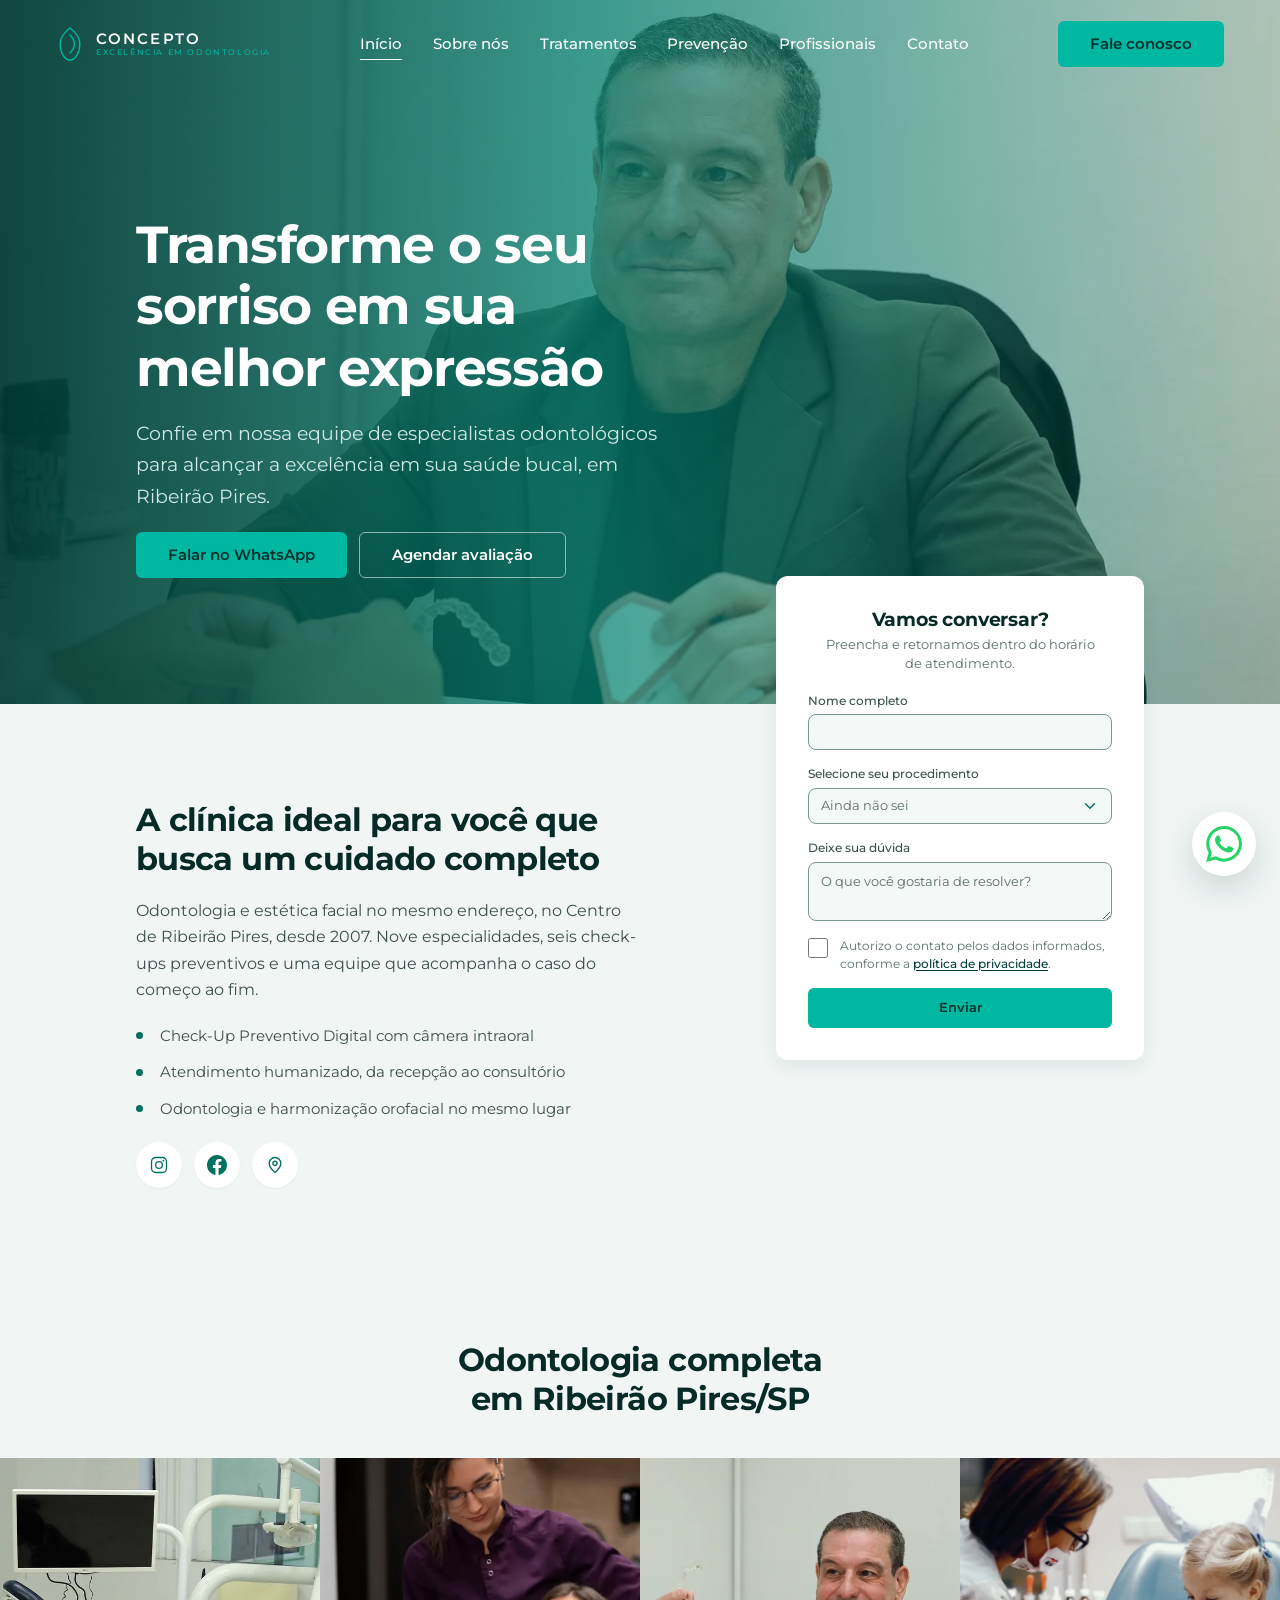
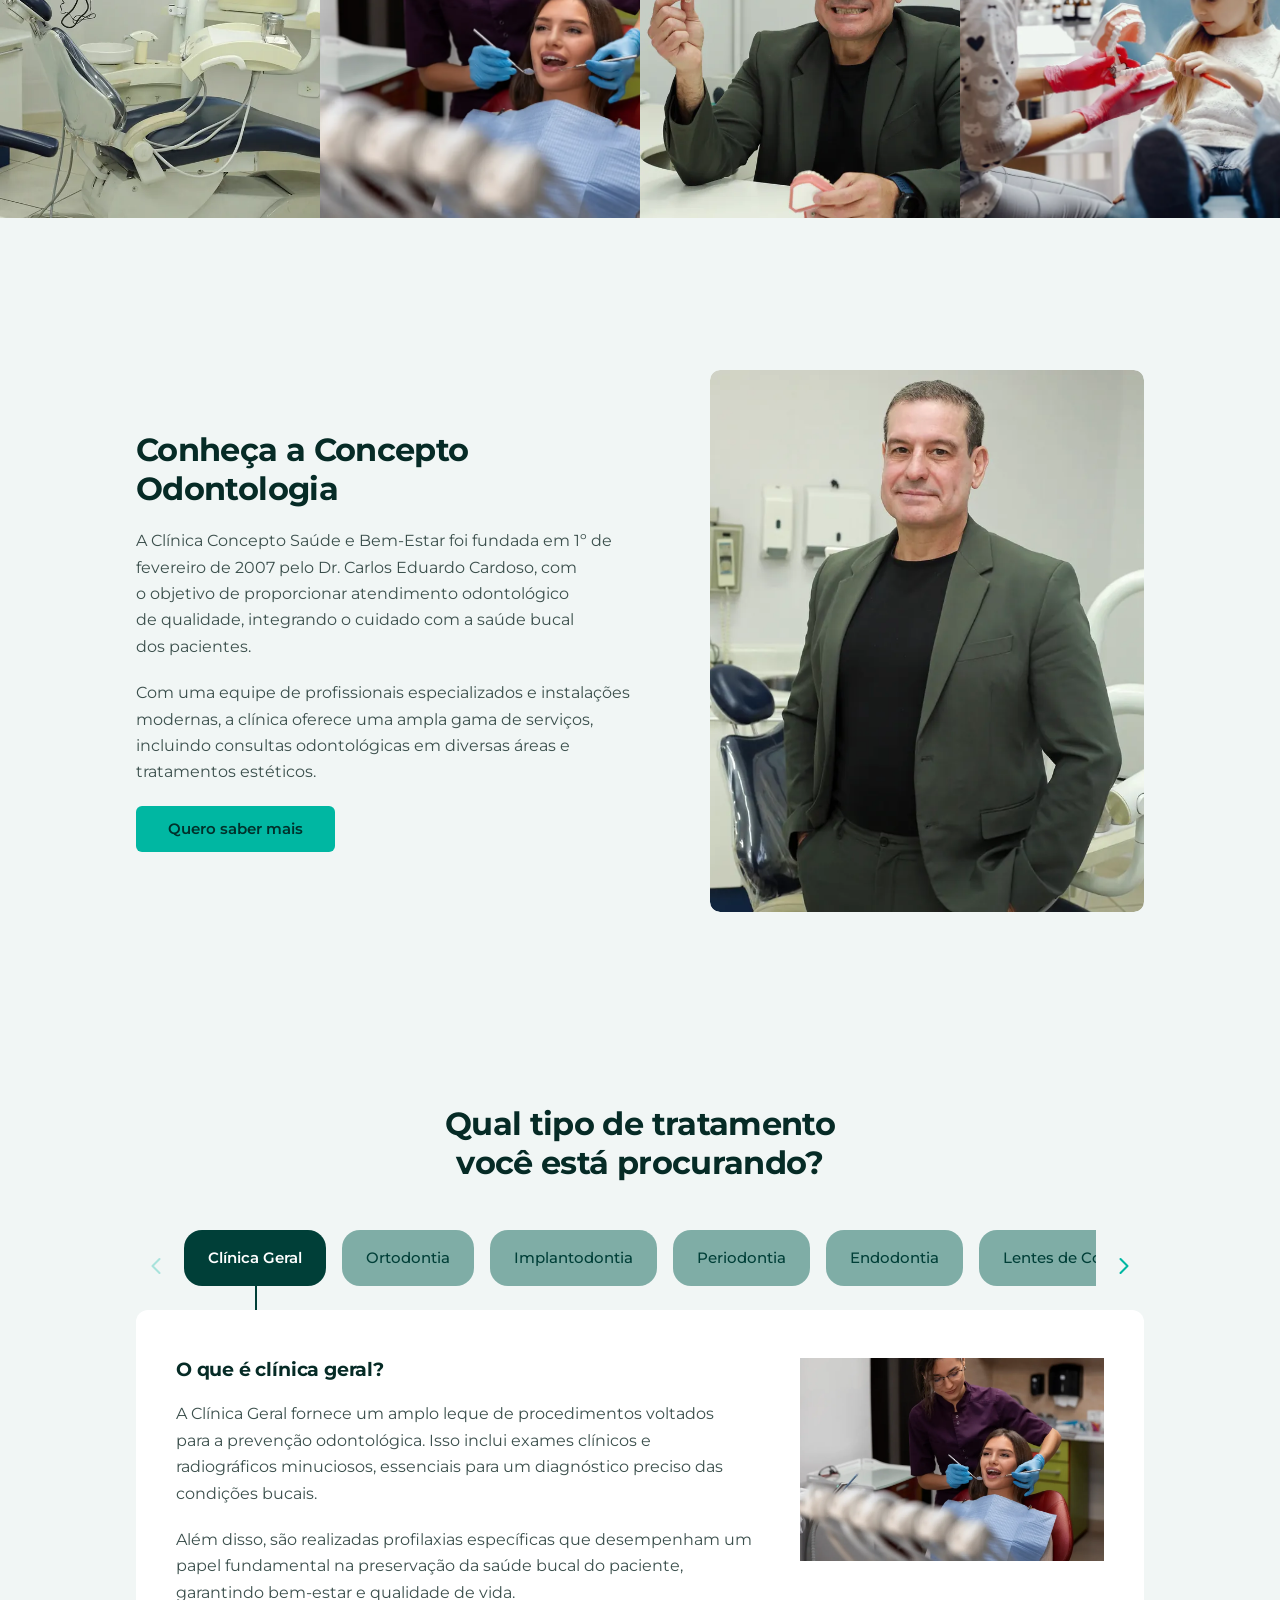
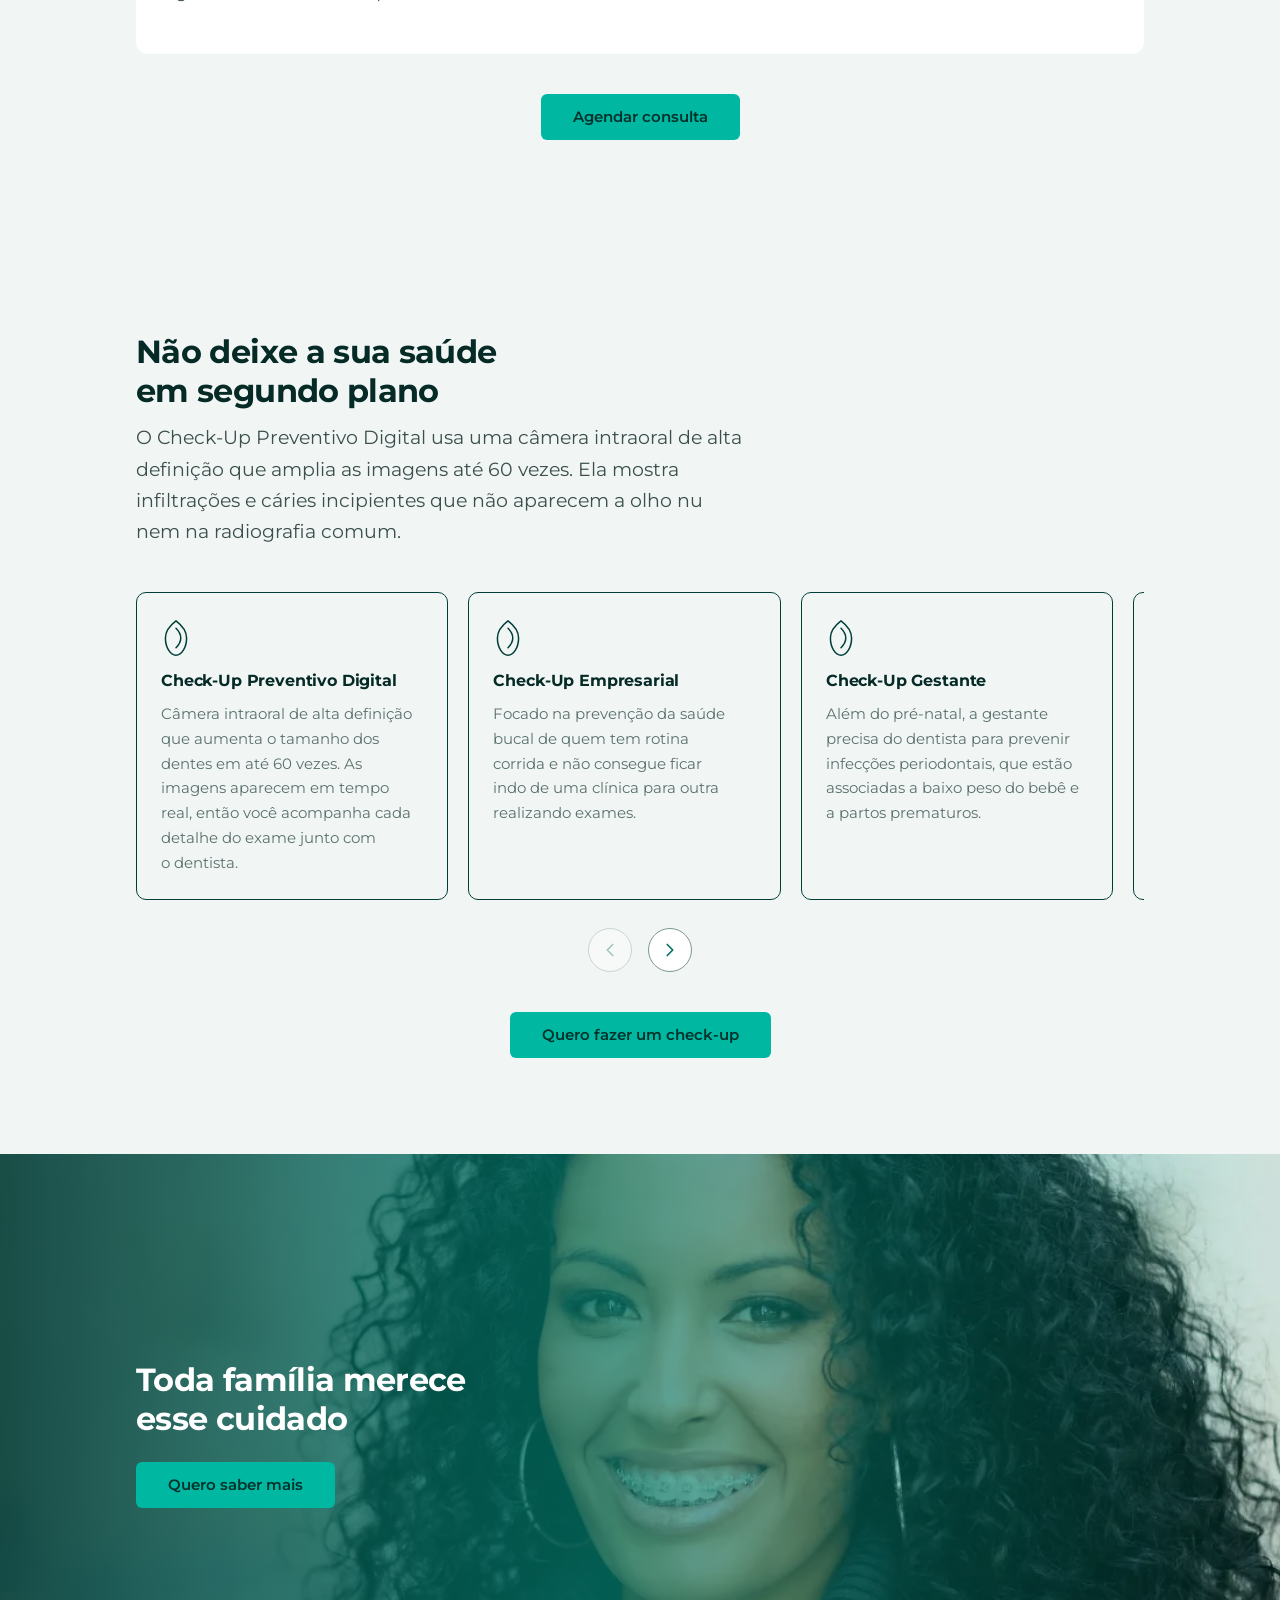
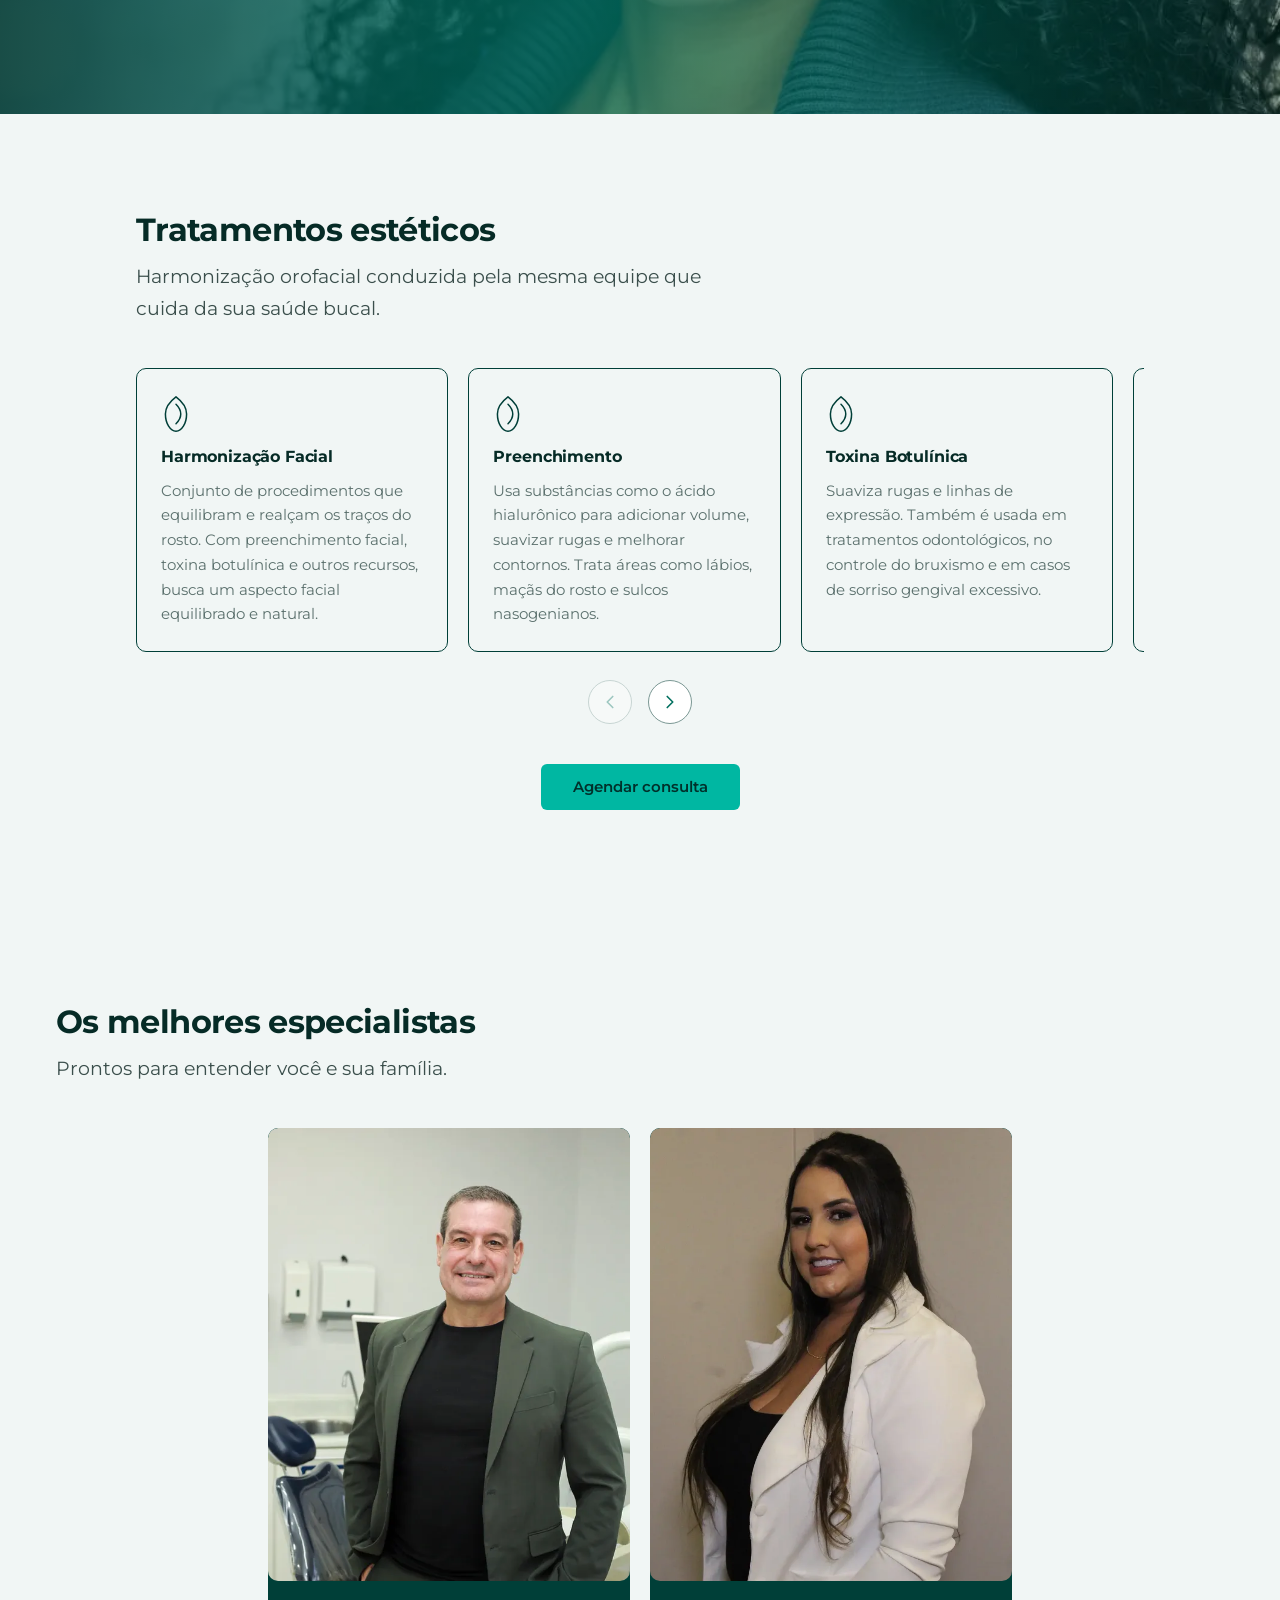
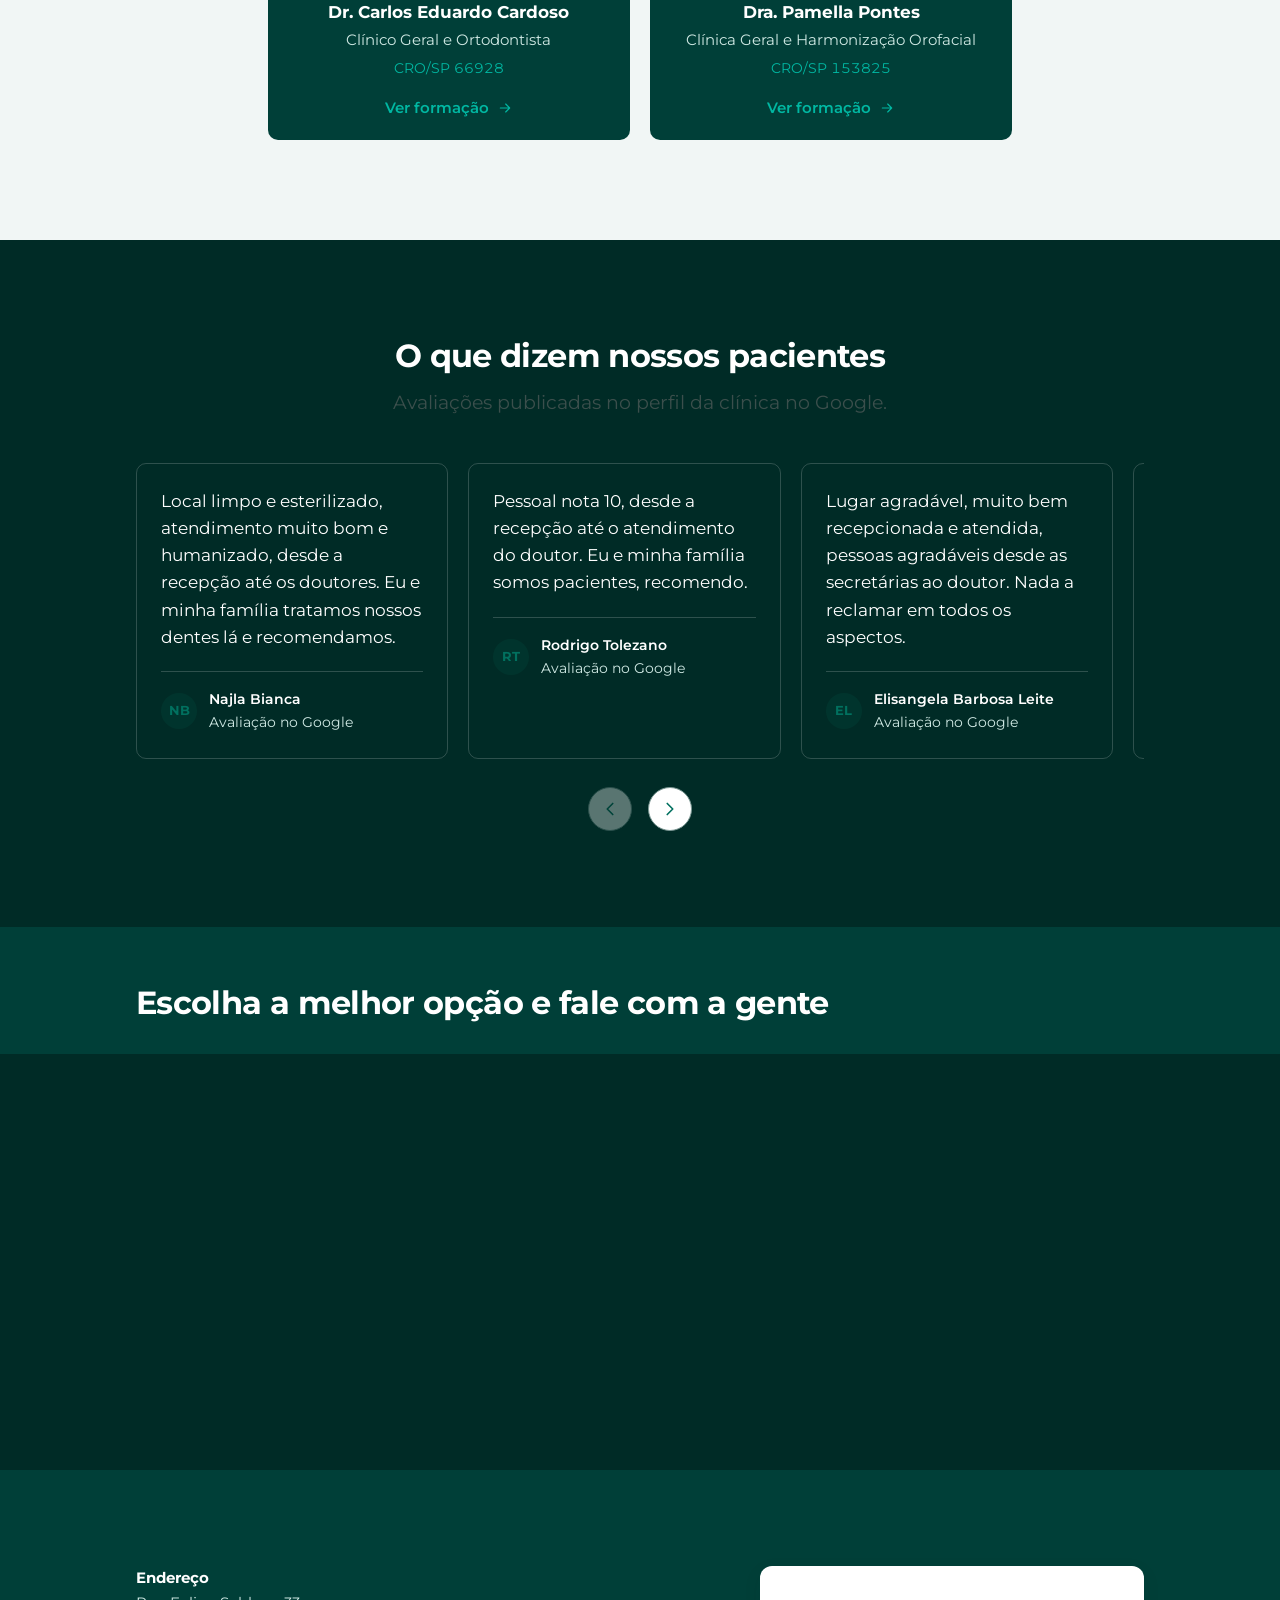
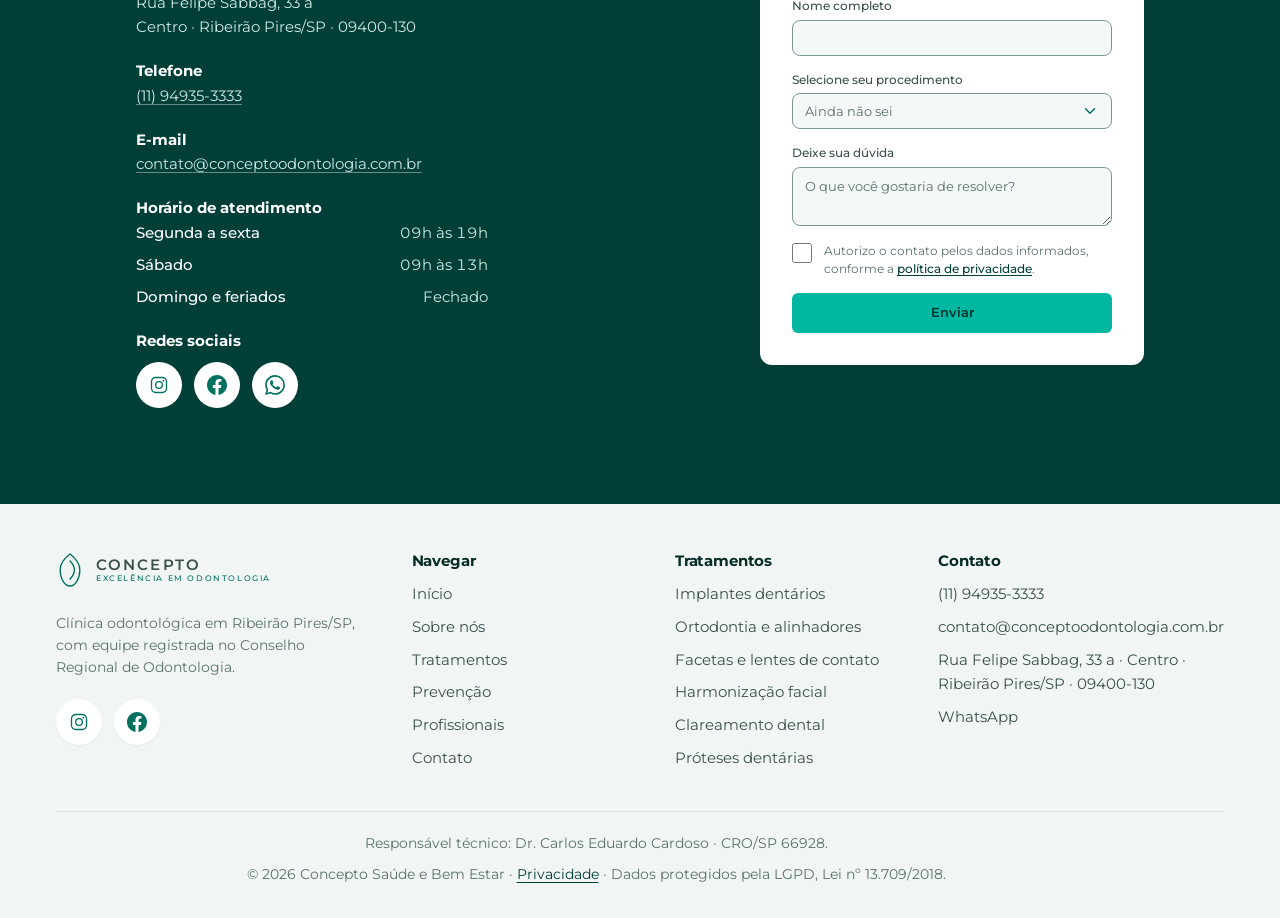
==== index.html @ 59ca0b1a "feat: first commit" ====
<!doctype html>
<html lang="pt-BR">
  <head>
    <meta charset="utf-8" />
    <meta name="viewport" content="width=device-width, initial-scale=1, viewport-fit=cover" />

    <title>Dentista em Ribeirão Pires | Concepto Saúde e Bem Estar</title>
    <meta name="description" content="Clínica odontológica no Centro de Ribeirão Pires desde 2007. Clínica geral, ortodontia, implantes, próteses, odontopediatria e harmonização facial. Agende pelo WhatsApp." />
    <link rel="canonical" href="https://www.conceptoodontologia.com.br/" />
    <meta name="robots" content="index, follow, max-image-preview:large, max-snippet:-1, max-video-preview:-1" />
    <meta name="theme-color" content="#132049" />

    <meta name="geo.region" content="BR-SP" />
    <meta name="geo.placename" content="São Paulo" />
    <meta name="geo.position" content="-23.55052;-46.633308" />
    <meta name="ICBM" content="-23.55052, -46.633308" />

    <meta property="og:type" content="website" />
    <meta property="og:locale" content="pt_BR" />
    <meta property="og:site_name" content="Concepto Saúde e Bem Estar" />
    <meta property="og:title" content="Dentista em Ribeirão Pires | Concepto Saúde e Bem Estar" />
    <meta property="og:description" content="Clínica odontológica no Centro de Ribeirão Pires desde 2007. Clínica geral, ortodontia, implantes, próteses, odontopediatria e harmonização facial. Agende pelo WhatsApp." />
    <meta property="og:url" content="https://www.conceptoodontologia.com.br/" />
    <meta property="og:image" content="https://www.conceptoodontologia.com.br/assets/img/og-default.jpg" />
    <meta property="og:image:width" content="1200" />
    <meta property="og:image:height" content="630" />
    <meta name="twitter:card" content="summary_large_image" />

    <link rel="icon" href="favicon.svg" type="image/svg+xml" />
    <link rel="manifest" href="site.webmanifest" />

    <link rel="preload" href="assets/fonts/montserrat-var.woff2" as="font" type="font/woff2" crossorigin />
    <link rel="preconnect" href="https://images.unsplash.com" crossorigin />

    <link rel="stylesheet" href="assets/css/tokens.css" />
    <link rel="stylesheet" href="assets/css/site.css" />

    <script src="assets/js/config.js" defer></script>
    <script src="assets/js/site.js" defer></script>
  </head>

  <body data-page="home">
    <a class="skip-link" href="#conteudo">Pular para o conteúdo</a>

    <header class="site-header site-header--overlay">
      <div class="container container--wide header-inner">
        <a class="brand-mark" href="./index.html">
          <svg class="brand-mark__glyph" viewBox="0 0 34 44" fill="none" aria-hidden="true"><path d="M17 2.5c8 6 12 12.8 12 19.5 0 10.8-5.6 19.5-12 19.5S5 32.8 5 22C5 15.3 9 8.5 17 2.5Z" stroke="currentColor" stroke-width="1.7" stroke-linejoin="round"/><path d="M17 11c3.6 3.6 5.4 7.3 5.4 11s-1.8 7.4-5.4 11" stroke="currentColor" stroke-width="1.7" stroke-linecap="round"/></svg>
          <span class="brand-mark__text">
            <span class="brand-mark__name" data-bind="nomeCurto">Concepto</span>
            <span class="brand-mark__sub" data-bind="descritor">Excelência em Odontologia</span>
          </span>
        </a>

        <nav class="nav-desktop" aria-label="Principal">
          <a href="./index.html" data-secao="topo">Início</a>
          <a href="index.html#sobre" data-secao="sobre">Sobre nós</a>
          <a href="index.html#tratamentos" data-secao="tratamentos">Tratamentos</a>
          <a href="index.html#prevencao" data-secao="prevencao">Prevenção</a>
          <a href="index.html#equipe" data-secao="equipe">Profissionais</a>
          <a href="index.html#contato" data-secao="contato">Contato</a>
        </nav>

        <a href="https://wa.me/5511965882079?text=Ol%C3%A1!%20Vim%20pelo%20site%20e%20gostaria%20de%20agendar%20uma%20avalia%C3%A7%C3%A3o." target="_blank" rel="noopener" class="btn btn--primary header-cta" data-wa="Olá! Vim pelo site e gostaria de agendar uma avaliação.">Fale conosco</a>

        <button class="nav-toggle" type="button" aria-expanded="false" aria-controls="menu">
          <svg viewBox="0 0 24 24" fill="none" stroke="currentColor" stroke-width="1.75" stroke-linecap="round" aria-hidden="true"><path d="M3 6h18M3 12h18M3 18h18" /></svg>
          <span class="visually-hidden">Abrir menu</span>
        </button>
      </div>
    </header>

    <dialog class="nav-drawer" id="menu" aria-label="Menu de navegação">
      <div class="nav-drawer__inner">
        <div class="nav-drawer__top">
          <button class="nav-drawer__close" type="button" data-close aria-label="Fechar menu">
            <svg viewBox="0 0 24 24" fill="none" stroke="currentColor" stroke-width="1.75" stroke-linecap="round" aria-hidden="true"><path d="M6 6l12 12M18 6L6 18" /></svg>
          </button>
        </div>
        <nav aria-label="Navegação do site">
          <ul>
            <li><a href="./index.html" data-secao="topo">Início</a></li>
            <li><a href="index.html#sobre" data-secao="sobre">Sobre nós</a></li>
            <li><a href="index.html#tratamentos" data-secao="tratamentos">Tratamentos</a></li>
            <li><a href="index.html#prevencao" data-secao="prevencao">Prevenção</a></li>
            <li><a href="index.html#equipe" data-secao="equipe">Profissionais</a></li>
            <li><a href="index.html#contato" data-secao="contato">Contato</a></li>
          </ul>
        </nav>
        <div class="nav-drawer__foot">
          <a href="https://wa.me/5511965882079?text=Ol%C3%A1!%20Vim%20pelo%20site%20e%20gostaria%20de%20agendar%20uma%20avalia%C3%A7%C3%A3o." target="_blank" rel="noopener" class="btn btn--primary btn--block" data-wa="Olá! Vim pelo site e gostaria de agendar uma avaliação.">Fale conosco</a>
          <a class="btn btn--ghost btn--block" data-tel href="tel:+5511949353333">
            <span data-bind="telefone">(11) 94935-3333</span>
          </a>
        </div>
      </div>
    </dialog>

    <main id="conteudo">
      <!-- ================= HERO ================= -->
      <section class="hero" id="topo">
        <div class="hero__media">
          <img
            src="./assets/img/hero.webp"
            srcset="./assets/img/hero-mob.webp 900w, ./assets/img/hero.webp 1600w"
            sizes="100vw"
            width="1600"
            height="900"
            fetchpriority="high"
            decoding="async"
            alt="Dr. Carlos Eduardo Cardoso, fundador da Concepto, sorrindo à mesa do consultório"
          />
        </div>
        <div class="hero__overlay">
          <div class="container">
            <div class="hero__text reveal">
              <h1>Transforme o seu sorriso em sua melhor expressão</h1>
              <p>
                Confie em nossa equipe de especialistas odontológicos para alcançar a
                excelência em sua saúde bucal, em
                <span data-bind="cidade">Ribeirão Pires</span>.
              </p>
              <div class="btn-row">
                <a href="https://wa.me/5511965882079?text=Ol%C3%A1!%20Vim%20pelo%20site%20e%20gostaria%20de%20agendar%20uma%20avalia%C3%A7%C3%A3o." target="_blank" rel="noopener" class="btn btn--primary" data-wa="Olá! Vim pelo site e gostaria de agendar uma avaliação.">Falar no WhatsApp</a>
                <a class="btn btn--ghost" href="#agendar">Agendar avaliação</a>
              </div>
            </div>
          </div>
        </div>
      </section>

      <!-- ================= APRESENTAÇÃO + FORMULÁRIO ================= -->
      <section class="section intro" id="agendar" aria-labelledby="apresentacao">
        <div class="container">
          <div class="intro__grid">
            <div class="intro__text">
              <h2 id="apresentacao">A clínica ideal para você que busca um cuidado completo</h2>
              <p>
                Odontologia e estética facial no mesmo endereço, no Centro de
                <span data-bind="cidade">Ribeirão Pires</span>, desde
                <span data-bind="fundacao">2007</span>. Nove especialidades, seis
                check-ups preventivos e uma equipe que acompanha o caso do começo ao fim.
              </p>
              <ul class="intro__points">
                <li>Check-Up Preventivo Digital com câmera intraoral</li>
                <li>Atendimento humanizado, da recepção ao consultório</li>
                <li>Odontologia e harmonização orofacial no mesmo lugar</li>
              </ul>
              <div class="icon-circles">
                <a data-rede="instagram" href="#" aria-label="Instagram da clínica" rel="noopener" target="_blank"><svg viewBox="0 0 24 24" fill="none" stroke="currentColor" stroke-width="1.6" aria-hidden="true"><rect x="3" y="3" width="18" height="18" rx="5"/><circle cx="12" cy="12" r="4"/><circle cx="17.2" cy="6.8" r="1.1" fill="currentColor" stroke="none"/></svg></a>
                <a data-rede="facebook" href="#" aria-label="Facebook da clínica" rel="noopener" target="_blank"><svg viewBox="0 0 24 24" fill="currentColor" aria-hidden="true"><path d="M24 12.073C24 5.405 18.627 0 12 0S0 5.405 0 12.073c0 6.019 4.388 11.01 10.125 11.927v-8.437H7.078v-3.49h3.047V9.43c0-3.007 1.792-4.669 4.533-4.669 1.313 0 2.686.235 2.686.235v2.953H15.83c-1.491 0-1.956.925-1.956 1.874v2.25h3.328l-.532 3.49h-2.796v8.437C19.612 23.083 24 18.092 24 12.073z"/></svg></a>
                <a href="https://www.google.com/maps?q=-23.7109745,-46.4134311" aria-label="Ver a localização no Google Maps" rel="noopener" target="_blank"><svg viewBox="0 0 24 24" fill="none" stroke="currentColor" stroke-width="1.6" stroke-linecap="round" stroke-linejoin="round" aria-hidden="true"><path d="M12 21s7-5.686 7-11a7 7 0 1 0-14 0c0 5.314 7 11 7 11z"/><circle cx="12" cy="10" r="2.5"/></svg></a>
              </div>
            </div>

            <div class="intro__card">
              <div class="form-card">
                <div class="form-card__title">
                  <h3>Vamos conversar?</h3>
                  <p>Preencha e retornamos dentro do horário de atendimento.</p>
                </div>
                <form class="form" data-form novalidate aria-label="Formulário de contato">
                  <div class="field">
                    <label for="h-nome">Nome completo</label>
                    <input id="h-nome" name="nome" type="text" autocomplete="name" required />
                    <p class="field__error"><svg viewBox="0 0 24 24" fill="none" stroke="currentColor" stroke-width="1.75" stroke-linecap="round" aria-hidden="true"><circle cx="12" cy="12" r="9" /><path d="M12 8v5M12 16h.01" /></svg><span></span></p>
                  </div>

                  <div class="field">
                    <label for="h-trat">Selecione seu procedimento</label>
                    <select id="h-trat" name="tratamento">
                      <option value="">Ainda não sei</option>
                      <option>Clínica Geral</option>
                      <option>Ortodontia</option>
                      <option>Implantodontia</option>
                      <option>Periodontia</option>
                      <option>Endodontia</option>
                      <option>Lentes de Contato Dentais</option>
                      <option>Odontopediatria</option>
                      <option>Próteses Dentárias</option>
                      <option>Clareamento Dental</option>
                      <option>Check-up preventivo</option>
                      <option>Harmonização facial e estética</option>
                      <option>Urgência / dor</option>
                    </select>
                  </div>

                  <div class="field">
                    <label for="h-msg">Deixe sua dúvida</label>
                    <textarea id="h-msg" name="mensagem" rows="2" placeholder="O que você gostaria de resolver?"></textarea>
                    <p class="field__error"><svg viewBox="0 0 24 24" fill="none" stroke="currentColor" stroke-width="1.75" stroke-linecap="round" aria-hidden="true"><circle cx="12" cy="12" r="9" /><path d="M12 8v5M12 16h.01" /></svg><span></span></p>
                  </div>

                  <div class="field field--trap" aria-hidden="true">
                    <label for="h-empresa">Empresa</label>
                    <input id="h-empresa" name="empresa" type="text" tabindex="-1" autocomplete="off" />
                  </div>

                  <div class="form__consent">
                    <input id="h-ok" name="consentimento" type="checkbox" required />
                    <label for="h-ok">
                      Autorizo o contato pelos dados informados, conforme a
                      <a href="politica-de-privacidade.html">política de privacidade</a>.
                    </label>
                  </div>
                  <p class="field__error" style="margin-top: calc(var(--sp-2) * -1)"><svg viewBox="0 0 24 24" fill="none" stroke="currentColor" stroke-width="1.75" stroke-linecap="round" aria-hidden="true"><circle cx="12" cy="12" r="9" /><path d="M12 8v5M12 16h.01" /></svg><span></span></p>

                  <button class="btn btn--primary btn--block" type="submit">Enviar</button>

                  <p class="form__status" role="status" aria-live="polite"></p>
                </form>
              </div>
            </div>
          </div>
        </div>
      </section>

      <!-- ================= CREDIBILIDADE ================= -->
      <section class="section--sm" aria-labelledby="referencia">
        <div class="container">
          <div class="section-head section-head--center">
            <h2 id="referencia">
              Odontologia completa em <span data-bind="cidadeUf">Ribeirão Pires/SP</span>
            </h2>
          </div>
        </div>
        <div class="carrossel" data-carrossel>
          <ul class="strip carrossel__trilho">
          <li class="strip__item">
            <img src="./assets/img/estrutura-consultorio.webp" width="600" height="750" loading="lazy" decoding="async" alt="Cadeira odontológica azul-marinho com refletor e monitor de apoio em um dos consultórios" />
            <div class="strip__body">
              <h3>Estrutura própria</h3>
              <p>Consultórios equipados no Centro de Ribeirão Pires, com o atendimento inteiro no mesmo endereço desde 2007.</p>
            </div>
          </li>
          <li class="strip__item">
            <img src="./assets/img/trat/clinica-geral.webp" width="600" height="750" loading="lazy" decoding="async" alt="Dentista de luvas azuis atendendo uma paciente na cadeira odontológica" />
            <div class="strip__body">
              <h3>Check-up preventivo digital</h3>
              <p>Câmera intraoral de alta definição que amplia a imagem até 60 vezes e mostra em tempo real o que o dentista está vendo.</p>
            </div>
          </li>
          <li class="strip__item">
            <img src="./assets/img/carlos-atendimento.webp" width="600" height="750" loading="lazy" decoding="async" alt="Dr. Carlos Eduardo Cardoso explicando um tratamento com um modelo de arcada dentária na mão" />
            <div class="strip__body">
              <h3>Odontologia e estética</h3>
              <p>Tratamento odontológico e harmonização orofacial conduzidos pela mesma equipe, no mesmo lugar.</p>
            </div>
          </li>
          <li class="strip__item">
            <img src="./assets/img/trat/odontopediatria.webp" width="600" height="750" loading="lazy" decoding="async" alt="Criança sentada na cadeira odontológica durante atendimento" />
            <div class="strip__body">
              <h3>Para a família toda</h3>
              <p>Do check-up infantil ao da melhor idade, com atendimento humanizado em todas as etapas do tratamento.</p>
            </div>
          </li>
          </ul>
          <div class="carrossel__setas">
            <button class="carrossel__seta" type="button" data-carrossel-prev aria-label="Ver itens anteriores">
              <svg viewBox="0 0 24 24" fill="none" stroke="currentColor" stroke-width="1.8" stroke-linecap="round" stroke-linejoin="round" aria-hidden="true"><path d="M15 6l-6 6 6 6" /></svg>
            </button>
            <button class="carrossel__seta" type="button" data-carrossel-next aria-label="Ver mais itens">
              <svg viewBox="0 0 24 24" fill="none" stroke="currentColor" stroke-width="1.8" stroke-linecap="round" stroke-linejoin="round" aria-hidden="true"><path d="M9 6l6 6-6 6" /></svg>
            </button>
          </div>
        </div>
      </section>

      <!-- ================= SOBRE ================= -->
      <section class="section" id="sobre" aria-labelledby="sobre-resumo">
        <div class="container">
          <div class="split">
            <div class="split__text">
              <h2 id="sobre-resumo">Conheça a Concepto Odontologia</h2>
              <p>
                A Clínica Concepto Saúde e Bem-Estar foi fundada em 1º de fevereiro de
                <span data-bind="fundacao">2007</span> pelo Dr. Carlos Eduardo Cardoso,
                com o objetivo de proporcionar atendimento odontológico de qualidade,
                integrando o cuidado com a saúde bucal dos pacientes.
              </p>
              <p>
                Com uma equipe de profissionais especializados e instalações modernas, a
                clínica oferece uma ampla gama de serviços, incluindo consultas
                odontológicas em diversas áreas e tratamentos estéticos.
              </p>
              <a class="btn btn--primary" href="sobre.html">Quero saber mais</a>
            </div>
            <div class="split__media">
              <img
                src="./assets/img/clinica-carlos.webp"
                width="700"
                height="875"
                loading="lazy"
                decoding="async"
                alt="Dr. Carlos Eduardo Cardoso, fundador da clínica, de pé em um dos consultórios"
              />
            </div>
          </div>
        </div>
      </section>

      <!-- ================= TRATAMENTOS ================= -->
      <section class="section" aria-labelledby="tratamentos">
        <div class="container">
          <div class="section-head section-head--center">
            <h2 id="tratamentos">Qual tipo de tratamento você está procurando?</h2>
          </div>

          <div data-tabs>
            <div class="tabs__bar">
              <button class="tabs__seta" type="button" data-tabs-prev aria-label="Ver tratamentos anteriores">
                <svg viewBox="0 0 24 24" fill="none" stroke="currentColor" stroke-width="1.8" stroke-linecap="round" stroke-linejoin="round" aria-hidden="true"><path d="M15 6l-6 6 6 6" /></svg>
              </button>

              <ul class="tabs__list" role="tablist" aria-label="Tratamentos">
                <li role="presentation">
                  <button class="tabs__btn" type="button" role="tab" id="aba-clinica-geral" aria-controls="painel-clinica-geral" aria-selected="true">Clínica Geral</button>
                </li>
                <li role="presentation">
                  <button class="tabs__btn" type="button" role="tab" id="aba-ortodontia" aria-controls="painel-ortodontia" aria-selected="false">Ortodontia</button>
                </li>
                <li role="presentation">
                  <button class="tabs__btn" type="button" role="tab" id="aba-implantodontia" aria-controls="painel-implantodontia" aria-selected="false">Implantodontia</button>
                </li>
                <li role="presentation">
                  <button class="tabs__btn" type="button" role="tab" id="aba-periodontia" aria-controls="painel-periodontia" aria-selected="false">Periodontia</button>
                </li>
                <li role="presentation">
                  <button class="tabs__btn" type="button" role="tab" id="aba-endodontia" aria-controls="painel-endodontia" aria-selected="false">Endodontia</button>
                </li>
                <li role="presentation">
                  <button class="tabs__btn" type="button" role="tab" id="aba-lentes-de-contato" aria-controls="painel-lentes-de-contato" aria-selected="false">Lentes de Contato Dentais</button>
                </li>
                <li role="presentation">
                  <button class="tabs__btn" type="button" role="tab" id="aba-odontopediatria" aria-controls="painel-odontopediatria" aria-selected="false">Odontopediatria</button>
                </li>
                <li role="presentation">
                  <button class="tabs__btn" type="button" role="tab" id="aba-proteses" aria-controls="painel-proteses" aria-selected="false">Próteses Dentárias</button>
                </li>
                <li role="presentation">
                  <button class="tabs__btn" type="button" role="tab" id="aba-clareamento" aria-controls="painel-clareamento" aria-selected="false">Clareamento Dental</button>
                </li>
              </ul>

              <button class="tabs__seta" type="button" data-tabs-next aria-label="Ver mais tratamentos">
                <svg viewBox="0 0 24 24" fill="none" stroke="currentColor" stroke-width="1.8" stroke-linecap="round" stroke-linejoin="round" aria-hidden="true"><path d="M9 6l6 6-6 6" /></svg>
              </button>
            </div>

            <div class="tabs__panel" role="tabpanel" id="painel-clinica-geral" aria-labelledby="aba-clinica-geral" data-servico="Clínica Geral">
              <div class="tabs__inner">
                <div class="prose">
                  <h3>O que é clínica geral?</h3>
                  <p>A Clínica Geral fornece um amplo leque de procedimentos voltados para a prevenção odontológica. Isso inclui exames clínicos e radiográficos minuciosos, essenciais para um diagnóstico preciso das condições bucais.</p>
                  <p>Além disso, são realizadas profilaxias específicas que desempenham um papel fundamental na preservação da saúde bucal do paciente, garantindo bem-estar e qualidade de vida.</p>
                </div>
                <div class="tabs__foto">
                  <img src="./assets/img/trat/clinica-geral.webp" width="560" height="420" loading="lazy" decoding="async" alt="Dentista de luvas azuis atendendo uma paciente na cadeira odontológica" />
                </div>
              </div>
            </div>
            <div class="tabs__panel" role="tabpanel" id="painel-ortodontia" aria-labelledby="aba-ortodontia" data-servico="Ortodontia" hidden>
              <div class="tabs__inner">
                <div class="prose">
                  <h3>O que é ortodontia?</h3>
                  <p>A ortodontia é a especialidade que se dedica ao estudo e ao tratamento das irregularidades dentárias e das disfunções relacionadas à mordida.</p>
                  <p>Por meio de aparelhos fixos ou removíveis, busca alinhar os dentes e corrigir problemas de má oclusão, proporcionando um sorriso mais estético e funcional.</p>
                </div>
                <div class="tabs__foto">
                  <img src="./assets/img/trat/ortodontia.webp" width="560" height="420" loading="lazy" decoding="async" alt="Close de um sorriso com aparelho ortodôntico fixo instalado" />
                </div>
              </div>
            </div>
            <div class="tabs__panel" role="tabpanel" id="painel-implantodontia" aria-labelledby="aba-implantodontia" data-servico="Implantodontia" hidden>
              <div class="tabs__inner">
                <div class="prose">
                  <h3>O que é implantodontia?</h3>
                  <p>A implantodontia visa substituir dentes ausentes por implantes dentários de titânio. Esses implantes funcionam como raízes artificiais, permitindo a colocação de próteses fixas.</p>
                  <p>Com tecnologia avançada, proporciona resultados estéticos e funcionais, melhorando a qualidade de vida dos pacientes.</p>
                </div>
                <div class="tabs__foto">
                  <img src="./assets/img/trat/implantodontia.webp" width="560" height="420" loading="lazy" decoding="async" alt="Modelo de arcada dentária mostrando um implante de titânio instalado" />
                </div>
              </div>
            </div>
            <div class="tabs__panel" role="tabpanel" id="painel-periodontia" aria-labelledby="aba-periodontia" data-servico="Periodontia" hidden>
              <div class="tabs__inner">
                <div class="prose">
                  <h3>O que é periodontia?</h3>
                  <p>A periodontia se dedica ao diagnóstico e ao tratamento das doenças que afetam os tecidos de suporte dos dentes, como a gengiva e o osso alveolar.</p>
                  <p>Com técnicas avançadas, busca prevenir e tratar a gengivite e a periodontite, visando a saúde bucal e a preservação dos dentes.</p>
                </div>
                <div class="tabs__foto">
                  <img src="./assets/img/trat/periodontia.webp" width="560" height="420" loading="lazy" decoding="async" alt="Profissional examinando a gengiva de um paciente com sonda periodontal" />
                </div>
              </div>
            </div>
            <div class="tabs__panel" role="tabpanel" id="painel-endodontia" aria-labelledby="aba-endodontia" data-servico="Endodontia" hidden>
              <div class="tabs__inner">
                <div class="prose">
                  <h3>O que é endodontia?</h3>
                  <p>A endodontia é voltada para o tratamento do canal radicular, localizado no interior do dente. O endodontista realiza a remoção da polpa dental infectada ou inflamada, promovendo a desinfecção e o preenchimento adequado do canal.</p>
                  <p>O procedimento visa salvar o dente e aliviar a dor, restaurando a saúde bucal do paciente.</p>
                </div>
                <div class="tabs__foto">
                  <img src="./assets/img/trat/endodontia.webp" width="560" height="420" loading="lazy" decoding="async" alt="Instrumentos endodônticos organizados sobre a bandeja clínica" />
                </div>
              </div>
            </div>
            <div class="tabs__panel" role="tabpanel" id="painel-lentes-de-contato" aria-labelledby="aba-lentes-de-contato" data-servico="Lentes de Contato Dentais" hidden>
              <div class="tabs__inner">
                <div class="prose">
                  <h3>O que é lentes de contato dentais?</h3>
                  <p>As lentes de contato dentais são finas camadas de porcelana ou resina colocadas sobre os dentes para melhorar a aparência estética.</p>
                  <p>Elas corrigem imperfeições como manchas, desalinhamentos e espaçamentos, proporcionando um sorriso harmonioso e natural. São duráveis, personalizadas e exigem pouco desgaste dental.</p>
                </div>
                <div class="tabs__foto">
                  <img src="./assets/img/trat/lentes.webp" width="560" height="420" loading="lazy" decoding="async" alt="Lâminas de porcelana finíssimas sobre a bancada antes da cimentação" />
                </div>
              </div>
            </div>
            <div class="tabs__panel" role="tabpanel" id="painel-odontopediatria" aria-labelledby="aba-odontopediatria" data-servico="Odontopediatria" hidden>
              <div class="tabs__inner">
                <div class="prose">
                  <h3>O que é odontopediatria?</h3>
                  <p>A odontopediatria se dedica ao cuidado da saúde bucal das crianças. Com profissionais especializados e técnicas adequadas, proporciona um ambiente acolhedor para os pequenos pacientes.</p>
                  <p>Além de prevenir e tratar problemas dentários, ensina a importância dos cuidados orais desde cedo, garantindo sorrisos saudáveis.</p>
                </div>
                <div class="tabs__foto">
                  <img src="./assets/img/trat/odontopediatria.webp" width="560" height="420" loading="lazy" decoding="async" alt="Criança sentada na cadeira odontológica durante atendimento" />
                </div>
              </div>
            </div>
            <div class="tabs__panel" role="tabpanel" id="painel-proteses" aria-labelledby="aba-proteses" data-servico="Próteses Dentárias" hidden>
              <div class="tabs__inner">
                <div class="prose">
                  <h3>O que é próteses dentárias?</h3>
                  <p>As próteses dentárias são dispositivos customizados que substituem dentes ausentes, restaurando a função e a estética bucal. Podem ser parciais, completas ou fixas, confeccionadas com materiais duráveis e seguros.</p>
                  <p>Além de melhorar a mastigação e a fala, promovem a autoconfiança e a qualidade de vida dos pacientes.</p>
                </div>
                <div class="tabs__foto">
                  <img src="./assets/img/trat/proteses.webp" width="560" height="420" loading="lazy" decoding="async" alt="Prótese dentária apoiada sobre modelo de gesso na bancada do laboratório" />
                </div>
              </div>
            </div>
            <div class="tabs__panel" role="tabpanel" id="painel-clareamento" aria-labelledby="aba-clareamento" data-servico="Clareamento Dental" hidden>
              <div class="tabs__inner">
                <div class="prose">
                  <h3>O que é clareamento dental?</h3>
                  <p>O clareamento dental é um procedimento estético que clareia a tonalidade dos dentes, removendo manchas e proporcionando um sorriso mais branco.</p>
                  <p>Realizado com géis clareadores, pode ser feito em consultório ou em casa, sempre sob orientação profissional.</p>
                </div>
                <div class="tabs__foto">
                  <img src="./assets/img/trat/clareamento.webp" width="560" height="420" loading="lazy" decoding="async" alt="Aplicação de gel clareador nos dentes com afastador labial" />
                </div>
              </div>
            </div>
          </div>


          <div class="btn-row btn-row--center" style="margin-top: var(--sp-10)">
            <a href="https://wa.me/5511965882079?text=Ol%C3%A1!%20Vim%20pelo%20site%20e%20gostaria%20de%20agendar%20uma%20avalia%C3%A7%C3%A3o." target="_blank" rel="noopener" class="btn btn--primary" data-wa="Olá! Vim pelo site e gostaria de agendar uma avaliação.">Agendar consulta</a>
          </div>
        </div>
      </section>

      <!-- ================= PREVENÇÃO ================= -->
      <section class="section" id="prevencao" aria-labelledby="prevencao-titulo">
        <div class="container">
          <div class="section-head">
            <h2 id="prevencao-titulo">Não deixe a sua saúde em segundo plano</h2>
            <p class="lead">
              O Check-Up Preventivo Digital usa uma câmera intraoral de alta definição
              que amplia as imagens até 60 vezes. Ela mostra infiltrações e cáries
              incipientes que não aparecem a olho nu nem na radiografia comum.
            </p>
          </div>
          <div class="carrossel" data-carrossel>
            <ul class="cards carrossel__trilho">
            <li>
              <a href="https://wa.me/5511965882079?text=Ol%C3%A1!%20Gostaria%20de%20saber%20mais%20sobre%20o%20Check-Up%20Preventivo%20Digital." target="_blank" rel="noopener" class="card" data-wa="Olá! Gostaria de saber mais sobre o Check-Up Preventivo Digital.">
                <svg class="card__glyph" viewBox="0 0 34 44" fill="none" aria-hidden="true"><path d="M17 2.5c8 6 12 12.8 12 19.5 0 10.8-5.6 19.5-12 19.5S5 32.8 5 22C5 15.3 9 8.5 17 2.5Z" stroke="currentColor" stroke-width="1.7" stroke-linejoin="round"/><path d="M17 11c3.6 3.6 5.4 7.3 5.4 11s-1.8 7.4-5.4 11" stroke="currentColor" stroke-width="1.7" stroke-linecap="round"/></svg>
                <h3>Check-Up Preventivo Digital</h3>
                <p>Câmera intraoral de alta definição que aumenta o tamanho dos dentes em até 60 vezes. As imagens aparecem em tempo real, então você acompanha cada detalhe do exame junto com o dentista.</p>
              </a>
            </li>
            <li>
              <a href="https://wa.me/5511965882079?text=Ol%C3%A1!%20Gostaria%20de%20saber%20mais%20sobre%20o%20Check-Up%20Empresarial." target="_blank" rel="noopener" class="card" data-wa="Olá! Gostaria de saber mais sobre o Check-Up Empresarial.">
                <svg class="card__glyph" viewBox="0 0 34 44" fill="none" aria-hidden="true"><path d="M17 2.5c8 6 12 12.8 12 19.5 0 10.8-5.6 19.5-12 19.5S5 32.8 5 22C5 15.3 9 8.5 17 2.5Z" stroke="currentColor" stroke-width="1.7" stroke-linejoin="round"/><path d="M17 11c3.6 3.6 5.4 7.3 5.4 11s-1.8 7.4-5.4 11" stroke="currentColor" stroke-width="1.7" stroke-linecap="round"/></svg>
                <h3>Check-Up Empresarial</h3>
                <p>Focado na prevenção da saúde bucal de quem tem rotina corrida e não consegue ficar indo de uma clínica para outra realizando exames.</p>
              </a>
            </li>
            <li>
              <a href="https://wa.me/5511965882079?text=Ol%C3%A1!%20Gostaria%20de%20saber%20mais%20sobre%20o%20Check-Up%20Gestante." target="_blank" rel="noopener" class="card" data-wa="Olá! Gostaria de saber mais sobre o Check-Up Gestante.">
                <svg class="card__glyph" viewBox="0 0 34 44" fill="none" aria-hidden="true"><path d="M17 2.5c8 6 12 12.8 12 19.5 0 10.8-5.6 19.5-12 19.5S5 32.8 5 22C5 15.3 9 8.5 17 2.5Z" stroke="currentColor" stroke-width="1.7" stroke-linejoin="round"/><path d="M17 11c3.6 3.6 5.4 7.3 5.4 11s-1.8 7.4-5.4 11" stroke="currentColor" stroke-width="1.7" stroke-linecap="round"/></svg>
                <h3>Check-Up Gestante</h3>
                <p>Além do pré-natal, a gestante precisa do dentista para prevenir infecções periodontais, que estão associadas a baixo peso do bebê e a partos prematuros.</p>
              </a>
            </li>
            <li>
              <a href="https://wa.me/5511965882079?text=Ol%C3%A1!%20Gostaria%20de%20saber%20mais%20sobre%20o%20Check-Up%20Kids." target="_blank" rel="noopener" class="card" data-wa="Olá! Gostaria de saber mais sobre o Check-Up Kids.">
                <svg class="card__glyph" viewBox="0 0 34 44" fill="none" aria-hidden="true"><path d="M17 2.5c8 6 12 12.8 12 19.5 0 10.8-5.6 19.5-12 19.5S5 32.8 5 22C5 15.3 9 8.5 17 2.5Z" stroke="currentColor" stroke-width="1.7" stroke-linejoin="round"/><path d="M17 11c3.6 3.6 5.4 7.3 5.4 11s-1.8 7.4-5.4 11" stroke="currentColor" stroke-width="1.7" stroke-linecap="round"/></svg>
                <h3>Check-Up Kids</h3>
                <p>Avaliação rápida para identificar problemas na saúde bucal das crianças e acompanhá-las, prevenindo o desenvolvimento de doenças.</p>
              </a>
            </li>
            <li>
              <a href="https://wa.me/5511965882079?text=Ol%C3%A1!%20Gostaria%20de%20saber%20mais%20sobre%20o%20Check-Up%20Melhor%20Idade." target="_blank" rel="noopener" class="card" data-wa="Olá! Gostaria de saber mais sobre o Check-Up Melhor Idade.">
                <svg class="card__glyph" viewBox="0 0 34 44" fill="none" aria-hidden="true"><path d="M17 2.5c8 6 12 12.8 12 19.5 0 10.8-5.6 19.5-12 19.5S5 32.8 5 22C5 15.3 9 8.5 17 2.5Z" stroke="currentColor" stroke-width="1.7" stroke-linejoin="round"/><path d="M17 11c3.6 3.6 5.4 7.3 5.4 11s-1.8 7.4-5.4 11" stroke="currentColor" stroke-width="1.7" stroke-linecap="round"/></svg>
                <h3>Check-Up Melhor Idade</h3>
                <p>Acima dos 60 anos o acompanhamento evita problemas bucais que podem se ligar a complicações como diabetes e doenças cardíacas.</p>
              </a>
            </li>
            <li>
              <a href="https://wa.me/5511965882079?text=Ol%C3%A1!%20Gostaria%20de%20saber%20mais%20sobre%20o%20Check-Up%20Atleta." target="_blank" rel="noopener" class="card" data-wa="Olá! Gostaria de saber mais sobre o Check-Up Atleta.">
                <svg class="card__glyph" viewBox="0 0 34 44" fill="none" aria-hidden="true"><path d="M17 2.5c8 6 12 12.8 12 19.5 0 10.8-5.6 19.5-12 19.5S5 32.8 5 22C5 15.3 9 8.5 17 2.5Z" stroke="currentColor" stroke-width="1.7" stroke-linejoin="round"/><path d="M17 11c3.6 3.6 5.4 7.3 5.4 11s-1.8 7.4-5.4 11" stroke="currentColor" stroke-width="1.7" stroke-linecap="round"/></svg>
                <h3>Check-Up Atleta</h3>
                <p>Além da condição física, a saúde bucal precisa ser verificada: respiração bucal e gengivite afetam o rendimento esportivo.</p>
              </a>
            </li>
            </ul>
            <div class="carrossel__setas">
              <button class="carrossel__seta" type="button" data-carrossel-prev aria-label="Ver check-ups anteriores">
                <svg viewBox="0 0 24 24" fill="none" stroke="currentColor" stroke-width="1.8" stroke-linecap="round" stroke-linejoin="round" aria-hidden="true"><path d="M15 6l-6 6 6 6" /></svg>
              </button>
              <button class="carrossel__seta" type="button" data-carrossel-next aria-label="Ver mais check-ups">
                <svg viewBox="0 0 24 24" fill="none" stroke="currentColor" stroke-width="1.8" stroke-linecap="round" stroke-linejoin="round" aria-hidden="true"><path d="M9 6l6 6-6 6" /></svg>
              </button>
            </div>
          </div>
          <div class="btn-row btn-row--center" style="margin-top: var(--sp-10)">
            <a href="https://wa.me/5511965882079?text=Ol%C3%A1!%20Gostaria%20de%20agendar%20um%20check-up%20preventivo." target="_blank" rel="noopener" class="btn btn--primary" data-wa="Olá! Gostaria de agendar um check-up preventivo.">Quero fazer um check-up</a>
          </div>
        </div>
      </section>

      <!-- ================= BANNER ================= -->
      <section class="banner" aria-labelledby="banner-titulo">
        <img
          src="./assets/img/trat/ortodontia.webp"
          width="1100"
          height="731"
          loading="lazy"
          decoding="async"
          alt="Close de um sorriso com aparelho ortodôntico fixo instalado"
        />
        <div class="banner__overlay">
          <div class="container">
            <div class="banner__text">
              <h2 id="banner-titulo">Toda família merece esse cuidado</h2>
              <a class="btn btn--primary" href="sobre.html">Quero saber mais</a>
            </div>
          </div>
        </div>
      </section>

      <!-- ================= ESTÉTICA ================= -->
      <section class="section" id="estetica" aria-labelledby="estetica-titulo">
        <div class="container">
          <div class="section-head">
            <h2 id="estetica-titulo">Tratamentos estéticos</h2>
            <p class="lead">Harmonização orofacial conduzida pela mesma equipe que cuida da sua saúde bucal.</p>
          </div>
          <div class="carrossel" data-carrossel>
            <ul class="cards carrossel__trilho">
            <li>
              <a href="https://wa.me/5511965882079?text=Ol%C3%A1!%20Gostaria%20de%20saber%20mais%20sobre%20Harmoniza%C3%A7%C3%A3o%20Facial." target="_blank" rel="noopener" class="card" data-wa="Olá! Gostaria de saber mais sobre Harmonização Facial.">
                <svg class="card__glyph" viewBox="0 0 34 44" fill="none" aria-hidden="true"><path d="M17 2.5c8 6 12 12.8 12 19.5 0 10.8-5.6 19.5-12 19.5S5 32.8 5 22C5 15.3 9 8.5 17 2.5Z" stroke="currentColor" stroke-width="1.7" stroke-linejoin="round"/><path d="M17 11c3.6 3.6 5.4 7.3 5.4 11s-1.8 7.4-5.4 11" stroke="currentColor" stroke-width="1.7" stroke-linecap="round"/></svg>
                <h3>Harmonização Facial</h3>
                <p>Conjunto de procedimentos que equilibram e realçam os traços do rosto. Com preenchimento facial, toxina botulínica e outros recursos, busca um aspecto facial equilibrado e natural.</p>
              </a>
            </li>
            <li>
              <a href="https://wa.me/5511965882079?text=Ol%C3%A1!%20Gostaria%20de%20saber%20mais%20sobre%20Preenchimento." target="_blank" rel="noopener" class="card" data-wa="Olá! Gostaria de saber mais sobre Preenchimento.">
                <svg class="card__glyph" viewBox="0 0 34 44" fill="none" aria-hidden="true"><path d="M17 2.5c8 6 12 12.8 12 19.5 0 10.8-5.6 19.5-12 19.5S5 32.8 5 22C5 15.3 9 8.5 17 2.5Z" stroke="currentColor" stroke-width="1.7" stroke-linejoin="round"/><path d="M17 11c3.6 3.6 5.4 7.3 5.4 11s-1.8 7.4-5.4 11" stroke="currentColor" stroke-width="1.7" stroke-linecap="round"/></svg>
                <h3>Preenchimento</h3>
                <p>Usa substâncias como o ácido hialurônico para adicionar volume, suavizar rugas e melhorar contornos. Trata áreas como lábios, maçãs do rosto e sulcos nasogenianos.</p>
              </a>
            </li>
            <li>
              <a href="https://wa.me/5511965882079?text=Ol%C3%A1!%20Gostaria%20de%20saber%20mais%20sobre%20Toxina%20Botul%C3%ADnica." target="_blank" rel="noopener" class="card" data-wa="Olá! Gostaria de saber mais sobre Toxina Botulínica.">
                <svg class="card__glyph" viewBox="0 0 34 44" fill="none" aria-hidden="true"><path d="M17 2.5c8 6 12 12.8 12 19.5 0 10.8-5.6 19.5-12 19.5S5 32.8 5 22C5 15.3 9 8.5 17 2.5Z" stroke="currentColor" stroke-width="1.7" stroke-linejoin="round"/><path d="M17 11c3.6 3.6 5.4 7.3 5.4 11s-1.8 7.4-5.4 11" stroke="currentColor" stroke-width="1.7" stroke-linecap="round"/></svg>
                <h3>Toxina Botulínica</h3>
                <p>Suaviza rugas e linhas de expressão. Também é usada em tratamentos odontológicos, no controle do bruxismo e em casos de sorriso gengival excessivo.</p>
              </a>
            </li>
            <li>
              <a href="https://wa.me/5511965882079?text=Ol%C3%A1!%20Gostaria%20de%20saber%20mais%20sobre%20Microagulhamento." target="_blank" rel="noopener" class="card" data-wa="Olá! Gostaria de saber mais sobre Microagulhamento.">
                <svg class="card__glyph" viewBox="0 0 34 44" fill="none" aria-hidden="true"><path d="M17 2.5c8 6 12 12.8 12 19.5 0 10.8-5.6 19.5-12 19.5S5 32.8 5 22C5 15.3 9 8.5 17 2.5Z" stroke="currentColor" stroke-width="1.7" stroke-linejoin="round"/><path d="M17 11c3.6 3.6 5.4 7.3 5.4 11s-1.8 7.4-5.4 11" stroke="currentColor" stroke-width="1.7" stroke-linecap="round"/></svg>
                <h3>Microagulhamento</h3>
                <p>Estimula a produção de colágeno e a regeneração celular. Eficaz no tratamento de cicatrizes, rugas, poros dilatados e manchas, deixando a pele mais firme.</p>
              </a>
            </li>
            <li>
              <a href="https://wa.me/5511965882079?text=Ol%C3%A1!%20Gostaria%20de%20saber%20mais%20sobre%20Fios%20de%20PDO." target="_blank" rel="noopener" class="card" data-wa="Olá! Gostaria de saber mais sobre Fios de PDO.">
                <svg class="card__glyph" viewBox="0 0 34 44" fill="none" aria-hidden="true"><path d="M17 2.5c8 6 12 12.8 12 19.5 0 10.8-5.6 19.5-12 19.5S5 32.8 5 22C5 15.3 9 8.5 17 2.5Z" stroke="currentColor" stroke-width="1.7" stroke-linejoin="round"/><path d="M17 11c3.6 3.6 5.4 7.3 5.4 11s-1.8 7.4-5.4 11" stroke="currentColor" stroke-width="1.7" stroke-linecap="round"/></svg>
                <h3>Fios de PDO</h3>
                <p>Inseridos na pele para promover efeito lifting, estimulando colágeno e melhorando a firmeza. Técnica minimamente invasiva para flacidez facial.</p>
              </a>
            </li>
            <li>
              <a href="https://wa.me/5511965882079?text=Ol%C3%A1!%20Gostaria%20de%20saber%20mais%20sobre%20os%20procedimentos%20est%C3%A9ticos." target="_blank" rel="noopener" class="card" data-wa="Olá! Gostaria de saber mais sobre os procedimentos estéticos.">
                <svg class="card__glyph" viewBox="0 0 34 44" fill="none" aria-hidden="true"><path d="M17 2.5c8 6 12 12.8 12 19.5 0 10.8-5.6 19.5-12 19.5S5 32.8 5 22C5 15.3 9 8.5 17 2.5Z" stroke="currentColor" stroke-width="1.7" stroke-linejoin="round"/><path d="M17 11c3.6 3.6 5.4 7.3 5.4 11s-1.8 7.4-5.4 11" stroke="currentColor" stroke-width="1.7" stroke-linecap="round"/></svg>
                <h3>Outros procedimentos</h3>
                <p>Skinbooster, Bichectomia, Rinomodelação e o que mais fizer sentido para o seu caso, com dentista habilitado.</p>
              </a>
            </li>
            </ul>
            <div class="carrossel__setas">
              <button class="carrossel__seta" type="button" data-carrossel-prev aria-label="Ver procedimentos anteriores">
                <svg viewBox="0 0 24 24" fill="none" stroke="currentColor" stroke-width="1.8" stroke-linecap="round" stroke-linejoin="round" aria-hidden="true"><path d="M15 6l-6 6 6 6" /></svg>
              </button>
              <button class="carrossel__seta" type="button" data-carrossel-next aria-label="Ver mais procedimentos">
                <svg viewBox="0 0 24 24" fill="none" stroke="currentColor" stroke-width="1.8" stroke-linecap="round" stroke-linejoin="round" aria-hidden="true"><path d="M9 6l6 6-6 6" /></svg>
              </button>
            </div>
          </div>
          <div class="btn-row btn-row--center" style="margin-top: var(--sp-10)">
            <a href="https://wa.me/5511965882079?text=Ol%C3%A1!%20Gostaria%20de%20agendar%20uma%20avalia%C3%A7%C3%A3o%20est%C3%A9tica." target="_blank" rel="noopener" class="btn btn--primary" data-wa="Olá! Gostaria de agendar uma avaliação estética.">Agendar consulta</a>
          </div>
        </div>
      </section>

      <!-- ================= EQUIPE ================= -->
      <section class="section" aria-labelledby="equipe">
        <div class="container container--wide">
          <div class="section-head">
            <h2 id="equipe">Os melhores especialistas</h2>
            <p class="lead">Prontos para entender você e sua família.</p>
          </div>
          <div class="carrossel" data-carrossel>
            <div class="people carrossel__trilho">
            <article class="person" data-person="Dr. Carlos Eduardo Cardoso">
              <img class="person__photo" src="./assets/img/dr-carlos.webp" width="500" height="625" loading="lazy" decoding="async" alt="Retrato do Dr. Carlos Eduardo Cardoso, de blazer verde-oliva, em um dos consultórios da clínica" />
              <div class="person__body">
                <h3>
                  <button class="person__abre" type="button" data-pessoa="carlos-cardoso" aria-haspopup="dialog">
                    Dr. Carlos Eduardo Cardoso
                  </button>
                </h3>
                <p class="person__role">Clínico Geral e Ortodontista</p>
                <p class="person__cro num">CRO/SP 66928</p>
                <span class="person__ver">
                  Ver formação
                  <svg viewBox="0 0 24 24" fill="none" stroke="currentColor" stroke-width="1.75" stroke-linecap="round" stroke-linejoin="round" aria-hidden="true"><path d="M5 12h14M13 6l6 6-6 6" /></svg>
                </span>
              </div>
            </article>

            <article class="person" data-person="Dra. Pamella Pontes">
              <img class="person__photo" src="./assets/img/dra-pamella.webp" width="500" height="625" loading="lazy" decoding="async" alt="Retrato da Dra. Pamella Pontes, de jaleco branco sobre blusa preta" />
              <div class="person__body">
                <h3>
                  <button class="person__abre" type="button" data-pessoa="pamella-pontes" aria-haspopup="dialog">
                    Dra. Pamella Pontes
                  </button>
                </h3>
                <p class="person__role">Clínica Geral e Harmonização Orofacial</p>
                <p class="person__cro num">CRO/SP 153825</p>
                <span class="person__ver">
                  Ver formação
                  <svg viewBox="0 0 24 24" fill="none" stroke="currentColor" stroke-width="1.75" stroke-linecap="round" stroke-linejoin="round" aria-hidden="true"><path d="M5 12h14M13 6l6 6-6 6" /></svg>
                </span>
              </div>
            </article>
            </div>
            <div class="carrossel__setas">
              <button class="carrossel__seta" type="button" data-carrossel-prev aria-label="Ver profissionais anteriores">
                <svg viewBox="0 0 24 24" fill="none" stroke="currentColor" stroke-width="1.8" stroke-linecap="round" stroke-linejoin="round" aria-hidden="true"><path d="M15 6l-6 6 6 6" /></svg>
              </button>
              <button class="carrossel__seta" type="button" data-carrossel-next aria-label="Ver mais profissionais">
                <svg viewBox="0 0 24 24" fill="none" stroke="currentColor" stroke-width="1.8" stroke-linecap="round" stroke-linejoin="round" aria-hidden="true"><path d="M9 6l6 6-6 6" /></svg>
              </button>
            </div>
          </div>
        </div>
      </section>

      <dialog class="pessoa" id="pessoa-carlos-cardoso" open aria-labelledby="pessoa-carlos-cardoso-titulo">
        <div class="pessoa__inner">
          <button class="pessoa__fechar" type="button" data-fechar aria-label="Fechar">
            <svg viewBox="0 0 24 24" fill="none" stroke="currentColor" stroke-width="1.9" stroke-linecap="round" aria-hidden="true"><path d="M6 6l12 12M18 6L6 18" /></svg>
          </button>
          <img class="pessoa__foto" src="./assets/img/dr-carlos.webp" width="500" height="625" loading="lazy" decoding="async" alt="Retrato do Dr. Carlos Eduardo Cardoso, de blazer verde-oliva, em um dos consultórios da clínica" />
          <div class="pessoa__texto">
            <h2 id="pessoa-carlos-cardoso-titulo">Dr. Carlos Eduardo Cardoso</h2>
            <p class="person__role">Clínico Geral e Ortodontista</p>
            <p class="person__cro num">CRO/SP 66928</p>
            <p>Fundou a Concepto em fevereiro de 2007 e é o responsável técnico da clínica. Atende clínica geral e ortodontia, e coordena a ordem das etapas de cada plano de tratamento.</p>
            <h3>Formação</h3>
            <ul class="pessoa__formacao">
              <li>Graduação em Odontologia</li>
              <li>Especialização em Ortodontia</li>
            </ul>
            <a href="https://wa.me/5511965882079?text=Ol%C3%A1!%20Gostaria%20de%20agendar%20uma%20avalia%C3%A7%C3%A3o%20com%20Dr.%20Carlos%20Eduardo%20Cardoso." target="_blank" rel="noopener" class="btn btn--primary" data-wa="Olá! Gostaria de agendar uma avaliação com Dr. Carlos Eduardo Cardoso.">
              Agendar com Dr. Carlos
            </a>
          </div>
        </div>
      </dialog>

      <dialog class="pessoa" id="pessoa-pamella-pontes" open aria-labelledby="pessoa-pamella-pontes-titulo">
        <div class="pessoa__inner">
          <button class="pessoa__fechar" type="button" data-fechar aria-label="Fechar">
            <svg viewBox="0 0 24 24" fill="none" stroke="currentColor" stroke-width="1.9" stroke-linecap="round" aria-hidden="true"><path d="M6 6l12 12M18 6L6 18" /></svg>
          </button>
          <img class="pessoa__foto" src="./assets/img/dra-pamella.webp" width="500" height="625" loading="lazy" decoding="async" alt="Retrato da Dra. Pamella Pontes, de jaleco branco sobre blusa preta" />
          <div class="pessoa__texto">
            <h2 id="pessoa-pamella-pontes-titulo">Dra. Pamella Pontes</h2>
            <p class="person__role">Clínica Geral e Harmonização Orofacial</p>
            <p class="person__cro num">CRO/SP 153825</p>
            <p>Conduz os atendimentos de clínica geral e os procedimentos de harmonização orofacial da clínica, da avaliação inicial ao acompanhamento do resultado.</p>
            <h3>Formação</h3>
            <ul class="pessoa__formacao">
              <li>Graduação em Odontologia</li>
              <li>Especialização em Harmonização Orofacial</li>
            </ul>
            <a href="https://wa.me/5511965882079?text=Ol%C3%A1!%20Gostaria%20de%20agendar%20uma%20avalia%C3%A7%C3%A3o%20com%20Dra.%20Pamella%20Pontes." target="_blank" rel="noopener" class="btn btn--primary" data-wa="Olá! Gostaria de agendar uma avaliação com Dra. Pamella Pontes.">
              Agendar com Dra. Pamella
            </a>
          </div>
        </div>
      </dialog>

      <!-- ================= DEPOIMENTOS ================= -->
      <section class="proof" aria-labelledby="depoimentos">
        <div class="container">
          <div class="section-head section-head--center">
            <h2 id="depoimentos">O que dizem nossos pacientes</h2>
            <p class="lead">Avaliações publicadas no perfil da clínica no Google.</p>
          </div>
          <div class="carrossel" data-carrossel>
            <div class="quotes carrossel__trilho">
            <figure class="quote">
              <blockquote>Local limpo e esterilizado, atendimento muito bom e humanizado, desde a recepção até os doutores. Eu e minha família tratamos nossos dentes lá e recomendamos.</blockquote>
              <figcaption>
                <span class="quote__initials" aria-hidden="true">NB</span>
                <span><span class="quote__who">Najla Bianca</span><br />Avaliação no Google</span>
              </figcaption>
            </figure>
            <figure class="quote">
              <blockquote>Pessoal nota 10, desde a recepção até o atendimento do doutor. Eu e minha família somos pacientes, recomendo.</blockquote>
              <figcaption>
                <span class="quote__initials" aria-hidden="true">RT</span>
                <span><span class="quote__who">Rodrigo Tolezano</span><br />Avaliação no Google</span>
              </figcaption>
            </figure>
            <figure class="quote">
              <blockquote>Lugar agradável, muito bem recepcionada e atendida, pessoas agradáveis desde as secretárias ao doutor. Nada a reclamar em todos os aspectos.</blockquote>
              <figcaption>
                <span class="quote__initials" aria-hidden="true">EL</span>
                <span><span class="quote__who">Elisangela Barbosa Leite</span><br />Avaliação no Google</span>
              </figcaption>
            </figure>
            <figure class="quote">
              <blockquote>Local e profissionais de excelente qualidade, sempre muito bem atendido. A clínica que mudou meu sorriso.</blockquote>
              <figcaption>
                <span class="quote__initials" aria-hidden="true">JC</span>
                <span><span class="quote__who">Joel Custódio</span><br />Avaliação no Google</span>
              </figcaption>
            </figure>
            <figure class="quote">
              <blockquote>Fui muito bem recebida pela equipe, desde o primeiro contato com a recepcionista até os doutores. Ambiente agradável, que deixa a gente tranquila e confiante.</blockquote>
              <figcaption>
                <span class="quote__initials" aria-hidden="true">MA</span>
                <span><span class="quote__who">Maria de Lourdes R. Araujo</span><br />Avaliação no Google</span>
              </figcaption>
            </figure>
            <figure class="quote">
              <blockquote>Muito bem recebida, tratamento excelente e um carinho enorme de todos.</blockquote>
              <figcaption>
                <span class="quote__initials" aria-hidden="true">RO</span>
                <span><span class="quote__who">Rosana Oliveira</span><br />Avaliação no Google</span>
              </figcaption>
            </figure>
            </div>
          <div class="carrossel__setas">
              <button class="carrossel__seta" type="button" data-carrossel-prev aria-label="Ver depoimentos anteriores">
                <svg viewBox="0 0 24 24" fill="none" stroke="currentColor" stroke-width="1.8" stroke-linecap="round" stroke-linejoin="round" aria-hidden="true"><path d="M15 6l-6 6 6 6" /></svg>
              </button>
              <button class="carrossel__seta" type="button" data-carrossel-next aria-label="Ver mais depoimentos">
                <svg viewBox="0 0 24 24" fill="none" stroke="currentColor" stroke-width="1.8" stroke-linecap="round" stroke-linejoin="round" aria-hidden="true"><path d="M9 6l6 6-6 6" /></svg>
              </button>
            </div>
          </div>
        </div>
      </section>

      <!-- ================= CONTATO ================= -->
      <section class="contact" id="contato" aria-labelledby="contato-titulo">
        <div class="container">
          <div class="contact__title">
            <h2 id="contato-titulo">Escolha a melhor opção e fale com a gente</h2>
          </div>
        </div>

        <div class="contact__map" data-mapa>
          <noscript>
            <p style="padding: var(--sp-6); color: #fff">
              <a href="https://www.google.com/maps?q=-23.7109745,-46.4134311">Abrir a localização no Google Maps</a>
            </p>
          </noscript>
        </div>

        <div class="container">
          <div class="contact__body">
            <dl class="contact__info">
              <div>
                <dt>Endereço</dt>
                <dd>
                  <span data-bind="enderecoRua">Rua Felipe Sabbag, 33 a</span><br />
                  <span data-bind="enderecoCidade">Centro · Ribeirão Pires/SP · 09400-130</span>
                </dd>
              </div>
              <div>
                <dt>Telefone</dt>
                <dd><a data-tel href="tel:+5511949353333"><span data-bind="telefone">(11) 94935-3333</span></a></dd>
              </div>
              <div>
                <dt>E-mail</dt>
                <dd><a data-email href="mailto:contato@conceptoodontologia.com.br"><span data-bind="email">contato@conceptoodontologia.com.br</span></a></dd>
              </div>
              <div>
                <dt>Horário de atendimento</dt>
                <dd>
                  <dl class="hours" data-horarios>
                    <div><dt>Segunda a sexta</dt><dd>09h às 19h</dd></div>
                    <div><dt>Sábado</dt><dd>09h às 13h</dd></div>
                    <div><dt>Domingo e feriados</dt><dd>Fechado</dd></div>
                  </dl>
                </dd>
              </div>
              <div>
                <dt>Redes sociais</dt>
                <dd>
                  <div class="icon-circles" style="margin-top: var(--sp-2)">
                    <a data-rede="instagram" href="#" aria-label="Instagram da clínica" rel="noopener" target="_blank"><svg viewBox="0 0 24 24" fill="none" stroke="currentColor" stroke-width="1.6" aria-hidden="true"><rect x="3" y="3" width="18" height="18" rx="5"/><circle cx="12" cy="12" r="4"/><circle cx="17.2" cy="6.8" r="1.1" fill="currentColor" stroke="none"/></svg></a>
                    <a data-rede="facebook" href="#" aria-label="Facebook da clínica" rel="noopener" target="_blank"><svg viewBox="0 0 24 24" fill="currentColor" aria-hidden="true"><path d="M24 12.073C24 5.405 18.627 0 12 0S0 5.405 0 12.073c0 6.019 4.388 11.01 10.125 11.927v-8.437H7.078v-3.49h3.047V9.43c0-3.007 1.792-4.669 4.533-4.669 1.313 0 2.686.235 2.686.235v2.953H15.83c-1.491 0-1.956.925-1.956 1.874v2.25h3.328l-.532 3.49h-2.796v8.437C19.612 23.083 24 18.092 24 12.073z"/></svg></a>
                    <a href="https://wa.me/5511965882079?text=Ol%C3%A1!%20Vim%20pelo%20site%20e%20gostaria%20de%20agendar%20uma%20avalia%C3%A7%C3%A3o." target="_blank" rel="noopener" data-wa="Olá! Vim pelo site e gostaria de agendar uma avaliação." aria-label="WhatsApp da clínica"><svg viewBox="0 0 24 24" fill="currentColor" aria-hidden="true"><path d="M17.472 14.382c-.297-.149-1.758-.867-2.03-.967-.273-.099-.471-.148-.67.15-.197.297-.767.966-.94 1.164-.173.199-.347.223-.644.075-.297-.15-1.255-.463-2.39-1.475-.883-.788-1.48-1.761-1.653-2.059-.173-.297-.018-.458.13-.606.134-.133.298-.347.446-.52.149-.174.198-.298.298-.497.099-.198.05-.371-.025-.52-.075-.149-.669-1.612-.916-2.207-.242-.579-.487-.5-.669-.51a12.8 12.8 0 0 0-.57-.01c-.198 0-.52.074-.792.372-.272.297-1.04 1.016-1.04 2.479 0 1.462 1.065 2.875 1.213 3.074.149.198 2.096 3.2 5.077 4.487.709.306 1.262.489 1.694.625.712.227 1.36.195 1.872.118.571-.085 1.758-.719 2.006-1.413.248-.694.248-1.289.173-1.413-.074-.124-.272-.198-.57-.347m-5.421 7.403h-.004a9.87 9.87 0 0 1-5.031-1.378l-.361-.214-3.741.982.998-3.648-.235-.374a9.86 9.86 0 0 1-1.51-5.26c.001-5.45 4.436-9.884 9.888-9.884 2.64 0 5.122 1.03 6.988 2.898a9.825 9.825 0 0 1 2.893 6.994c-.003 5.45-4.437 9.884-9.885 9.884m8.413-18.297A11.815 11.815 0 0 0 12.05 0C5.495 0 .16 5.335.157 11.892c0 2.096.547 4.142 1.588 5.945L.057 24l6.305-1.654a11.882 11.882 0 0 0 5.683 1.448h.005c6.554 0 11.89-5.335 11.893-11.893A11.821 11.821 0 0 0 20.465 3.488" /></svg></a>
                  </div>
                </dd>
              </div>
            </dl>

            <div class="contact__card">
              <div class="form-card">

                <form class="form" data-form novalidate aria-label="Formulário de contato">
                  <div class="field">
                    <label for="c-nome">Nome completo</label>
                    <input id="c-nome" name="nome" type="text" autocomplete="name" required />
                    <p class="field__error"><svg viewBox="0 0 24 24" fill="none" stroke="currentColor" stroke-width="1.75" stroke-linecap="round" aria-hidden="true"><circle cx="12" cy="12" r="9" /><path d="M12 8v5M12 16h.01" /></svg><span></span></p>
                  </div>

                  <div class="field">
                    <label for="c-trat">Selecione seu procedimento</label>
                    <select id="c-trat" name="tratamento">
                      <option value="">Ainda não sei</option>
                      <option>Clínica Geral</option>
                      <option>Ortodontia</option>
                      <option>Implantodontia</option>
                      <option>Periodontia</option>
                      <option>Endodontia</option>
                      <option>Lentes de Contato Dentais</option>
                      <option>Odontopediatria</option>
                      <option>Próteses Dentárias</option>
                      <option>Clareamento Dental</option>
                      <option>Check-up preventivo</option>
                      <option>Harmonização facial e estética</option>
                      <option>Urgência / dor</option>
                    </select>
                  </div>

                  <div class="field">
                    <label for="c-msg">Deixe sua dúvida</label>
                    <textarea id="c-msg" name="mensagem" rows="2" placeholder="O que você gostaria de resolver?"></textarea>
                    <p class="field__error"><svg viewBox="0 0 24 24" fill="none" stroke="currentColor" stroke-width="1.75" stroke-linecap="round" aria-hidden="true"><circle cx="12" cy="12" r="9" /><path d="M12 8v5M12 16h.01" /></svg><span></span></p>
                  </div>

                  <div class="field field--trap" aria-hidden="true">
                    <label for="c-empresa">Empresa</label>
                    <input id="c-empresa" name="empresa" type="text" tabindex="-1" autocomplete="off" />
                  </div>

                  <div class="form__consent">
                    <input id="c-ok" name="consentimento" type="checkbox" required />
                    <label for="c-ok">
                      Autorizo o contato pelos dados informados, conforme a
                      <a href="politica-de-privacidade.html">política de privacidade</a>.
                    </label>
                  </div>
                  <p class="field__error" style="margin-top: calc(var(--sp-2) * -1)"><svg viewBox="0 0 24 24" fill="none" stroke="currentColor" stroke-width="1.75" stroke-linecap="round" aria-hidden="true"><circle cx="12" cy="12" r="9" /><path d="M12 8v5M12 16h.01" /></svg><span></span></p>

                  <button class="btn btn--primary btn--block" type="submit">Enviar</button>

                  <p class="form__status" role="status" aria-live="polite"></p>
                </form>
              </div>
            </div>
          </div>
        </div>
      </section>

    </main>

    <footer class="site-footer">
      <div class="container container--wide">
        <div class="footer-grid">
          <div class="footer-brand">
            <a class="brand-mark" href="./index.html">
              <svg class="brand-mark__glyph" viewBox="0 0 34 44" fill="none" aria-hidden="true"><path d="M17 2.5c8 6 12 12.8 12 19.5 0 10.8-5.6 19.5-12 19.5S5 32.8 5 22C5 15.3 9 8.5 17 2.5Z" stroke="currentColor" stroke-width="1.7" stroke-linejoin="round"/><path d="M17 11c3.6 3.6 5.4 7.3 5.4 11s-1.8 7.4-5.4 11" stroke="currentColor" stroke-width="1.7" stroke-linecap="round"/></svg>
              <span class="brand-mark__text">
                <span class="brand-mark__name" data-bind="nomeCurto">Concepto</span>
                <span class="brand-mark__sub" data-bind="descritor">Excelência em Odontologia</span>
              </span>
            </a>
            <p class="meta" style="margin-top: var(--sp-4); max-width: 34ch">
              Clínica odontológica em <span data-bind="cidadeUf">Ribeirão Pires/SP</span>,
              com equipe registrada no Conselho Regional de Odontologia.
            </p>
            <div class="icon-circles" style="margin-top: var(--sp-5)">
              <a data-rede="instagram" href="#" aria-label="Instagram da clínica" rel="noopener" target="_blank"><svg viewBox="0 0 24 24" fill="none" stroke="currentColor" stroke-width="1.6" aria-hidden="true"><rect x="3" y="3" width="18" height="18" rx="5"/><circle cx="12" cy="12" r="4"/><circle cx="17.2" cy="6.8" r="1.1" fill="currentColor" stroke="none"/></svg></a>
              <a data-rede="facebook" href="#" aria-label="Facebook da clínica" rel="noopener" target="_blank"><svg viewBox="0 0 24 24" fill="currentColor" aria-hidden="true"><path d="M24 12.073C24 5.405 18.627 0 12 0S0 5.405 0 12.073c0 6.019 4.388 11.01 10.125 11.927v-8.437H7.078v-3.49h3.047V9.43c0-3.007 1.792-4.669 4.533-4.669 1.313 0 2.686.235 2.686.235v2.953H15.83c-1.491 0-1.956.925-1.956 1.874v2.25h3.328l-.532 3.49h-2.796v8.437C19.612 23.083 24 18.092 24 12.073z"/></svg></a>
            </div>
          </div>

          <nav aria-label="Navegação do rodapé">
            <h3>Navegar</h3>
            <ul>
              <li><a href="./index.html">Início</a></li>
              <li><a href="index.html#sobre">Sobre nós</a></li>
              <li><a href="index.html#tratamentos">Tratamentos</a></li>
              <li><a href="index.html#prevencao">Prevenção</a></li>
              <li><a href="index.html#equipe">Profissionais</a></li>
              <li><a href="index.html#contato">Contato</a></li>
            </ul>
          </nav>

          <nav aria-label="Tratamentos no rodapé">
            <h3>Tratamentos</h3>
            <ul>
              <li><a href="index.html#tratamentos">Implantes dentários</a></li>
              <li><a href="index.html#tratamentos">Ortodontia e alinhadores</a></li>
              <li><a href="index.html#tratamentos">Facetas e lentes de contato</a></li>
              <li><a href="index.html#tratamentos">Harmonização facial</a></li>
              <li><a href="index.html#tratamentos">Clareamento dental</a></li>
              <li><a href="index.html#tratamentos">Próteses dentárias</a></li>
            </ul>
          </nav>

          <div>
            <h3>Contato</h3>
            <ul>
              <li><a data-tel href="tel:+5511949353333"><span data-bind="telefone">(11) 94935-3333</span></a></li>
              <li><a data-email href="mailto:contato@conceptoodontologia.com.br"><span data-bind="email">contato@conceptoodontologia.com.br</span></a></li>
              <li><span data-bind="endereco">Rua Felipe Sabbag, 33 a · Centro · Ribeirão Pires/SP · 09400-130</span></li>
              <li><a href="https://wa.me/5511965882079?text=Ol%C3%A1!%20Vim%20pelo%20site%20e%20gostaria%20de%20agendar%20uma%20avalia%C3%A7%C3%A3o." target="_blank" rel="noopener" data-wa="Olá! Vim pelo site e gostaria de agendar uma avaliação.">WhatsApp</a></li>
            </ul>
          </div>
        </div>

        <div class="footer-bottom">
          <p>
            <!-- Exigido pelo Código de Ética Odontológica: identificação do
                 responsável técnico em toda peça publicitária. -->
            Responsável técnico: <span data-bind="responsavel">Dr. Carlos Eduardo Cardoso · CRO/SP 66928</span>.
          </p>
          <p>
            © <span data-bind="ano">2026</span>
            <span data-bind="nome">Concepto Saúde e Bem Estar</span> ·
            <a href="politica-de-privacidade.html">Privacidade</a> ·
            Dados protegidos pela LGPD, Lei nº 13.709/2018.
          </p>
        </div>
      </div>
    </footer>

    <a href="https://wa.me/5511965882079?text=Ol%C3%A1!%20Vim%20pelo%20site%20e%20gostaria%20de%20agendar%20uma%20avalia%C3%A7%C3%A3o." target="_blank" rel="noopener" class="wa-float" data-wa="Olá! Vim pelo site e gostaria de agendar uma avaliação.">
      <svg viewBox="0 0 24 24" fill="#25D366" aria-hidden="true"><path d="M17.472 14.382c-.297-.149-1.758-.867-2.03-.967-.273-.099-.471-.148-.67.15-.197.297-.767.966-.94 1.164-.173.199-.347.223-.644.075-.297-.15-1.255-.463-2.39-1.475-.883-.788-1.48-1.761-1.653-2.059-.173-.297-.018-.458.13-.606.134-.133.298-.347.446-.52.149-.174.198-.298.298-.497.099-.198.05-.371-.025-.52-.075-.149-.669-1.612-.916-2.207-.242-.579-.487-.5-.669-.51a12.8 12.8 0 0 0-.57-.01c-.198 0-.52.074-.792.372-.272.297-1.04 1.016-1.04 2.479 0 1.462 1.065 2.875 1.213 3.074.149.198 2.096 3.2 5.077 4.487.709.306 1.262.489 1.694.625.712.227 1.36.195 1.872.118.571-.085 1.758-.719 2.006-1.413.248-.694.248-1.289.173-1.413-.074-.124-.272-.198-.57-.347m-5.421 7.403h-.004a9.87 9.87 0 0 1-5.031-1.378l-.361-.214-3.741.982.998-3.648-.235-.374a9.86 9.86 0 0 1-1.51-5.26c.001-5.45 4.436-9.884 9.888-9.884 2.64 0 5.122 1.03 6.988 2.898a9.825 9.825 0 0 1 2.893 6.994c-.003 5.45-4.437 9.884-9.885 9.884m8.413-18.297A11.815 11.815 0 0 0 12.05 0C5.495 0 .16 5.335.157 11.892c0 2.096.547 4.142 1.588 5.945L.057 24l6.305-1.654a11.882 11.882 0 0 0 5.683 1.448h.005c6.554 0 11.89-5.335 11.893-11.893A11.821 11.821 0 0 0 20.465 3.488" /></svg>
      <span>Falar no WhatsApp</span>
    </a>
  </body>
</html>
---- assets/css/tokens.css ----
/* ============================================================
   TOKENS, camada de tema
   Este é o ÚNICO arquivo de CSS que você edita para trocar de cliente.
   Nada aqui é seletor de componente: só valores.

   Concepto Saúde e Bem Estar. Paleta extraída do site anterior por
   estilo computado, não amostrada de screenshot:

     #028475  verde-petróleo institucional
     #00b7a2  turquesa de acento
     #005b51  verde escuro de texto
     #e9e9e9  cinza de superfície
     #393939  cinza de corpo
     Montserrat

   Como o template usa a cor institucional ao mesmo tempo como faixa
   escura e como cor de texto, o #028475 puro não serve nos dois papéis:
   como texto ele dá 4,22:1, abaixo do mínimo. Então a família ficou
   assim, e o #028475 continua sendo a cor de maior área do site, no
   véu do hero e nas superfícies de destaque.

   Duas correções em relação ao site anterior, ambas medidas: o turquesa
   como texto no branco dava 2,53:1 e sobre o verde dava 1,82:1. Aqui ele
   só carrega texto sobre faixa escura, onde alcança 4,69:1.
   ============================================================ */

/* ---------- Fonte (auto-hospedada, sem conexão de terceiros) ----------
   Montserrat variável, subset latino: um arquivo de 38 KB cobre os
   quatro pesos. Latin-1 já traz todo o acento do português.           */

@font-face {
  font-family: 'Montserrat';
  font-style: normal;
  font-weight: 400 700;
  font-display: swap;
  src: url('../fonts/montserrat-var.woff2') format('woff2-variations');
  unicode-range: U+0000-00FF, U+0131, U+0152-0153, U+02BB-02BC, U+02C6, U+02DA,
    U+02DC, U+0304, U+0308, U+0329, U+2000-206F, U+20AC, U+2122, U+2191, U+2193,
    U+2212, U+2215, U+FEFF, U+FFFD;
}

:root {
  /* ---------- Cor da marca ---------- */

  --navy-900: #002b26; /* faixas de máxima densidade */
  --navy: #003f38; /* institucional: faixas, texto sobre claro, 10,2:1 */
  --navy-700: #028475; /* o teal da marca: véu do hero e hover de superfície */
  --navy-050: #e0f1ee; /* fundos frios sutis */
  --navy-400: #7fada6; /* pílula inativa das abas: o rótulo --navy dá 4,77:1 */

  --gold: #00b7a2; /* turquesa da marca. SÓ ação: botão e acento */
  --gold-dark: #00a894; /* hover do botão, mantém o texto escuro em 4,77:1 */
  --gold-deep: #01705f; /* o mesmo acento quando vira TEXTO em fundo claro */
  --gold-soft: #dff4f0; /* fundo frio de destaque */

  /* ---------- Superfície e texto ----------
     Fundo puxado para o hue da marca em vez do cinza morto #e9e9e9 do
     site anterior. A diferença é sutil e tira o aspecto encardido. */
  --bg: #f1f6f5;
  --surface: #ffffff;
  --ink: #062b26; /* títulos, 13,9:1 sobre --bg */
  --body: #3b4f4c; /* texto corrido, 8,0:1 */
  --muted: #5b706d; /* secundário e filete de campo, 4,8:1 */
  --line: #dbe6e4;

  /* Campo de formulário. O filete precisa de 3:1 contra o cartão branco
     para valer como fronteira de componente: #7a9793 dá 3,15:1. O
     preenchimento é só para separar o campo do cartão, quem carrega o
     contraste é a borda. */
  --campo-bg: #f4f8f7;
  --campo-linha: #7a9793;

  --on-navy: #ffffff; /* 11,1:1 sobre --navy */
  --on-navy-muted: #cfe9e4; /* 8,7:1 sobre --navy */
  --on-navy-line: rgba(255, 255, 255, 0.18);

  /* Verde bem escuro sobre o turquesa: 5,63:1. Branco daria 2,53:1. */
  --on-gold: #00312b;

  /* ---------- Semânticos ---------- */
  --ok: #1a6f43;
  --warn: #7d5a0d;
  --error: #a81f18;
  --error-bg: #fdeceb;

  /* Verde oficial do WhatsApp. Reconhecimento de marca, não paleta. */
  --whatsapp: #25d366;
  --whatsapp-ink: #0b2e1a;

  /* ---------- Tipografia ----------
     Montserrat é a fonte do site anterior. Peso 700 no display, que é o
     que ela aguenta em tamanho grande sem virar decoração. */
  --font: 'Montserrat', ui-sans-serif, system-ui, -apple-system, 'Segoe UI',
    Roboto, 'Helvetica Neue', Arial, sans-serif;

  --fs-display: clamp(2rem, 1.45rem + 2.6vw, 3.25rem);
  --fs-h2: clamp(1.4375rem, 1.2rem + 1.1vw, 2rem);
  --fs-h3: 1.1875rem;
  --fs-lead: clamp(1.0625rem, 1rem + 0.3vw, 1.1875rem);
  --fs-body: 1rem;
  --fs-ui: 0.9375rem;
  --fs-meta: 0.875rem;

  --lh-tight: 1.18;
  --lh-body: 1.65;

  /* ---------- Espaço ---------- */
  --sp-1: 0.25rem;
  --sp-2: 0.5rem;
  --sp-3: 0.75rem;
  --sp-4: 1rem;
  --sp-5: 1.25rem;
  --sp-6: 1.5rem;
  --sp-8: 2rem;
  --sp-10: 2.5rem;
  --sp-12: 3rem;
  --sp-16: 4rem;
  --sp-24: 6rem;

  --section-y: clamp(3.25rem, 2rem + 6vw, 6rem);
  --section-y-lg: clamp(4.25rem, 2.5rem + 8vw, 8rem);
  --section-y-sm: clamp(2rem, 1.25rem + 3.5vw, 3.5rem);

  --container: 68rem;
  --container-wide: 78rem;
  --container-text: 42rem;
  --gutter: clamp(1.25rem, 5vw, 2.5rem);

  --header-h: 4.5rem;
  --header-h-lg: 5.5rem;

  /* ---------- Forma ----------
     O site anterior misturava 5, 9, 19, 20, 30 e 50px sem regra.
     Aqui é uma escala só, de 4 a 12. */
  --r-xs: 4px;
  --r-sm: 6px;
  --r-md: 8px;
  --r-lg: 10px;
  --r-xl: 12px;
  --r-pill: 999px;
  /* Exceção deliberada à escala: a pílula das abas. */
  --r-tab: 18px;

  --shadow-1: 0 1px 2px rgba(6, 43, 38, 0.06);
  --shadow-2: 0 6px 18px rgba(6, 43, 38, 0.08);
  --shadow-3: 0 12px 32px rgba(6, 43, 38, 0.16);

  /* ---------- Movimento ---------- */
  --ease: cubic-bezier(0.22, 1, 0.36, 1);
  --t-fast: 140ms;
  --t: 220ms;
  --t-slow: 400ms;

  /* ---------- Camadas ---------- */
  --z-base: 0;
  --z-sticky: 100;
  --z-header: 200;
  --z-float: 300;
  --z-backdrop: 400;
  --z-drawer: 500;
  --z-toast: 600;
}
---- assets/css/site.css ----
/* ============================================================
   SITE, estrutura e componentes.
   Mobile-first sem exceção: o estilo base é a versão de 360px
   e só cresce por @media (min-width: …).
   Não edite este arquivo para trocar de cliente, edite tokens.css.
   ============================================================ */

/* ---------------------------------------------------------
   1. Reset
   --------------------------------------------------------- */

*,
*::before,
*::after {
  box-sizing: border-box;
}

* {
  margin: 0;
}

html {
  -webkit-text-size-adjust: 100%;
  scroll-behavior: smooth;
  scroll-padding-top: 8rem;
}

body {
  min-height: 100svh;
  background: var(--bg);
  color: var(--body);
  font-family: var(--font);
  font-size: var(--fs-body);
  font-weight: 400;
  line-height: var(--lh-body);
  text-rendering: optimizeLegibility;
  -webkit-font-smoothing: antialiased;
  overflow-x: hidden;
}

img,
picture,
svg,
video {
  display: block;
  max-width: 100%;
}

img {
  height: auto;
  background: #e2e2e2;
}

input,
button,
textarea,
select {
  font: inherit;
  color: inherit;
}

button {
  background: none;
  border: 0;
  cursor: pointer;
}

ul,
ol {
  list-style: none;
  padding: 0;
}

/* ---------------------------------------------------------
   2. Tipografia
   --------------------------------------------------------- */

h1,
h2,
h3,
h4 {
  color: var(--ink);
  font-weight: 700;
  line-height: 1.22;
  letter-spacing: -0.015em;
  text-wrap: balance;
}

.display,
h1 {
  font-size: var(--fs-display);
  line-height: var(--lh-tight);
  letter-spacing: -0.025em;
}

h2 {
  font-size: var(--fs-h2);
  letter-spacing: -0.02em;
}

h3 {
  font-size: var(--fs-h3);
  letter-spacing: -0.01em;
}

p {
  text-wrap: pretty;
}

.lead {
  font-size: var(--fs-lead);
  color: var(--body);
  max-width: 46ch;
}

.meta {
  font-size: var(--fs-meta);
  color: var(--muted);
  line-height: 1.6;
}

.num {
  font-variant-numeric: tabular-nums;
}

a {
  color: var(--navy);
  text-decoration-thickness: 1px;
  text-underline-offset: 0.18em;
}

a:hover {
  color: var(--gold-deep);
}

strong {
  font-weight: 700;
  color: var(--ink);
}

.prose {
  max-width: 68ch;
}

.prose > * + * {
  margin-top: var(--sp-5);
}

.prose h2 {
  margin-top: var(--sp-12);
}

.prose h3 {
  margin-top: var(--sp-8);
}

.prose ul {
  display: grid;
  gap: var(--sp-3);
}

.prose ul li {
  position: relative;
  padding-left: var(--sp-6);
}

/* Mesma razão do bloco de tópicos: marca redonda, não traço. */
.prose ul li::before {
  content: '';
  position: absolute;
  left: 0;
  top: 0.6em;
  width: 0.4375rem;
  height: 0.4375rem;
  border-radius: 50%;
  background: var(--gold-deep);
}

/* ---------------------------------------------------------
   3. Layout
   --------------------------------------------------------- */

.container {
  width: 100%;
  max-width: var(--container);
  margin-inline: auto;
  padding-inline: var(--gutter);
}

.container--wide {
  max-width: var(--container-wide);
}

.container--text {
  max-width: var(--container-text);
}

.section {
  padding-block: var(--section-y);
}

.section--lg {
  padding-block: var(--section-y-lg);
}

.section--sm {
  padding-block: var(--section-y-sm);
}

/* Faixa navy: a cor institucional em bloco inteiro. */
.band {
  background: var(--navy);
  color: var(--on-navy-muted);
}

.band--deep {
  background: var(--navy-900);
}

.band h1,
.band h2,
.band h3,
.band strong {
  color: var(--on-navy);
}

.band .lead,
.band .meta {
  color: var(--on-navy-muted);
}

.band a {
  color: var(--on-navy);
}

.surface {
  background: var(--surface);
}

/* Título de seção alinhado à esquerda por padrão. Centralizar toda seção
   deixa a página com um ritmo só; --center é a exceção deliberada. */
.section-head {
  display: grid;
  gap: var(--sp-3);
  max-width: 38rem;
  margin-bottom: var(--sp-10);
}

.section-head .lead {
  max-width: 54ch;
}

.section-head--center {
  max-width: 44rem;
  margin-inline: auto;
  text-align: center;
  justify-items: center;
}

.skip-link {
  position: absolute;
  left: var(--sp-4);
  top: var(--sp-4);
  z-index: var(--z-toast);
  transform: translateY(-200%);
  background: var(--navy);
  color: var(--on-navy);
  padding: var(--sp-3) var(--sp-5);
  border-radius: var(--r-sm);
  font-weight: 600;
  text-decoration: none;
}

.skip-link:focus {
  transform: translateY(0);
}

.visually-hidden {
  position: absolute;
  width: 1px;
  height: 1px;
  padding: 0;
  overflow: hidden;
  clip-path: inset(50%);
  white-space: nowrap;
  border: 0;
}

/* ---------------------------------------------------------
   4. Foco, um só padrão, em todo lugar
   --------------------------------------------------------- */

:focus-visible {
  outline: 3px solid var(--navy);
  outline-offset: 3px;
  border-radius: var(--r-sm);
}

/* Sobre superfície navy o anel vira dourado (6,57:1). Sobre o cinza claro
   ele fica navy, porque o dourado ali só alcança 2,07:1. */
/* Sobre superfície escura o anel é branco: é o que garante 3:1 em
   qualquer paleta, inclusive quando a cor de ação é próxima da
   cor da marca em luminância. */
.band :focus-visible,
.page-head :focus-visible,
.contact :focus-visible,
.proof :focus-visible,
.nav-drawer :focus-visible,
.banner :focus-visible,
.strip :focus-visible,
.person :focus-visible,
.tabs__btn[aria-selected='true']:focus-visible {
  outline-color: var(--on-navy);
}

/* ---------------------------------------------------------
   5. Botões
   --------------------------------------------------------- */

.btn {
  display: inline-flex;
  align-items: center;
  justify-content: center;
  gap: var(--sp-2);
  min-height: 46px;
  padding: var(--sp-3) var(--sp-8);
  border-radius: var(--r-sm);
  font-size: var(--fs-ui);
  font-weight: 500;
  line-height: 1.2;
  text-align: center;
  text-decoration: none;
  transition: background-color var(--t) var(--ease), color var(--t) var(--ease),
    border-color var(--t) var(--ease), transform var(--t-fast) var(--ease);
}

.btn:active {
  transform: translateY(1px);
}

.btn svg {
  flex: none;
  width: 1.125rem;
  height: 1.125rem;
}

/* O botão da casa: pílula dourada. */
.btn--primary {
  background: var(--gold);
  color: var(--on-gold);
  font-weight: 600;
}

.btn--primary:hover {
  background: var(--gold-dark);
  color: var(--on-gold);
}

.btn--navy {
  background: var(--navy);
  color: var(--on-navy);
  font-weight: 600;
}

.btn--navy:hover {
  background: var(--navy-700);
  color: var(--on-navy);
}

.btn--wa {
  background: var(--whatsapp);
  color: var(--whatsapp-ink);
  font-weight: 600;
}

.btn--wa:hover {
  background: #1fb457;
  color: var(--whatsapp-ink);
}

.btn--ghost {
  border: 1px solid var(--navy);
  color: var(--navy);
  background: transparent;
  font-weight: 600;
}

.btn--ghost:hover {
  background: var(--navy);
  color: var(--on-navy);
}

.band .btn--ghost,
.hero .btn--ghost,
.page-head .btn--ghost {
  border-color: rgba(255, 255, 255, 0.55);
  color: var(--on-navy);
}

.band .btn--ghost:hover,
.hero .btn--ghost:hover,
.page-head .btn--ghost:hover {
  background: rgba(255, 255, 255, 0.12);
  color: var(--on-navy);
}

.btn--block {
  width: 100%;
}

.btn-row {
  display: flex;
  flex-wrap: wrap;
  gap: var(--sp-3);
}

.btn-row--center {
  justify-content: center;
}

@media (max-width: 24.9375rem) {
  .btn-row .btn {
    width: 100%;
  }
}

.arrow-link {
  display: inline-flex;
  align-items: center;
  gap: var(--sp-2);
  font-weight: 600;
  font-size: var(--fs-ui);
  text-decoration: none;
  color: var(--navy);
}

.arrow-link svg {
  width: 1rem;
  height: 1rem;
  /* O acento vira texto sobre fundo claro aqui: 5,5:1 em vez de 2,5:1. */
  color: var(--gold-deep);
  transition: transform var(--t) var(--ease);
}

.arrow-link:hover {
  color: var(--gold-deep);
}

.arrow-link:hover svg {
  transform: translateX(3px);
}

/* Ícones em círculo branco, redes sociais e atalhos. */
.icon-circles {
  display: flex;
  gap: var(--sp-3);
}

.icon-circles a {
  display: grid;
  place-items: center;
  width: 46px;
  height: 46px;
  border-radius: var(--r-pill);
  background: var(--surface);
  color: var(--gold-deep);
  box-shadow: var(--shadow-1);
  transition: transform var(--t) var(--ease), background-color var(--t) var(--ease);
}

.icon-circles a:hover {
  transform: translateY(-2px);
  color: var(--navy);
}

.icon-circles svg {
  width: 1.25rem;
  height: 1.25rem;
}

.band .icon-circles a {
  background: transparent;
  border: 1px solid rgba(255, 255, 255, 0.7);
  color: var(--on-navy);
  box-shadow: none;
}

.band .icon-circles a:hover {
  background: rgba(255, 255, 255, 0.12);
  color: var(--on-navy);
}

/* ---------------------------------------------------------
   6. Header, barra flutuante de cantos arredondados
   --------------------------------------------------------- */

.site-header {
  position: fixed;
  inset-inline: 0;
  top: 0;
  z-index: var(--z-header);
  background: var(--surface);
  border-bottom: 1px solid var(--line);
  transition: background-color var(--t) var(--ease), border-color var(--t) var(--ease),
    box-shadow var(--t) var(--ease);
}

/* Na home o cabeçalho flutua sobre a foto do hero até o primeiro scroll. */
.site-header--overlay {
  background: transparent;
  border-bottom-color: transparent;
}

.site-header--overlay .brand-mark,
.site-header--overlay .nav-toggle,
.site-header--overlay .nav-desktop a {
  color: var(--on-navy);
}

.site-header--overlay .brand-mark__glyph {
  color: var(--gold);
}

.site-header--overlay .brand-mark__sub {
  color: var(--gold);
}

.site-header--overlay .nav-desktop a::after {
  background: var(--on-navy);
}

.site-header.is-stuck {
  background: var(--surface);
  border-bottom-color: var(--line);
  box-shadow: var(--shadow-1);
}

.site-header.is-stuck .brand-mark,
.site-header.is-stuck .nav-toggle,
.site-header.is-stuck .nav-desktop a {
  color: var(--navy);
}

.site-header.is-stuck .brand-mark__sub {
  color: var(--gold-deep);
}

.site-header.is-stuck .nav-desktop a::after {
  background: var(--navy);
}

.header-inner {
  display: flex;
  align-items: center;
  justify-content: space-between;
  gap: var(--sp-4);
  min-height: var(--header-h);
}

@media (min-width: 64rem) {
  .header-inner {
    min-height: var(--header-h-lg);
  }
}

/* Marca: símbolo + nome + descritor. */
.brand-mark {
  display: inline-flex;
  align-items: center;
  gap: var(--sp-3);
  color: var(--navy);
  text-decoration: none;
}

.brand-mark__glyph {
  flex: none;
  width: 28px;
  height: 36px;
  color: var(--gold-deep);
}

.brand-mark__text {
  display: grid;
  gap: 1px;
}

.brand-mark__name {
  font-size: 0.9375rem;
  font-weight: 600;
  letter-spacing: 0.14em;
  text-transform: uppercase;
  line-height: 1.1;
}

.brand-mark__sub {
  font-size: 0.5rem;
  font-weight: 500;
  letter-spacing: 0.2em;
  text-transform: uppercase;
  color: var(--gold-deep);
  line-height: 1.1;
}

.nav-toggle {
  display: inline-flex;
  align-items: center;
  justify-content: center;
  width: 44px;
  height: 44px;
  color: var(--navy);
}

.nav-toggle svg {
  width: 1.5rem;
  height: 1.5rem;
}

.nav-desktop {
  display: none;
}

.header-cta {
  display: none;
}

@media (min-width: 64rem) {
  .nav-toggle {
    display: none;
  }
  .nav-desktop {
    display: flex;
    align-items: center;
    gap: clamp(1rem, 2.4vw, 2rem);
    margin-inline: auto;
  }
  .nav-desktop a {
    position: relative;
    color: var(--navy);
    font-size: var(--fs-ui);
    font-weight: 500;
    text-decoration: none;
    padding-block: var(--sp-2);
  }
  .nav-desktop a::after {
    content: '';
    position: absolute;
    left: 0;
    right: 0;
    bottom: 0.3rem;
    height: 1px;
    background: var(--navy);
    transform: scaleX(0);
    transform-origin: left;
    transition: transform var(--t) var(--ease);
  }
  /* aria-current="page" é a página; "location" é a seção em que o
     visitante está agora. As duas acendem o sublinhado. */
  .nav-desktop a:hover::after,
  .nav-desktop a[aria-current]::after {
    transform: scaleX(1);
  }
  .header-cta {
    display: inline-flex;
    flex: none;
  }
}

/* Drawer nativo, <dialog>, então foco, Esc e inércia vêm de graça */
.nav-drawer {
  width: min(21rem, 86vw);
  max-width: none;
  height: 100%;
  max-height: none;
  margin: 0 0 0 auto;
  padding: 0;
  border: 0;
  background: var(--navy);
  color: var(--on-navy);
}

.nav-drawer::backdrop {
  background: rgba(0, 43, 38, 0.62);
}

.nav-drawer__inner {
  display: flex;
  flex-direction: column;
  min-height: 100%;
  padding: var(--sp-5) var(--sp-6) calc(var(--sp-6) + env(safe-area-inset-bottom));
}

.nav-drawer__top {
  display: flex;
  align-items: center;
  justify-content: flex-end;
  margin-bottom: var(--sp-8);
}

.nav-drawer__close {
  display: inline-flex;
  align-items: center;
  justify-content: center;
  width: 44px;
  height: 44px;
  margin-inline-end: -0.5rem;
  border-radius: var(--r-sm);
  color: var(--on-navy);
}

.nav-drawer__close svg {
  width: 1.5rem;
  height: 1.5rem;
}

.nav-drawer nav ul {
  display: grid;
}

.nav-drawer nav a {
  display: block;
  padding-block: var(--sp-4);
  border-bottom: 1px solid var(--on-navy-line);
  color: var(--on-navy);
  font-size: 1.125rem;
  font-weight: 500;
  text-decoration: none;
}

.nav-drawer nav a[aria-current] {
  color: var(--gold);
}

.nav-drawer__foot {
  margin-top: auto;
  padding-top: var(--sp-8);
  display: grid;
  gap: var(--sp-3);
}

/* ---------------------------------------------------------
   7. Hero, fotografia sangrando, sem texto por cima
   --------------------------------------------------------- */

.hero {
  position: relative;
  isolation: isolate;
  background: var(--navy);
}

.hero__media img {
  width: 100%;
  height: clamp(30rem, 84svh, 44rem);
  object-fit: cover;
  object-position: center 30%;
}

/* Véu navy: garante contraste do texto sobre qualquer foto que o cliente
   coloque, sem depender da sorte do enquadramento. */
.hero__overlay {
  position: absolute;
  inset: 0;
  display: flex;
  align-items: flex-end;
  padding-bottom: var(--section-y-sm);
  background: linear-gradient(
    to right,
    rgba(0, 58, 51, 0.9) 0%,
    rgba(2, 132, 117, 0.78) 42%,
    rgba(2, 132, 117, 0.3) 100%
  );
}

.hero__text {
  display: grid;
  gap: var(--sp-5);
  justify-items: start;
  max-width: 34rem;
  padding-top: var(--header-h);
}

.hero h1 {
  color: var(--on-navy);
}

.hero__text p {
  color: var(--on-navy-muted);
  font-size: var(--fs-lead);
  max-width: 44ch;
}

@media (min-width: 64rem) {
  .hero__overlay {
    align-items: center;
    padding-bottom: 0;
    background: linear-gradient(
      to right,
      rgba(0, 58, 51, 0.92) 0%,
      rgba(2, 132, 117, 0.72) 46%,
      rgba(2, 132, 117, 0.14) 100%
    );
  }
  .hero__text {
    padding-top: var(--header-h-lg);
  }
}

/* ---------------------------------------------------------
   8. Intro + cartão de formulário sobreposto
   --------------------------------------------------------- */

.intro {
  padding-block: var(--section-y);
}

.intro__grid {
  display: grid;
  gap: var(--sp-8);
}

.intro__text {
  display: grid;
  gap: var(--sp-5);
  justify-items: start;
}

.intro__text h2 {
  max-width: 22ch;
}

.intro__text p {
  max-width: 46ch;
}

.intro__points {
  display: grid;
  gap: var(--sp-3);
  font-size: var(--fs-ui);
}

.intro__points li {
  position: relative;
  padding-left: var(--sp-6);
  color: var(--body);
}

/* Marca redonda, não traço: o filete de 12px por 2px lia como
   travessão na frente de cada item. */
.intro__points li::before {
  content: '';
  position: absolute;
  left: 0;
  top: 0.55em;
  width: 0.4375rem;
  height: 0.4375rem;
  border-radius: 50%;
  background: var(--gold-deep);
}

@media (min-width: 64rem) {
  .intro__grid {
    grid-template-columns: minmax(0, 1fr) 23rem;
    gap: var(--sp-16);
    align-items: start;
  }
  /* O cartão sobe e atravessa a foto do hero, como na referência.
     position + z-index são obrigatórios: .hero é position:relative e, sem
     eles, a foto é pintada por cima do cartão. */
  .intro__card {
    position: relative;
    z-index: 1;
    margin-top: -14rem;
  }
}

/* ---------------------------------------------------------
   Carrossel

   Um componente só serve a faixa de credibilidade e os
   depoimentos. Rolagem nativa com encaixe: sem biblioteca, e o
   dedo continua funcionando mesmo se o JavaScript não carregar.
   As setas são enfeite acessível por cima disso, e somem
   sozinhas quando não há para onde rolar.
   --------------------------------------------------------- */

.carrossel {
  position: relative;
}

.carrossel__trilho {
  display: grid;
  grid-auto-flow: column;
  grid-auto-columns: var(--carrossel-item, 84%);
  gap: var(--sp-4);
  padding-inline: var(--carrossel-pad, 0);
  padding-block: var(--sp-1);
  overflow-x: auto;
  overscroll-behavior-x: contain;
  /* proximity, e não mandatory: com mandatory o navegador reencaixa o
     trilho sozinho quando os cartões entram animados, e a seção abria
     já deslocada, mostrando o segundo item cortado. */
  scroll-snap-type: x proximity;
  scroll-padding-inline: var(--carrossel-pad, 0);
  scrollbar-width: none;
}

.carrossel__trilho::-webkit-scrollbar {
  display: none;
}

.carrossel__trilho > * {
  scroll-snap-align: start;
}

.carrossel__setas {
  display: flex;
  justify-content: center;
  gap: var(--sp-4);
  margin-top: var(--sp-6);
}

.carrossel--parado .carrossel__setas {
  display: none;
}

/* Quando nao ha o que rolar, os itens sobram de um lado so. Centralizar
   resolve o caso de dois profissionais em tres vagas. */
.carrossel--parado .carrossel__trilho {
  justify-content: center;
}

.carrossel__seta {
  display: grid;
  place-items: center;
  width: 44px;
  height: 44px;
  border: 1px solid var(--campo-linha);
  border-radius: var(--r-pill);
  background: var(--surface);
  color: var(--gold-deep);
  transition: color var(--t) var(--ease), border-color var(--t) var(--ease),
    opacity var(--t) var(--ease), transform var(--t) var(--ease);
}

.carrossel__seta:hover {
  border-color: var(--gold-deep);
  transform: scale(1.06);
}

.carrossel__seta svg {
  width: 1.375rem;
  height: 1.375rem;
}

.carrossel__seta:disabled {
  opacity: 0.35;
  cursor: default;
  transform: none;
}

.carrossel__seta:disabled:hover {
  border-color: var(--campo-linha);
  transform: none;
}


/* ---------------------------------------------------------
   9. Faixa de imagens de credibilidade

   No celular a faixa é carrossel e o texto fica visível de
   partida. Sem ponteiro não existe hover, e antes disso a seção
   mostrava quatro fotos e nenhuma informação, sem nada indicando
   que dava para tocar. A revelação por hover volta a partir de
   64rem, onde a faixa é grade de quatro colunas.
   --------------------------------------------------------- */

.strip {
  --carrossel-item: 78%;
  --carrossel-pad: var(--gutter);
}

.strip__item {
  position: relative;
  isolation: isolate;
  overflow: hidden;
  border-radius: var(--r-lg);
}

.strip__item img {
  width: 100%;
  height: clamp(15rem, 46vw, 22.5rem);
  object-fit: cover;
}

.strip__body {
  position: absolute;
  inset: auto 0 0 0;
  display: flex;
  flex-direction: column;
  gap: var(--sp-2);
  padding: var(--sp-10) var(--sp-5) var(--sp-5);
  color: var(--on-navy);
  /* Degradê no pé da foto. Onde o texto assenta o fundo chega a 0,94 de
     opacidade sobre a imagem, o que garante branco acima de 9:1 mesmo em
     foto clara. */
  background: linear-gradient(
    to top,
    rgba(0, 43, 38, 0.94) 0%,
    rgba(0, 43, 38, 0.82) 45%,
    rgba(0, 43, 38, 0) 100%
  );
}

.strip__body h3 {
  color: var(--on-navy);
  font-size: var(--fs-h3);
}

.strip__body p {
  font-size: var(--fs-meta);
  line-height: 1.6;
  color: var(--on-navy);
}

.strip__item:focus-visible {
  outline: 3px solid var(--gold);
  outline-offset: -3px;
}

@media (min-width: 64rem) {
  .strip {
    display: grid;
    grid-auto-flow: row;
    grid-template-columns: repeat(4, minmax(0, 1fr));
    gap: 0;
    padding: 0;
    overflow: visible;
  }
  .strip__item {
    border-radius: 0;
  }
  .strip__body {
    inset: 0;
    justify-content: center;
    gap: var(--sp-3);
    padding: var(--sp-6) var(--sp-5);
    text-align: center;
    background: rgba(0, 43, 38, 0.8);
    -webkit-backdrop-filter: blur(10px);
    backdrop-filter: blur(10px);
    opacity: 0;
    transition: opacity var(--t) var(--ease);
  }
  .strip__body h3,
  .strip__body p {
    opacity: 0;
    transform: translateY(18px);
    transition: opacity var(--t) var(--ease), transform var(--t-slow) var(--ease);
  }
  .strip__body p {
    max-width: 30ch;
    margin-inline: auto;
    transition-delay: 70ms;
  }
  .strip__item:hover .strip__body,
  .strip__item:focus-visible .strip__body,
  .strip__item:focus-within .strip__body,
  .strip__item.is-aberto .strip__body {
    opacity: 1;
  }
  .strip__item:hover .strip__body h3,
  .strip__item:hover .strip__body p,
  .strip__item:focus-within .strip__body h3,
  .strip__item:focus-within .strip__body p,
  .strip__item.is-aberto .strip__body h3,
  .strip__item.is-aberto .strip__body p {
    opacity: 1;
    transform: none;
  }
}

@media (prefers-reduced-motion: reduce) {
  .strip__body,
  .strip__body h3,
  .strip__body p {
    transition: none;
    transform: none;
  }
}


/* ---------------------------------------------------------
   10. Bloco dividido, texto + imagem arredondada
   --------------------------------------------------------- */

.split {
  display: grid;
  gap: var(--sp-8);
  align-items: center;
}

.split__text {
  display: grid;
  gap: var(--sp-5);
  justify-items: start;
}

.split__text p {
  max-width: 52ch;
}

.split__media img {
  width: 100%;
  aspect-ratio: 4 / 5;
  object-fit: cover;
  border-radius: var(--r-lg);
}

@media (min-width: 64rem) {
  .split {
    grid-template-columns: minmax(0, 1fr) minmax(0, 0.85fr);
    gap: var(--sp-16);
  }
  .split--flip .split__media {
    order: -1;
  }
}

/* ---------------------------------------------------------
   11. Abas de tratamento, pílulas + painel branco
   --------------------------------------------------------- */

/* Barra de seleção: setas douradas de cada lado e as pílulas no meio,
   como no outro app. A lista rola na horizontal em vez de quebrar linha. */
.tabs__bar {
  display: grid;
  grid-template-columns: auto minmax(0, 1fr) auto;
  align-items: center;
  gap: var(--sp-2);
}

.tabs__seta {
  display: grid;
  place-items: center;
  width: 40px;
  height: 40px;
  border-radius: var(--r-pill);
  color: var(--gold);
  transition: color var(--t) var(--ease), opacity var(--t) var(--ease),
    transform var(--t) var(--ease);
}

.tabs__seta:hover {
  color: var(--gold-deep);
  transform: scale(1.08);
}

.tabs__seta svg {
  width: 1.75rem;
  height: 1.75rem;
}

/* Some quando não há para onde rolar, o JavaScript põe o atributo. */
.tabs__seta:disabled {
  opacity: 0.3;
  cursor: default;
}

.tabs__seta:disabled:hover {
  color: var(--gold-deep);
  transform: none;
}

.tabs__list {
  display: flex;
  gap: var(--sp-4);
  overflow-x: auto;
  scroll-behavior: smooth;
  scroll-snap-type: x proximity;
  padding-block: var(--sp-2) var(--sp-6);
  scrollbar-width: none;
}

.tabs__list::-webkit-scrollbar {
  display: none;
}

.tabs__list li {
  flex: 0 0 auto;
  scroll-snap-align: center;
}

.tabs__btn {
  position: relative;
  display: inline-flex;
  align-items: center;
  justify-content: center;
  min-height: 56px;
  padding: var(--sp-3) var(--sp-6);
  border-radius: var(--r-tab);
  background: var(--navy-400);
  color: var(--navy);
  font-size: var(--fs-ui);
  font-weight: 500;
  white-space: nowrap;
  transition: background-color var(--t) var(--ease), color var(--t) var(--ease);
}

.tabs__btn:hover {
  background: var(--navy-700);
  color: var(--on-navy);
}

.tabs__btn[aria-selected='true'] {
  background: var(--navy);
  color: var(--on-navy);
  font-weight: 600;
}

/* O filete que desce da pílula ativa até o painel. */
.tabs__btn[aria-selected='true']::after {
  content: '';
  position: absolute;
  top: 100%;
  left: 50%;
  width: 2px;
  height: var(--sp-6);
  background: var(--navy);
}

.tabs__panel {
  /* Travada pelo painel mais alto: a caixa nao muda de tamanho ao
     trocar de tratamento. O valor vem do JavaScript. */
  min-height: var(--painel-h, auto);
  background: var(--surface);
  border-radius: var(--r-xl);
  padding: var(--sp-6) var(--sp-5);
}

.tabs__panel[hidden] {
  display: none;
}

.tabs__inner {
  display: grid;
  gap: var(--sp-8);
  align-items: start;
}

.tabs__inner .prose h3 {
  margin-top: var(--sp-8);
}

.tabs__inner .prose > h3:first-child {
  margin-top: 0;
}

.tabs__side {
  display: grid;
  gap: var(--sp-5);
}

.tabs__side img {
  width: 100%;
  aspect-ratio: 4 / 3;
  object-fit: cover;
  border-radius: var(--r-lg);
}

.tabs__side .aside-card h4 {
  font-size: var(--fs-h3);
}

@media (min-width: 64rem) {
  .tabs__panel {
    padding: var(--sp-12) var(--sp-10);
  }
  .tabs__inner {
    grid-template-columns: minmax(0, 1fr) 19rem;
    gap: var(--sp-12);
  }
  .tabs__side {
    position: sticky;
    top: calc(var(--header-h-lg) + var(--sp-4));
  }
}


/* ---------------------------------------------------------
   12. Banner de largura total
   --------------------------------------------------------- */

.banner {
  position: relative;
  isolation: isolate;
}

.banner img {
  width: 100%;
  height: clamp(20rem, 46vw, 35rem);
  object-fit: cover;
}

.banner__overlay {
  position: absolute;
  inset: 0;
  display: flex;
  align-items: center;
  background: linear-gradient(
    to right,
    rgba(0, 58, 51, 0.9) 0%,
    rgba(2, 132, 117, 0.68) 48%,
    rgba(2, 132, 117, 0.16) 100%
  );
}

.banner__text {
  display: grid;
  gap: var(--sp-6);
  justify-items: start;
  max-width: 30rem;
}

.banner__text h2 {
  color: var(--on-navy);
}

/* ---------------------------------------------------------
   13. Cards de estética
   --------------------------------------------------------- */

/* Check-ups e estética viram carrossel em qualquer largura: são seis
   cartões em cada, e em grade isso empilhava duas fileiras altas. */
.cards {
  --carrossel-item: 84%;
  gap: var(--sp-5);
}

@media (min-width: 48rem) {
  .cards {
    --carrossel-item: 46%;
  }
}

@media (min-width: 64rem) {
  .cards {
    --carrossel-item: 31%;
  }
}

.card {
  display: grid;
  gap: var(--sp-3);
  height: 100%;
  align-content: start;
  padding: var(--sp-6);
  border: 1px solid var(--navy);
  border-radius: var(--r-lg);
  background: transparent;
  color: var(--body);
  text-decoration: none;
  transition: background-color var(--t) var(--ease), color var(--t) var(--ease);
}

.card__glyph {
  width: 30px;
  height: 42px;
  color: var(--navy);
  transition: color var(--t) var(--ease);
}

.card h3 {
  font-size: var(--fs-card);
  transition: color var(--t) var(--ease);
}

.card p {
  font-size: var(--fs-ui);
  color: var(--muted);
  transition: color var(--t) var(--ease);
}

.card:hover,
.card:focus-visible {
  background: var(--navy);
  color: var(--on-navy);
}

.card:hover h3,
.card:focus-visible h3,
.card:hover .card__glyph,
.card:focus-visible .card__glyph {
  color: var(--on-navy);
}

.card:hover p,
.card:focus-visible p {
  color: var(--on-navy-muted);
}

/* ---------------------------------------------------------
   14. Equipe, foto e placa navy
   --------------------------------------------------------- */

/* A equipe também é carrossel. Com dois profissionais o trilho não rola
   e as setas somem sozinhas; quando a clínica crescer, rola. */
.people {
  --carrossel-item: 74%;
  gap: var(--sp-5);
}

@media (min-width: 48rem) {
  .people {
    --carrossel-item: 46%;
  }
}

@media (min-width: 64rem) {
  .people {
    --carrossel-item: 31%;
  }
}

/* ---------------------------------------------------------
   Cartão de profissional e o modal de formação

   O cartão inteiro é a área de clique, mas quem recebe o foco é um
   botão só, dentro do <h3>: o ::after esticado cobre o cartão sem
   criar dois alvos de teclado nem aninhar interativo dentro de
   interativo. O conteúdo do modal vem no HTML entregue, então o
   buscador lê a formação e, sem JavaScript, o <dialog> vira um bloco
   comum logo abaixo da seção.
   --------------------------------------------------------- */

.person__abre {
  color: inherit;
  font: inherit;
  text-align: center;
}

.person__abre::after {
  content: '';
  position: absolute;
  inset: 0;
  border-radius: var(--r-lg);
}

.person__abre:focus-visible {
  outline: none;
}

.person:has(.person__abre:focus-visible) {
  outline: 3px solid var(--gold);
  outline-offset: 2px;
}

.person__ver {
  display: inline-flex;
  align-items: center;
  justify-content: center;
  gap: var(--sp-2);
  margin-top: var(--sp-3);
  color: var(--gold);
  font-size: var(--fs-ui);
  font-weight: 600;
}

.person__ver svg {
  width: 1rem;
  height: 1rem;
  transition: transform var(--t) var(--ease);
}

.person:hover .person__ver svg {
  transform: translateX(3px);
}

/* Estado de partida, sem JavaScript: o <dialog> nasce com `open` e é um
   bloco comum abaixo da seção da equipe, com a formação legível. Quando
   o JavaScript confirma que pode, ele fecha e passa a abrir em modal.
   Esconder é papel do script; revelar, nunca. */
.pessoa {
  display: block;
  width: 100%;
  max-width: var(--container);
  margin: var(--sp-6) auto;
  padding: 0;
  border: 0;
  border-radius: var(--r-xl);
  background: var(--surface);
  color: var(--body);
  box-shadow: var(--shadow-2);
}

.pessoa:not([open]) {
  display: none;
}

.pessoa:modal {
  width: min(46rem, calc(100vw - 2 * var(--gutter)));
  max-width: none;
  max-height: calc(100vh - 2 * var(--sp-8));
  margin: auto;
  overflow: auto;
  box-shadow: var(--shadow-3);
}

.pessoa:not(:modal) .pessoa__fechar {
  display: none;
}

.pessoa::backdrop {
  background: rgba(0, 43, 38, 0.62);
}

.pessoa__inner {
  position: relative;
  display: grid;
  gap: var(--sp-6);
  padding: var(--sp-6);
}

.pessoa__fechar {
  position: absolute;
  top: var(--sp-4);
  right: var(--sp-4);
  display: grid;
  place-items: center;
  width: 44px;
  height: 44px;
  border-radius: var(--r-pill);
  background: var(--surface);
  color: var(--ink);
}

.pessoa__fechar svg {
  width: 1.25rem;
  height: 1.25rem;
}

.pessoa__foto {
  width: 100%;
  max-width: 15rem;
  aspect-ratio: 4 / 5;
  object-fit: cover;
  border-radius: var(--r-lg);
}

.pessoa__texto {
  display: grid;
  gap: var(--sp-3);
  align-content: start;
}

.pessoa__texto h2 {
  font-size: var(--fs-h2);
  padding-right: var(--sp-10);
}

.pessoa__texto h3 {
  margin-top: var(--sp-2);
  font-size: var(--fs-h3);
}

.pessoa__texto .person__role {
  color: var(--gold-deep);
  font-weight: 600;
}

.pessoa__texto .person__cro {
  color: var(--muted);
}

.pessoa__formacao {
  display: grid;
  gap: var(--sp-2);
}

.pessoa__formacao li {
  position: relative;
  padding-left: var(--sp-6);
  font-size: var(--fs-ui);
}

.pessoa__formacao li::before {
  content: '';
  position: absolute;
  left: 0;
  top: 0.6em;
  width: 0.4375rem;
  height: 0.4375rem;
  border-radius: 50%;
  background: var(--gold-deep);
}

.pessoa__texto .btn {
  justify-self: start;
  margin-top: var(--sp-3);
}

@media (min-width: 48rem) {
  .pessoa__inner {
    grid-template-columns: 15rem minmax(0, 1fr);
    gap: var(--sp-8);
    padding: var(--sp-8);
  }
}

.person {
  /* Obrigatório: o ::after do botão se estica contra o ancestral
     posicionado mais próximo. Sem isto ele cobria a seção inteira e o
     primeiro cartão engolia o clique dos outros. */
  position: relative;
  display: flex;
  flex-direction: column;
  border-radius: var(--r-lg);
  overflow: hidden;
  background: var(--navy);
}

.person__photo {
  width: 100%;
  aspect-ratio: 4 / 5;
  object-fit: cover;
}

.person__body {
  display: grid;
  gap: var(--sp-1);
  flex: 1;
  padding: var(--sp-5) var(--sp-4);
  text-align: center;
}

.person__body h3 {
  color: var(--on-navy);
  font-size: 1.0625rem;
}

.person__role {
  font-size: var(--fs-ui);
  color: var(--on-navy-muted);
}

.person__cro {
  font-size: var(--fs-meta);
  font-variant-numeric: tabular-nums;
  color: var(--gold);
}

.person__bio {
  margin-top: var(--sp-2);
  font-size: var(--fs-meta);
  color: var(--on-navy-muted);
  text-align: left;
}

.person__edu {
  display: grid;
  gap: var(--sp-2);
  margin-top: var(--sp-3);
  padding-top: var(--sp-3);
  border-top: 1px solid var(--on-navy-line);
  font-size: var(--fs-meta);
  color: var(--on-navy-muted);
  text-align: left;
}

.person__body .btn,
.person__body .arrow-link {
  margin-top: var(--sp-4);
  justify-self: center;
}

.person__body .arrow-link,
.person__body .arrow-link svg {
  /* Sobre a placa escura o acento volta ao turquesa cheio. */
  color: var(--gold);
}

/* ---------------------------------------------------------
   15. Faixa de depoimentos
   --------------------------------------------------------- */

.proof {
  background: var(--navy-900);
  color: var(--on-navy-muted);
  padding-block: var(--section-y);
}

.proof .section-head h2 {
  color: var(--on-navy);
}

.proof .quote {
  background: transparent;
  border: 1px solid var(--on-navy-line);
  padding: var(--sp-6);
}

.proof .quote blockquote {
  color: var(--on-navy);
}

.proof .quote figcaption {
  border-top-color: var(--on-navy-line);
  color: var(--on-navy-muted);
}

.proof .quote__who {
  color: var(--on-navy);
}

.proof .quote__initials {
  background: rgba(1, 112, 95, 0.14);
  color: var(--gold-deep);
}

/* ---------------------------------------------------------
   16. Contato, mapa, faixa navy e cartão sobreposto
   --------------------------------------------------------- */

.contact {
  position: relative;
  background: var(--navy);
}

.contact__map {
  position: relative;
  height: clamp(15rem, 38vw, 26rem);
  background: var(--navy-900);
}

.contact__map iframe {
  width: 100%;
  height: 100%;
  border: 0;
  filter: saturate(0.9);
}

.contact__title {
  padding-block: var(--section-y-sm) var(--sp-8);
}

.contact__title h2 {
  color: var(--on-navy);
  max-width: 34ch;
}

.contact__body {
  display: grid;
  gap: var(--sp-8);
  padding-block: var(--section-y);
  color: var(--on-navy-muted);
}

.contact__info {
  display: grid;
  gap: var(--sp-5);
  align-content: start;
}

.contact__info dt {
  font-weight: 700;
  color: var(--on-navy);
  font-size: var(--fs-ui);
}

.contact__info dd {
  margin: 0;
  font-size: var(--fs-ui);
  line-height: 1.6;
}

.contact__info a {
  color: var(--on-navy-muted);
  text-decoration-color: rgba(255, 255, 255, 0.4);
}

.contact__info a:hover {
  color: var(--on-navy);
}

/* Os círculos de rede têm cor própria. Sem isto, a regra genérica de link
   desta coluna (e a do rodapé) pinta o ícone de azul-claro sobre o círculo
   branco: 1,4:1, praticamente invisível. */
.contact__info .icon-circles a,
.footer-grid .icon-circles a {
  color: var(--gold-deep);
}

.contact__info .icon-circles a:hover,
.footer-grid .icon-circles a:hover {
  color: var(--navy);
}

@media (min-width: 64rem) {
  .contact__body {
    grid-template-columns: minmax(0, 1fr) 24rem;
    gap: var(--sp-16);
    align-items: start;
  }
}

/* ---------------------------------------------------------
   17. Formulário
   --------------------------------------------------------- */

.form {
  display: grid;
  gap: var(--sp-4);
}

.form-card {
  background: var(--surface);
  border-radius: var(--r-xl);
  padding: var(--sp-8);
  color: var(--body);
  box-shadow: var(--shadow-2);
}

.form-card__title {
  display: grid;
  gap: var(--sp-1);
  margin-bottom: var(--sp-5);
  text-align: center;
}

.form-card__title p {
  font-size: 0.8125rem;
  line-height: 1.45;
  color: var(--muted);
}

.field {
  display: grid;
  gap: 0.375rem;
}

.field > label {
  font-size: 0.8125rem;
  font-weight: 500;
  /* A entrelinha de corpo (1,65) dava 23px de altura a cada rótulo. Um
     rótulo é uma linha só: 1,3 basta e devolve 5px por campo. */
  line-height: 1.3;
  color: var(--body);
}

.field__hint {
  font-size: var(--fs-meta);
  color: var(--muted);
  font-weight: 400;
}

/* Campos com filete inferior, o estilo da referência. */
.field input,
.field select,
.field textarea {
  width: 100%;
  /* 44px é o piso de alvo de toque. Quem define a altura aqui é o
     padding somado à entrelinha, não o min-height: com 12px em cima e
     embaixo o campo ia a 52px e ficava maior que o próprio botão. */
  min-height: 44px;
  padding: var(--sp-2) var(--sp-4);
  background: var(--campo-bg);
  /* Campo fechado em caixa. Só com o filete embaixo, o campo vazio
     virava um vão de 42px entre o rótulo e a linha: o par não lia como
     uma coisa só. A borda dá 3,15:1 no cartão branco, que é o mínimo
     para fronteira de componente. */
  border: 1px solid var(--campo-linha);
  border-radius: var(--r-md);
  color: var(--ink);
  font-size: 1rem;
  transition: border-color var(--t-fast) var(--ease),
    background-color var(--t-fast) var(--ease), box-shadow var(--t-fast) var(--ease);
}


.field textarea {
  min-height: 3.5rem;
  resize: vertical;
  line-height: 1.6;
}

.field select {
  appearance: none;
  background-image: linear-gradient(45deg, transparent 50%, currentColor 50%),
    linear-gradient(135deg, currentColor 50%, transparent 50%);
  background-position: calc(100% - 18px) 1.2rem, calc(100% - 12px) 1.2rem;
  background-size: 6px 6px, 6px 6px;
  background-repeat: no-repeat;
  padding-right: var(--sp-8);
}

/* ---- Select próprio ----
   O <select> nativo fica no DOM guardando o valor; some da tela e do
   leitor de tela assim que o JavaScript monta a listbox por cima. */
.select {
  position: relative;
}

.select__nativo {
  position: absolute;
  width: 1px;
  height: 1px;
  padding: 0;
  overflow: hidden;
  clip-path: inset(50%);
  border: 0;
}

.select__botao {
  display: flex;
  align-items: center;
  justify-content: space-between;
  gap: var(--sp-3);
  width: 100%;
  min-height: 44px;
  padding: var(--sp-2) var(--sp-4);
  background: var(--campo-bg);
  border: 1px solid var(--campo-linha);
  border-radius: var(--r-md);
  color: var(--ink);
  font-size: 1rem;
  text-align: left;
  transition: border-color var(--t-fast) var(--ease),
    background-color var(--t-fast) var(--ease), box-shadow var(--t-fast) var(--ease);
}

.select__botao:hover {
  border-bottom-color: var(--navy);
}

.select__botao[aria-expanded='true'] {
  border-bottom-color: var(--gold);
  box-shadow: 0 1px 0 0 var(--gold);
}

/* Enquanto nada foi escolhido, o rótulo do valor lê como placeholder. */
.select.is-vazio .select__valor {
  color: var(--muted);
}

.select__valor {
  /* Sem isto, um procedimento de nome comprido quebra em duas linhas e o
     campo cresce, ficando mais alto que os vizinhos. */
  min-width: 0;
  overflow: hidden;
  white-space: nowrap;
  text-overflow: ellipsis;
}

.select__seta {
  flex: none;
  width: 1.125rem;
  height: 1.125rem;
  color: var(--gold-deep);
  transition: transform var(--t) var(--ease);
}

.select__botao[aria-expanded='true'] .select__seta {
  transform: rotate(180deg);
}

.select__lista {
  position: absolute;
  z-index: var(--z-sticky);
  inset-inline: 0;
  top: calc(100% + var(--sp-2));
  max-height: 15rem;
  overflow-y: auto;
  padding: var(--sp-2);
  background: var(--surface);
  border-radius: var(--r-md);
  box-shadow: var(--shadow-3);
  animation: abreLista var(--t-fast) var(--ease) both;
}

.select__lista[hidden] {
  display: none;
}

@keyframes abreLista {
  from {
    opacity: 0;
    transform: translateY(-4px);
  }
  to {
    opacity: 1;
    transform: none;
  }
}

.select__item {
  padding: var(--sp-3) var(--sp-3);
  border-radius: var(--r-sm);
  color: var(--body);
  font-size: var(--fs-ui);
  line-height: 1.4;
  cursor: pointer;
  transition: background-color var(--t-fast) var(--ease), color var(--t-fast) var(--ease);
}

.select__item:hover,
.select__item:focus-visible {
  background: var(--navy-050);
  color: var(--ink);
  outline: none;
}

.select__item[aria-selected='true'] {
  background: var(--navy);
  color: var(--on-navy);
  font-weight: 600;
}

.select__item:focus-visible {
  box-shadow: inset 0 0 0 2px var(--gold);
}

.field input::placeholder,
.field textarea::placeholder {
  color: var(--muted);
}

.field input:focus,
.field select:focus,
.field textarea:focus,
.select__botao:focus-visible,
.select__botao[aria-expanded='true'] {
  outline: none;
  background: var(--surface);
  border-color: var(--gold-deep);
  box-shadow: 0 0 0 3px var(--gold-soft);
}

.field input[aria-invalid='true'],
.field textarea[aria-invalid='true'],
.field select[aria-invalid='true'] {
  border-color: var(--error);
  background: var(--error-bg);
}

.field__error {
  display: none;
  align-items: center;
  gap: var(--sp-2);
  font-size: var(--fs-meta);
  font-weight: 500;
  color: var(--error);
}

.field__error svg {
  flex: none;
  width: 1rem;
  height: 1rem;
}

.field.has-error .field__error,
.field__error.is-shown {
  display: flex;
}

/* Honeypot anti-spam, invisível para gente, presente para robô */
.field--trap {
  position: absolute;
  left: -9999px;
  width: 1px;
  height: 1px;
  overflow: hidden;
}



.form__consent {
  display: grid;
  grid-template-columns: auto minmax(0, 1fr);
  gap: var(--sp-3);
  align-items: start;
  font-size: 0.8125rem;
  line-height: 1.45;
  color: var(--muted);
}

.form__consent input {
  width: 1.25rem;
  height: 1.25rem;
  margin-top: 0.05rem;
  accent-color: var(--navy);
}

/* Compactação no ponteiro fino.

   Os 44px de altura e o corpo de 16px existem por causa do dedo: abaixo
   disso o alvo fica pequeno para toque, e menos de 16px faz o iOS dar
   zoom sozinho ao focar o campo. Onde há ponteiro fino nada disso vale.

   Este bloco precisa vir DEPOIS de `.select__botao`: media query não
   soma especificidade, então declarado antes ele perdia, e o select
   ficava em 16px e 44px enquanto o resto do formulário estava em 14px
   e 38px. Era a diferença que saltava aos olhos no cartão. */
@media (pointer: fine) {
  .field input,
  .field select,
  .field textarea,
  .select__botao,
  .select__valor {
    min-height: 36px;
    padding: var(--sp-1) var(--sp-3);
    font-size: 0.8125rem;
  }
  .select__valor {
    min-height: 0;
    padding: 0;
  }
  .field textarea {
    min-height: 2.75rem;
    padding: var(--sp-2) var(--sp-3);
  }
  .field > label {
    font-size: 0.75rem;
  }
  .form .btn--block {
    min-height: 38px;
    font-size: 0.8125rem;
  }
  .form__consent {
    font-size: 0.75rem;
  }
  .select__item {
    padding: var(--sp-2) var(--sp-3);
    font-size: 0.8125rem;
  }
}

.form-card a,
.band .form-card a,
.contact .form-card a {
  color: var(--navy);
  font-weight: 500;
}

.form-card a:hover {
  color: var(--gold-deep);
}

.form__status {
  display: none;
  gap: var(--sp-3);
  align-items: start;
  padding: var(--sp-4);
  border-radius: var(--r-sm);
  font-size: var(--fs-ui);
}

.form__status[data-state='ok'] {
  display: flex;
  background: var(--gold-soft);
  color: #6b4e12;
}

.form__status[data-state='error'] {
  display: flex;
  background: var(--error-bg);
  color: var(--error);
}

.btn[aria-busy='true'] {
  opacity: 0.75;
  pointer-events: none;
}

/* ---------------------------------------------------------
   18. Páginas internas
   --------------------------------------------------------- */

.page-head {
  background: var(--navy);
  color: var(--on-navy-muted);
  padding-top: calc(var(--header-h) + var(--sp-8));
  padding-bottom: var(--section-y-sm);
}

.page-head h1 {
  color: var(--on-navy);
  max-width: 20ch;
}

.page-head .lead {
  color: var(--on-navy-muted);
  margin-top: var(--sp-4);
}

.breadcrumb {
  margin-bottom: var(--sp-5);
  font-size: var(--fs-meta);
  color: var(--on-navy-muted);
}

.breadcrumb ol {
  display: flex;
  flex-wrap: wrap;
  gap: var(--sp-2);
}

.breadcrumb a {
  color: var(--on-navy-muted);
  text-decoration-color: rgba(255, 255, 255, 0.4);
}

.breadcrumb a:hover {
  color: var(--on-navy);
}

.breadcrumb li:not(:last-child)::after {
  content: '/';
  margin-inline-start: var(--sp-2);
  opacity: 0.5;
}

.treatment-body {
  display: grid;
  gap: var(--sp-10);
}

.treatment-body__media img {
  width: 100%;
  aspect-ratio: 4 / 3;
  object-fit: cover;
  border-radius: var(--r-lg);
}

.aside-card {
  background: var(--surface);
  border-radius: var(--r-lg);
  padding: var(--sp-6);
  display: grid;
  gap: var(--sp-4);
}

.aside-card h3 {
  font-size: var(--fs-card);
}

@media (min-width: 64rem) {
  .treatment-body {
    grid-template-columns: minmax(0, 1.35fr) minmax(0, 0.65fr);
    gap: var(--sp-12);
    align-items: start;
  }
  .treatment-body__side {
    position: sticky;
    top: calc(var(--header-h) + var(--sp-4));
    display: grid;
    gap: var(--sp-5);
  }
}

/* Lista de tratamentos */
.treatment-list {
  display: grid;
  gap: var(--sp-3);
}

.treatment-list a {
  display: grid;
  grid-template-columns: 2rem minmax(0, 1fr) 1.25rem;
  align-items: center;
  gap: var(--sp-4);
  padding: var(--sp-5);
  background: var(--surface);
  border-radius: var(--r-lg);
  color: inherit;
  text-decoration: none;
  transition: background-color var(--t) var(--ease), color var(--t) var(--ease);
}

.treatment-list a:hover {
  background: var(--navy);
  color: var(--on-navy);
}

.treatment-list__n {
  font-size: var(--fs-meta);
  font-weight: 700;
  font-variant-numeric: tabular-nums;
  color: var(--gold-deep);
}

.treatment-list a:hover .treatment-list__n,
.treatment-list a:hover svg {
  /* No hover o fundo vira escuro, entao o acento volta ao turquesa. */
  color: var(--gold);
}

.treatment-list__title {
  display: block;
  font-size: var(--fs-card);
  font-weight: 700;
  color: var(--ink);
}

.treatment-list__desc {
  display: block;
  margin-top: var(--sp-1);
  font-size: var(--fs-ui);
  color: var(--muted);
}

.treatment-list a:hover .treatment-list__title,
.treatment-list a:hover .treatment-list__desc {
  color: var(--on-navy);
}

.treatment-list svg {
  width: 1.125rem;
  height: 1.125rem;
  color: var(--gold-deep);
  transition: transform var(--t) var(--ease);
}

.treatment-list a:hover svg {
  transform: translateX(3px);
}

/* Passo a passo numerado */
.steps {
  display: grid;
  gap: var(--sp-6);
  counter-reset: step;
}

.steps li {
  position: relative;
  padding-left: var(--sp-10);
  counter-increment: step;
}

.steps li::before {
  content: counter(step, decimal-leading-zero);
  position: absolute;
  left: 0;
  top: 0.15em;
  font-size: var(--fs-meta);
  font-weight: 700;
  font-variant-numeric: tabular-nums;
  color: var(--gold);
}

.steps h3,
.steps h4 {
  font-size: 1.0625rem;
  font-weight: 700;
  margin-bottom: var(--sp-1);
}

.steps p {
  font-size: var(--fs-ui);
  color: var(--muted);
  max-width: 56ch;
}

/* FAQ */
.faq {
  display: grid;
  gap: var(--sp-3);
  max-width: 62ch;
}

.faq details {
  background: var(--surface);
  border-radius: var(--r-lg);
  padding-inline: var(--sp-5);
}

.faq summary {
  display: flex;
  align-items: flex-start;
  justify-content: space-between;
  gap: var(--sp-4);
  padding-block: var(--sp-5);
  cursor: pointer;
  list-style: none;
  font-size: 1.0625rem;
  font-weight: 600;
  color: var(--ink);
  line-height: 1.4;
}

.faq summary::-webkit-details-marker {
  display: none;
}

.faq summary::after {
  content: '';
  flex: none;
  width: 0.7rem;
  height: 0.7rem;
  margin-top: 0.45rem;
  border-right: 2px solid var(--gold);
  border-bottom: 2px solid var(--gold);
  transform: rotate(45deg);
  transition: transform var(--t) var(--ease);
}

.faq details[open] summary::after {
  transform: rotate(-135deg);
  margin-top: 0.6rem;
}

.faq details > div {
  padding-bottom: var(--sp-5);
  color: var(--muted);
}

/* Galeria: uma foto grande e três ao lado. No celular a grande vai
   em cima e as três dividem a linha de baixo. */
.gallery {
  display: grid;
  gap: var(--sp-3);
  grid-template-columns: repeat(3, minmax(0, 1fr));
}

.gallery li {
  position: relative;
}

.gallery img {
  width: 100%;
  height: 100%;
  aspect-ratio: 1 / 1;
  object-fit: cover;
  border-radius: var(--r-lg);
}

.gallery li:first-child {
  grid-column: 1 / -1;
}

.gallery li:first-child img {
  aspect-ratio: 16 / 10;
}

@media (min-width: 48rem) {
  .gallery {
    grid-template-columns: minmax(0, 2fr) minmax(0, 1fr);
    gap: var(--sp-4);
  }
  .gallery li:first-child {
    grid-column: 1;
    grid-row: 1 / span 3;
  }
  .gallery li:first-child img {
    aspect-ratio: 1 / 1;
  }
  /* A grande dita a altura; as três dividem essa altura por igual. */
  .gallery li:not(:first-child) img {
    position: absolute;
    inset: 0;
    aspect-ratio: auto;
    object-position: center 30%;
  }
}

/* Jornada do paciente: linha do tempo numerada, texto e fotos por etapa. */
.jornada {
  display: grid;
  gap: var(--sp-12);
  counter-reset: passo;
}

.jornada__passo {
  --marca: 2.5rem;
  position: relative;
  display: grid;
  gap: var(--sp-5);
  padding-left: calc(var(--marca) + var(--sp-4));
  counter-increment: passo;
}

.jornada__passo::before {
  content: counter(passo, decimal-leading-zero);
  position: absolute;
  top: 0;
  left: 0;
  z-index: 1;
  display: grid;
  place-items: center;
  width: var(--marca);
  height: var(--marca);
  border-radius: 50%;
  background: var(--navy);
  color: var(--on-navy);
  font-size: var(--fs-meta);
  font-weight: 700;
  font-variant-numeric: tabular-nums;
}

/* O fio desce do número até o número da etapa seguinte. */
.jornada__passo::after {
  content: '';
  position: absolute;
  top: var(--marca);
  bottom: calc(-1 * var(--sp-12));
  left: calc(var(--marca) / 2 - 1px);
  width: 2px;
  background: var(--line);
}

.jornada__passo:last-child::after {
  display: none;
}

.jornada__texto {
  padding-top: 0.4rem;
}

.jornada__texto h3 {
  font-size: var(--fs-h3);
  margin-bottom: var(--sp-2);
}

.jornada__texto p {
  max-width: 44ch;
}

.jornada__fotos {
  display: grid;
  grid-template-columns: repeat(2, minmax(0, 1fr));
  gap: var(--sp-3);
}

.jornada__fotos img {
  width: 100%;
  aspect-ratio: 4 / 5;
  object-fit: cover;
  border-radius: var(--r-lg);
}

.jornada__fotos img:only-child {
  grid-column: 1 / -1;
  aspect-ratio: 16 / 10;
}

@media (min-width: 64rem) {
  .jornada__passo {
    --marca: 3rem;
    grid-template-columns: minmax(0, 0.8fr) minmax(0, 1.2fr);
    gap: var(--sp-10);
    align-items: start;
    padding-left: calc(var(--marca) + var(--sp-6));
  }
  .jornada__texto {
    padding-top: 0.6rem;
  }
  .jornada__fotos {
    gap: var(--sp-4);
  }
}

/* Depoimentos */
/* Os depoimentos são carrossel em qualquer largura. Com seis avaliações,
   a grade empilhava três fileiras e obrigava a rolar a página inteira
   para ver a última. */
.quotes {
  --carrossel-item: 84%;
  gap: var(--sp-5);
}

@media (min-width: 48rem) {
  .quotes {
    --carrossel-item: 46%;
  }
}

@media (min-width: 64rem) {
  .quotes {
    --carrossel-item: 31%;
  }
}

.quote {
  height: 100%;
  background: var(--surface);
  border-radius: var(--r-lg);
  padding: var(--sp-6);
}

.quote blockquote {
  font-size: 1.0625rem;
  line-height: 1.6;
  color: var(--ink);
}

.quote figcaption {
  display: flex;
  align-items: center;
  gap: var(--sp-3);
  margin-top: var(--sp-5);
  padding-top: var(--sp-4);
  border-top: 1px solid var(--line);
  font-size: var(--fs-meta);
  color: var(--muted);
}

.quote__initials {
  display: grid;
  place-items: center;
  flex: none;
  width: 2.25rem;
  height: 2.25rem;
  border-radius: var(--r-pill);
  background: var(--gold-soft);
  color: #6b4e12;
  font-size: 0.8125rem;
  font-weight: 700;
}

.quote__who {
  color: var(--ink);
  font-weight: 600;
}

/* Lista de argumentos e horários */
.pillars {
  display: grid;
  gap: var(--sp-5);
  /* O 1fr dava a linha inteira ao cartão quando havia um só: uma clínica
     com um profissional exibia a foto dele a mais de mil pixels. O teto na
     coluna mantém o cartão do mesmo tamanho, tendo um ou seis.
     Aqui o teto é 20rem, e não 22rem, porque a Concepto tem seis check-ups
     e seis cartões de estética: com 22rem o auto-fit só cabia duas colunas
     e sobrava um vão morto à direita. Com 20rem fecha em três. */
  grid-template-columns: repeat(auto-fit, minmax(15rem, 20rem));
  justify-content: center;
}

.pillars > li {
  padding: var(--sp-6);
  border-radius: var(--r-lg);
  background: rgba(255, 255, 255, 0.07);
}

.pillars h3 {
  font-size: var(--fs-card);
  color: var(--on-navy);
  margin-bottom: var(--sp-2);
}

.pillars p {
  font-size: var(--fs-ui);
  color: var(--on-navy-muted);
}

.hours {
  display: grid;
  gap: var(--sp-2);
  font-variant-numeric: tabular-nums;
}

.hours div {
  display: flex;
  justify-content: space-between;
  gap: var(--sp-6);
  max-width: 22rem;
  font-size: var(--fs-ui);
}

.hours dt {
  margin: 0;
  font-weight: 500;
}

.contact-grid {
  display: grid;
  gap: var(--sp-8);
}

.contact-list {
  display: grid;
  gap: var(--sp-5);
}

.contact-list dt {
  font-size: var(--fs-meta);
  font-weight: 700;
  color: var(--muted);
  margin-bottom: var(--sp-1);
}

.contact-list dd {
  margin: 0;
  font-size: 1rem;
  color: var(--ink);
  line-height: 1.6;
}

.map {
  position: relative;
  aspect-ratio: 4 / 3;
  border-radius: var(--r-lg);
  overflow: hidden;
  background: var(--surface);
}

.map iframe {
  position: absolute;
  inset: 0;
  width: 100%;
  height: 100%;
  border: 0;
}

@media (min-width: 64rem) {
  .contact-grid {
    grid-template-columns: minmax(0, 0.9fr) minmax(0, 1.1fr);
    gap: var(--sp-12);
    align-items: start;
  }
}

.convert {
  display: grid;
  gap: var(--sp-8);
}

.convert__aside {
  display: grid;
  gap: var(--sp-5);
  align-content: start;
}

.convert__list {
  display: grid;
  gap: var(--sp-3);
  font-size: var(--fs-ui);
}

.convert__list li {
  position: relative;
  padding-left: var(--sp-6);
  color: var(--on-navy-muted);
}

.convert__list li::before {
  content: '';
  position: absolute;
  left: 0;
  top: 0.72em;
  width: 0.75rem;
  height: 2px;
  border-radius: 2px;
  background: var(--gold);
}

@media (min-width: 64rem) {
  .convert {
    grid-template-columns: minmax(0, 1fr) 24rem;
    gap: var(--sp-12);
    align-items: start;
  }
}

/* ---------------------------------------------------------
   19. Rodapé
   --------------------------------------------------------- */

.site-footer {
  background: var(--bg);
  padding-block: var(--sp-12) var(--sp-8);
  font-size: var(--fs-ui);
}

.footer-grid {
  display: grid;
  gap: var(--sp-8);
  text-align: center;
  justify-items: center;
}

.footer-grid h3 {
  font-size: var(--fs-ui);
  margin-bottom: var(--sp-3);
}

.footer-grid ul {
  display: grid;
  gap: var(--sp-2);
}

.footer-grid a {
  color: var(--body);
  text-decoration: none;
}

.footer-grid a:hover {
  color: var(--gold-deep);
  text-decoration: underline;
}

.footer-bottom {
  display: grid;
  gap: var(--sp-2);
  margin-top: var(--sp-10);
  padding-top: var(--sp-5);
  border-top: 1px solid var(--line);
  font-size: var(--fs-meta);
  color: var(--muted);
  text-align: center;
}

/* O botao flutuante fica no canto inferior direito. No celular o rodape e
   centralizado e ocupa a largura toda, entao so sai de baixo dele com
   respiro; no desktop basta afastar a coluna da direita. */
@media (max-width: 47.9375rem) {
  .footer-bottom {
    padding-bottom: calc(4.5rem + env(safe-area-inset-bottom));
  }
}

@media (min-width: 48rem) {
  .footer-bottom {
    padding-inline-end: 5.5rem;
  }
}

@media (min-width: 48rem) {
  .footer-grid {
    grid-template-columns: repeat(2, minmax(0, 1fr));
    text-align: left;
    justify-items: start;
  }
}

@media (min-width: 64rem) {
  .footer-grid {
    grid-template-columns: 1.4fr 1fr 1fr 1.2fr;
  }
}

/* ---------------------------------------------------------
   20. Contato fixo
   --------------------------------------------------------- */

/* Botão flutuante do WhatsApp, o mesmo em toda largura de tela.
   Substituiu a barra fixa que ocupava a base inteira no celular. */
.wa-float {
  position: fixed;
  right: var(--sp-5);
  bottom: calc(var(--sp-5) + env(safe-area-inset-bottom));
  z-index: var(--z-float);
  display: grid;
  place-items: center;
  width: 60px;
  height: 60px;
  border-radius: var(--r-pill);
  background: var(--surface);
  color: var(--whatsapp-ink);
  text-decoration: none;
  box-shadow: var(--shadow-3);
  transition: transform var(--t) var(--ease);
}

.wa-float:hover {
  color: var(--whatsapp-ink);
  transform: translateY(-2px);
}

.wa-float svg {
  width: 2.125rem;
  height: 2.125rem;
}

/* O rótulo existe para o leitor de tela; na tela quem fala é o ícone. */
.wa-float span {
  position: absolute;
  width: 1px;
  height: 1px;
  overflow: hidden;
  clip-path: inset(50%);
  white-space: nowrap;
}

@media (min-width: 48rem) {
  .wa-float {
    right: var(--sp-6);
    bottom: var(--sp-6);
    width: 64px;
    height: 64px;
  }
  .wa-float svg {
    width: 2.25rem;
    height: 2.25rem;
  }
}


/* ---------------------------------------------------------
   21. Movimento
   --------------------------------------------------------- */

/* Entrada do hero, no load. Não depende de scroll nem de observer. */
@media (prefers-reduced-motion: no-preference) {
  .reveal > * {
    animation: sobe var(--t-slow) var(--ease) both;
  }
  .reveal > *:nth-child(2) {
    animation-delay: 90ms;
  }
  .reveal > *:nth-child(3) {
    animation-delay: 180ms;
  }
  .reveal > *:nth-child(4) {
    animation-delay: 270ms;
  }
}

@keyframes sobe {
  from {
    opacity: 0;
    transform: translateY(16px);
  }
  to {
    opacity: 1;
    transform: none;
  }
}

/* Revelação no scroll.
   O seletor exige data-anim="on" no <html>, que só o JavaScript coloca
   depois de confirmar que dá para animar. Sem isso nada fica escondido. */
html[data-anim='on'] [data-reveal] {
  opacity: 0;
  transform: translateY(18px);
}

html[data-anim='on'] [data-reveal].is-in {
  opacity: 1;
  transform: none;
  transition: opacity var(--t-slow) var(--ease), transform var(--t-slow) var(--ease);
  transition-delay: calc(var(--i, 0) * 70ms);
}

/* Painel de tratamento entra com um leve crossfade a cada troca de aba. */
@media (prefers-reduced-motion: no-preference) {
  .tabs__panel {
    animation: painel var(--t) var(--ease) both;
  }
}

@keyframes painel {
  from {
    opacity: 0;
    transform: translateY(8px);
  }
  to {
    opacity: 1;
    transform: none;
  }
}

/* Acordeão do FAQ com abertura suave onde o navegador já suporta.
   Onde não suporta, abre instantâneo, como sempre fez. */
@supports (interpolate-size: allow-keywords) {
  html {
    interpolate-size: allow-keywords;
  }
  @media (prefers-reduced-motion: no-preference) {
    .faq details::details-content {
      block-size: 0;
      overflow: clip;
      transition: block-size var(--t) var(--ease), content-visibility var(--t) allow-discrete;
    }
    .faq details[open]::details-content {
      block-size: auto;
    }
  }
}

/* Micro-resposta ao ponteiro. Só transform e opacity. */
.btn--primary:hover,
.btn--navy:hover,
.btn--wa:hover {
  transform: translateY(-1px);
}

.card {
  transition: background-color var(--t) var(--ease), color var(--t) var(--ease),
    transform var(--t) var(--ease), border-color var(--t) var(--ease);
}

.card:hover,
.card:focus-visible {
  transform: translateY(-3px);
}

.split__media,
.person__photo,
.treatment-body__media,
.gallery li {
  overflow: hidden;
  border-radius: var(--r-lg);
}

.split__media img,
.person__photo,
.gallery img {
  transition: transform var(--t-slow) var(--ease);
}

.split__media:hover img,
.person:hover .person__photo,
.gallery li:hover img {
  transform: scale(1.03);
}

.icon-circles a:hover {
  transform: translateY(-2px);
}

.wa-float {
  animation: flutua var(--t-slow) var(--ease) 400ms both;
}

@keyframes flutua {
  from {
    opacity: 0;
    transform: scale(0.85);
  }
  to {
    opacity: 1;
    transform: none;
  }
}

/* Chave geral. Nada de movimento, e nada escondido. */
@media (prefers-reduced-motion: reduce) {
  html {
    scroll-behavior: auto;
  }
  *,
  *::before,
  *::after {
    animation-duration: 0.01ms !important;
    animation-iteration-count: 1 !important;
    transition-duration: 0.01ms !important;
    scroll-behavior: auto !important;
  }
  html[data-anim='on'] [data-reveal] {
    opacity: 1;
    transform: none;
  }
}

/* ---------------------------------------------------------
   22. Impressão
   --------------------------------------------------------- */

@media print {
  .site-header,
  .wa-float,
  .map,
  .contact__map,
  .form {
    display: none !important;
  }
  body {
    padding-bottom: 0;
    color: #000;
    background: #fff;
  }
}
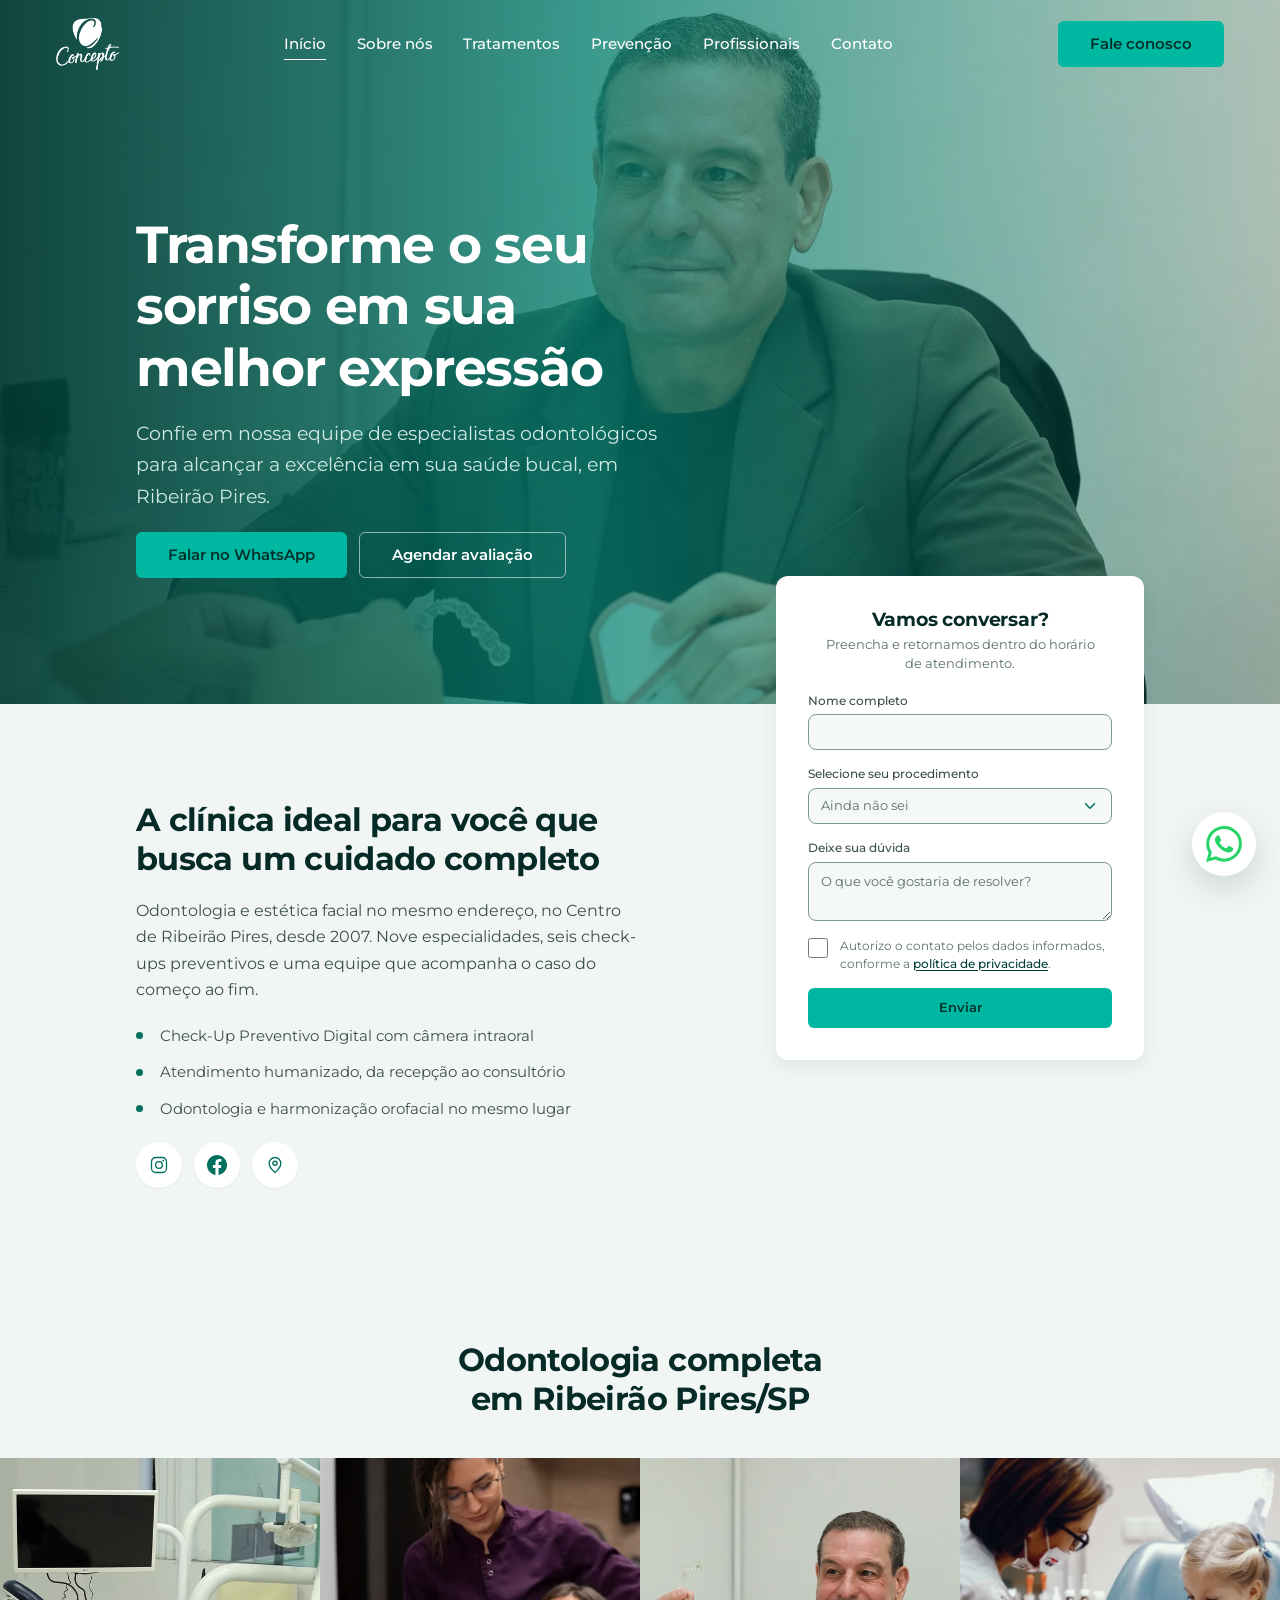
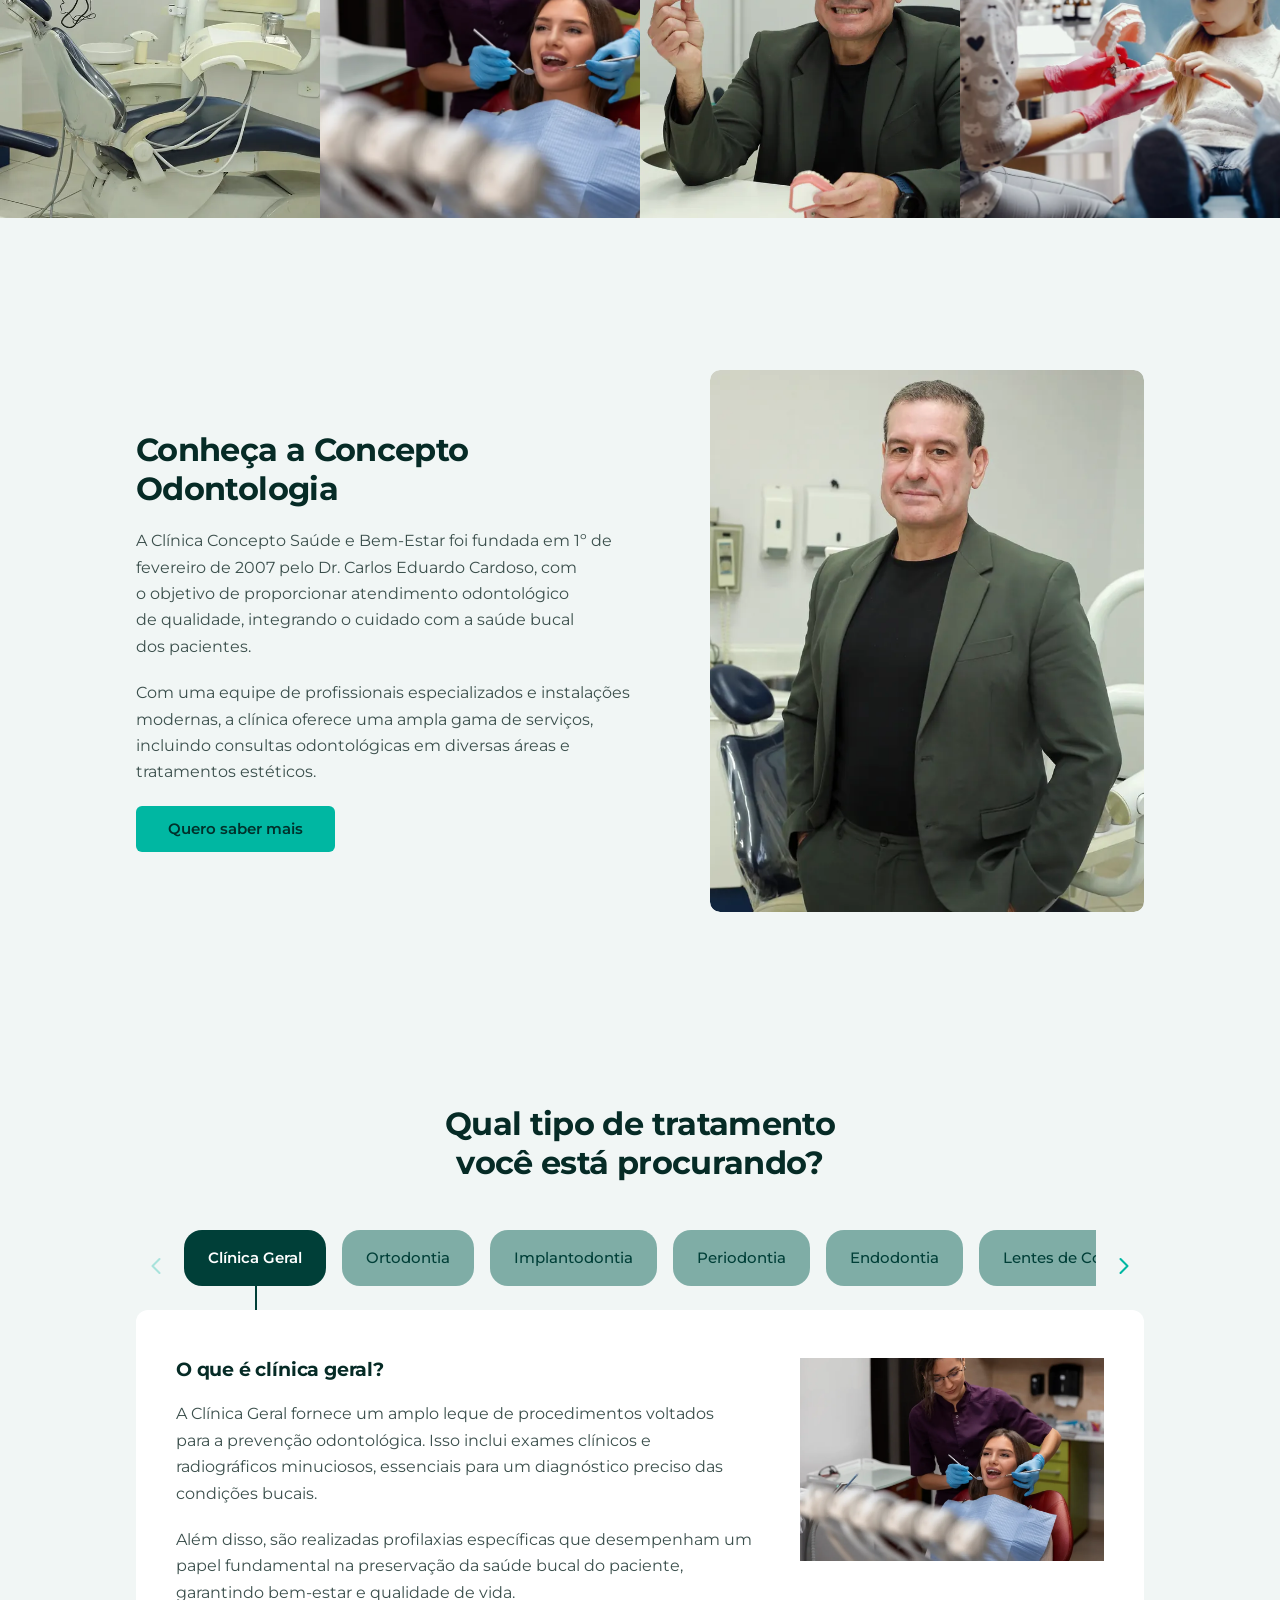
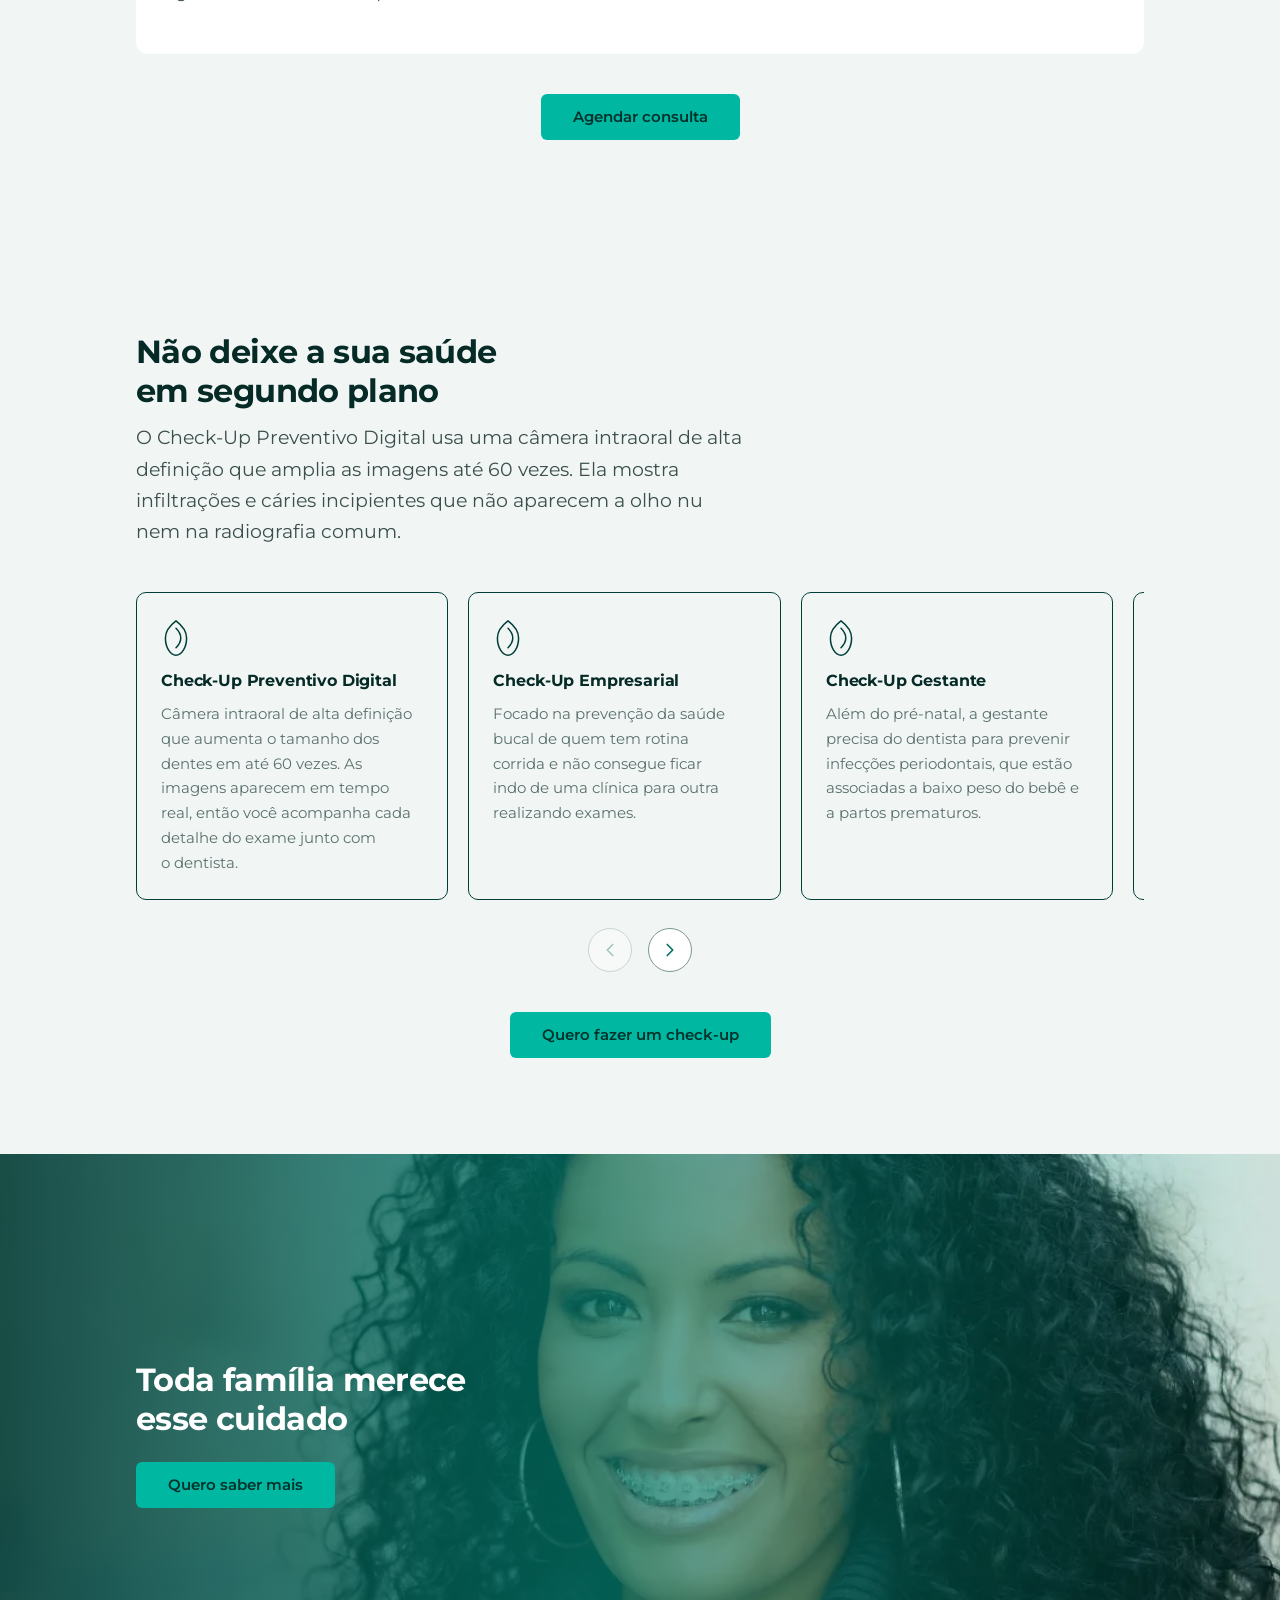
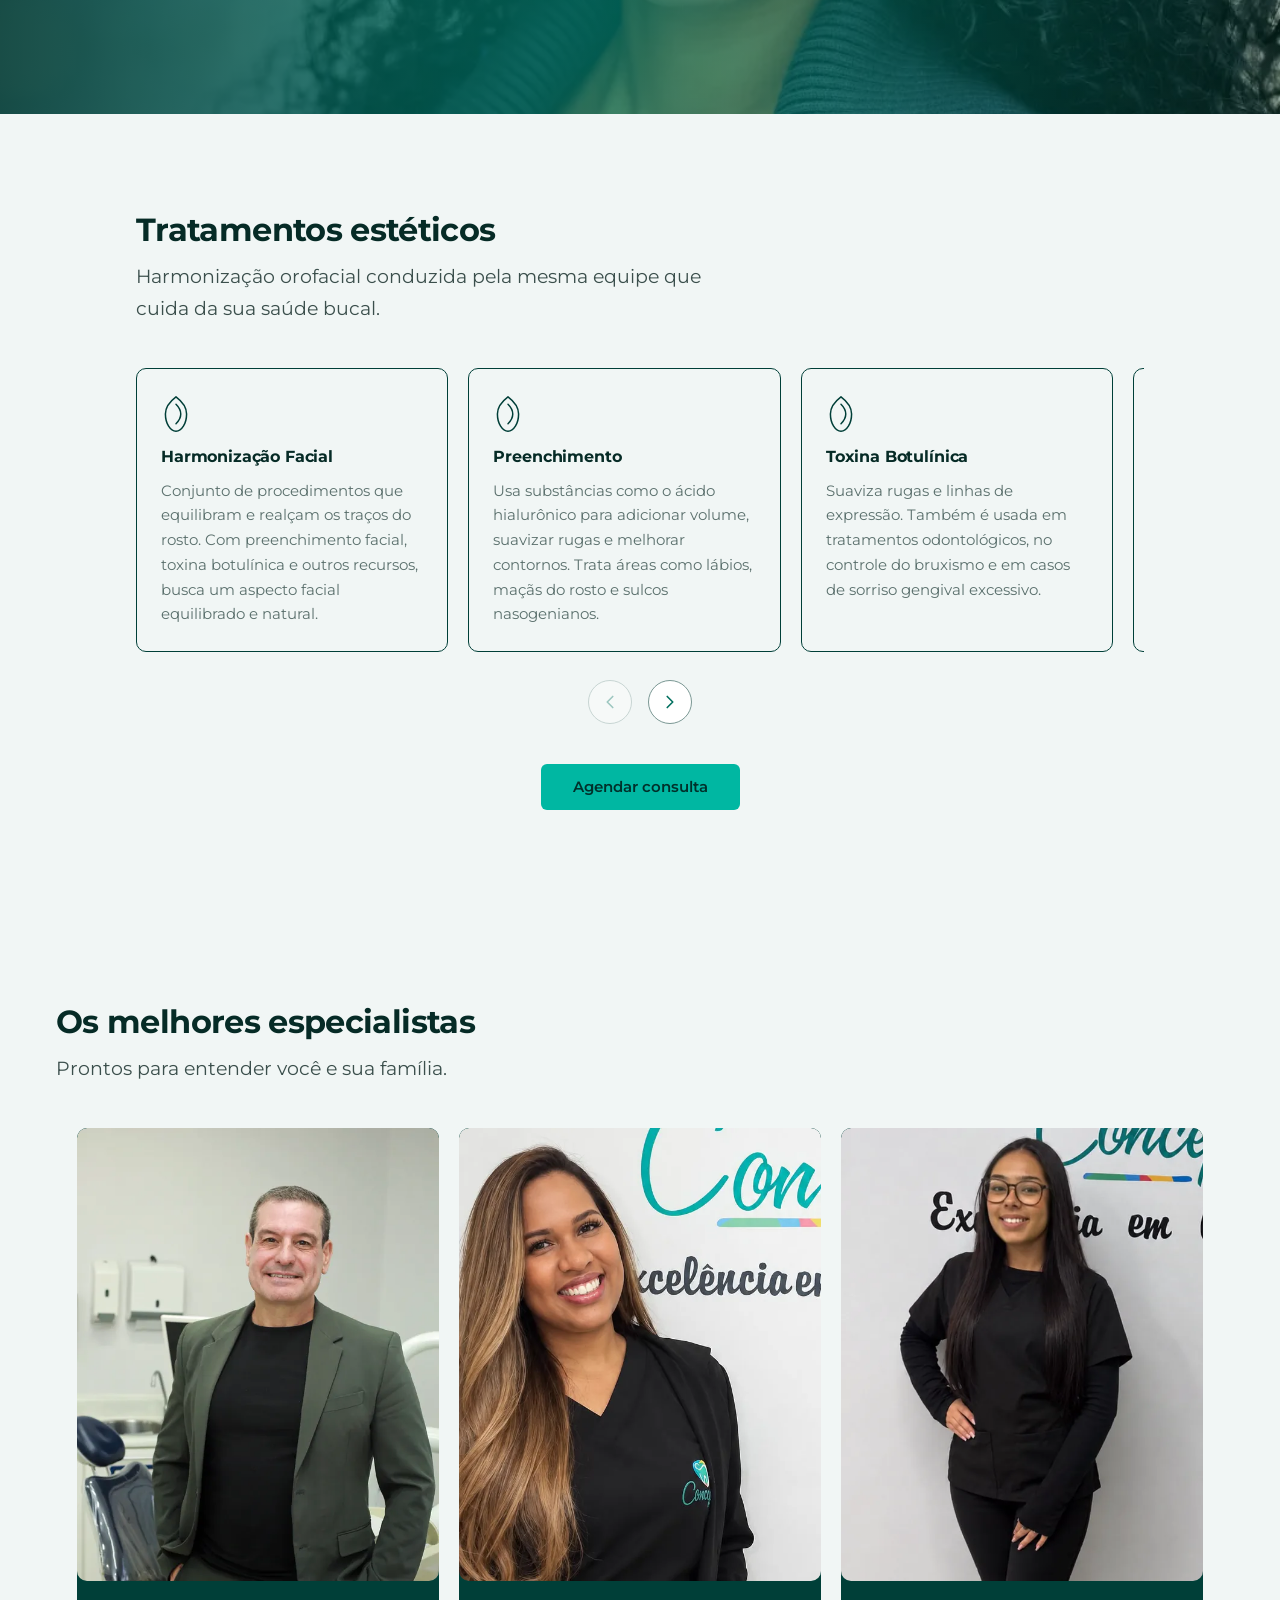
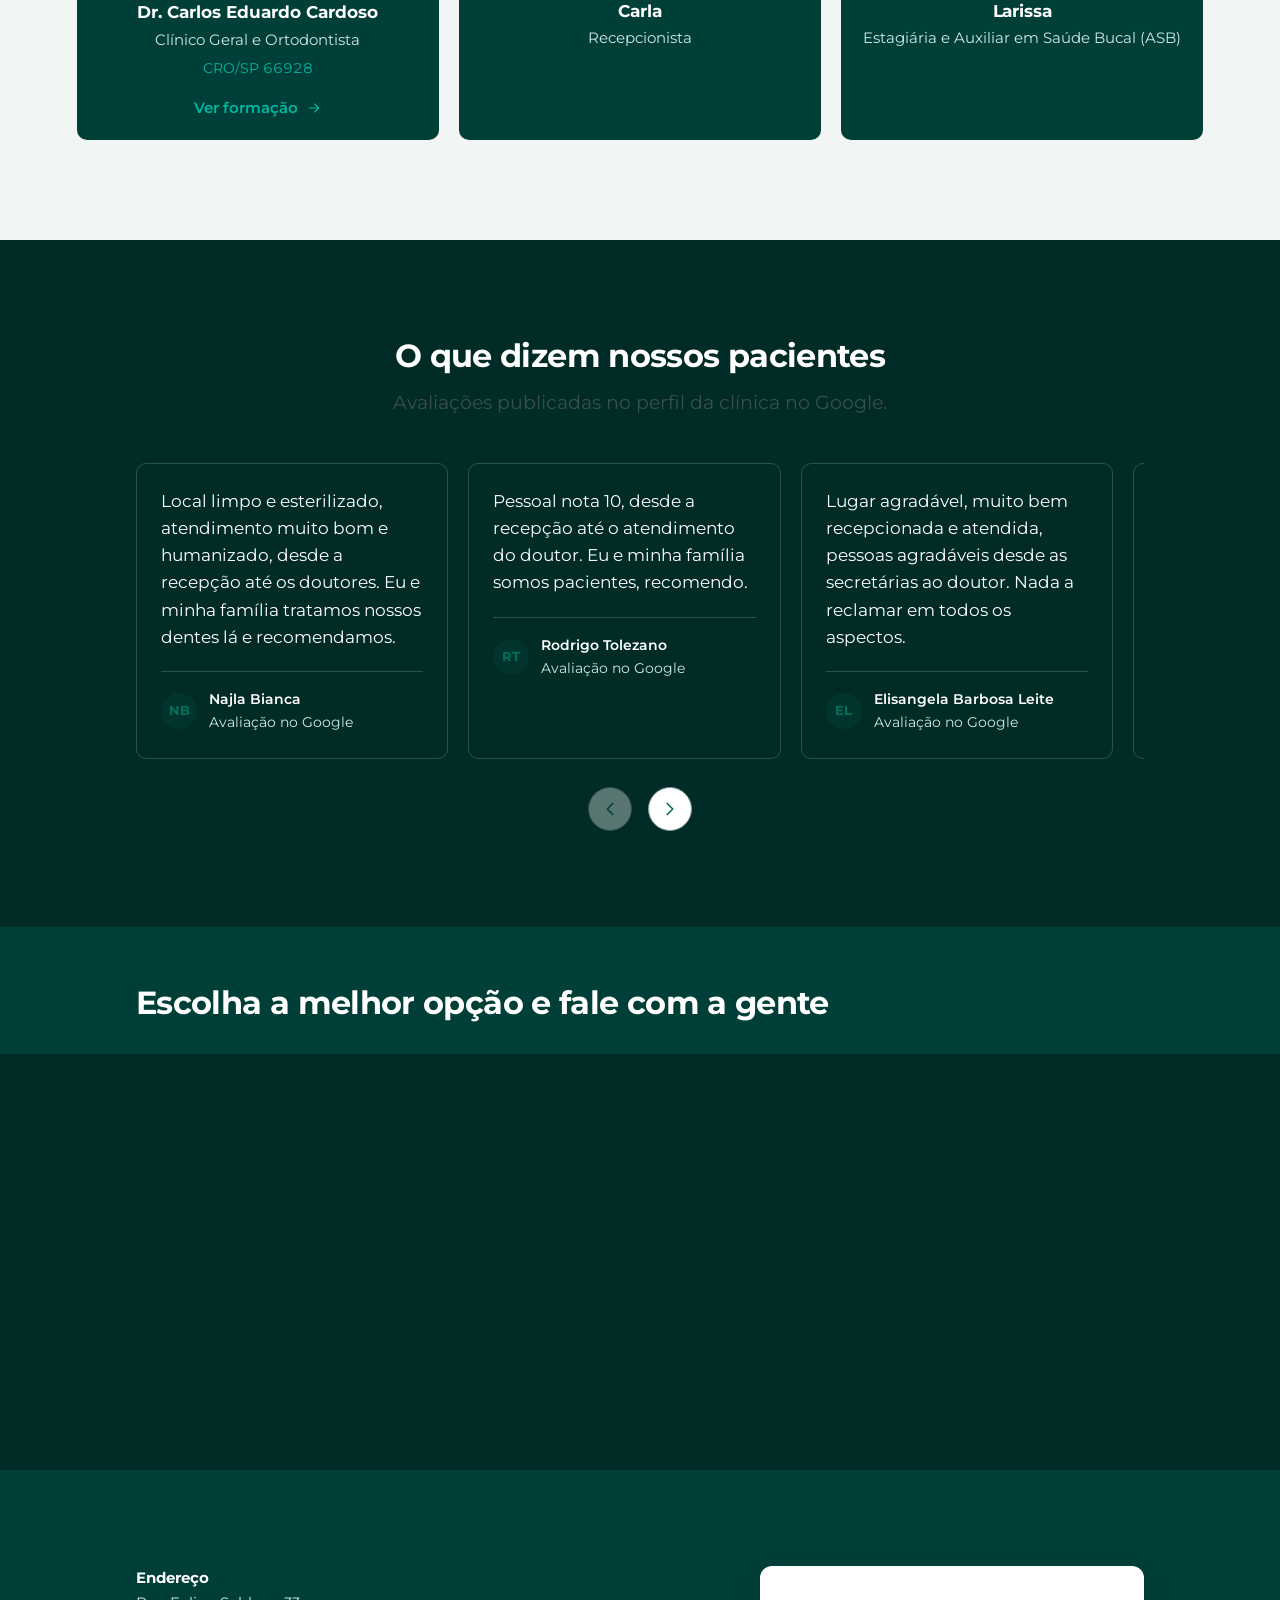
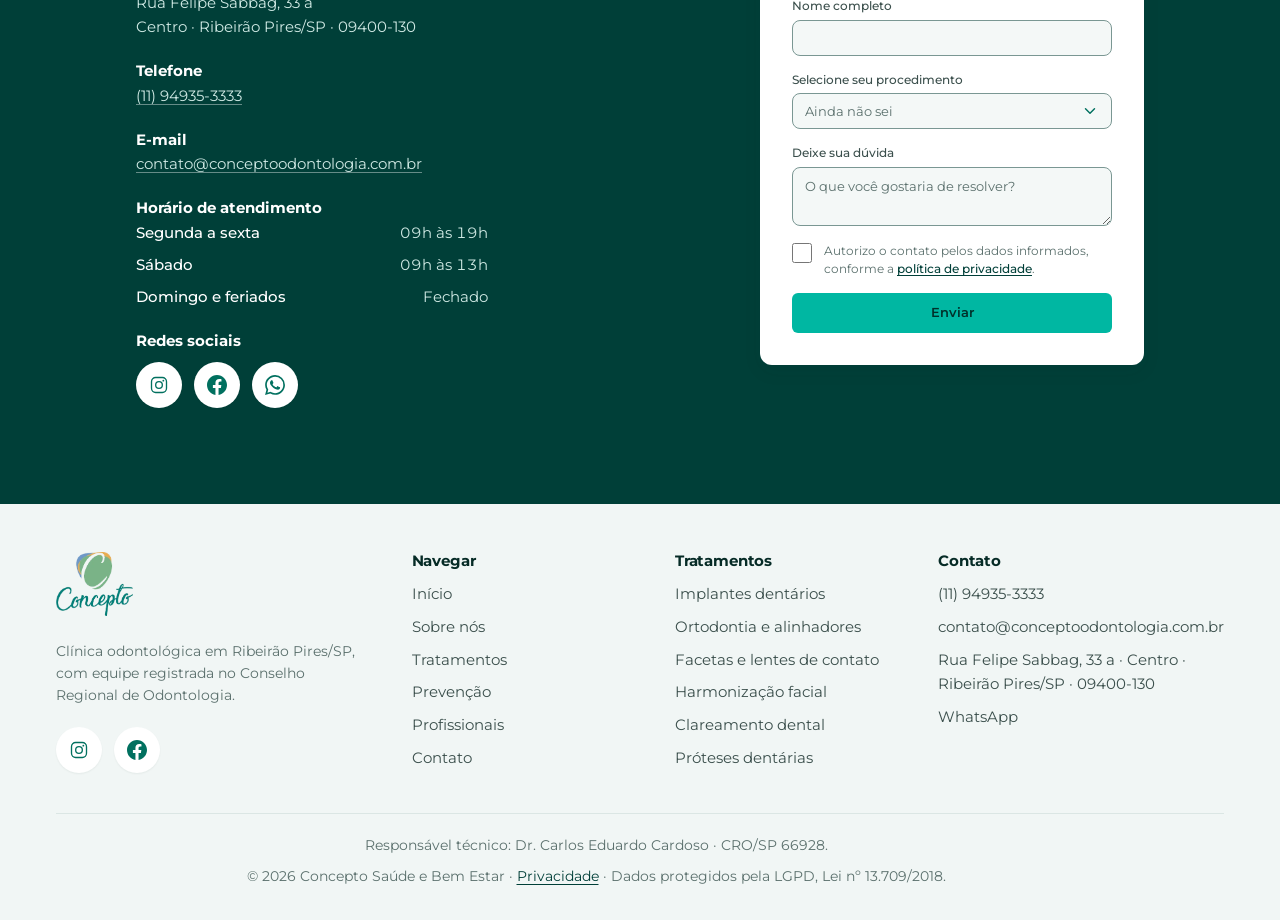
==== commit d7736929: "feat: new clinic photos, official logo and updated team" ====
--- a/index.html
+++ b/index.html
@@ -45,11 +45,7 @@
     <header class="site-header site-header--overlay">
       <div class="container container--wide header-inner">
         <a class="brand-mark" href="./index.html">
-          <svg class="brand-mark__glyph" viewBox="0 0 34 44" fill="none" aria-hidden="true"><path d="M17 2.5c8 6 12 12.8 12 19.5 0 10.8-5.6 19.5-12 19.5S5 32.8 5 22C5 15.3 9 8.5 17 2.5Z" stroke="currentColor" stroke-width="1.7" stroke-linejoin="round"/><path d="M17 11c3.6 3.6 5.4 7.3 5.4 11s-1.8 7.4-5.4 11" stroke="currentColor" stroke-width="1.7" stroke-linecap="round"/></svg>
-          <span class="brand-mark__text">
-            <span class="brand-mark__name" data-bind="nomeCurto">Concepto</span>
-            <span class="brand-mark__sub" data-bind="descritor">Excelência em Odontologia</span>
-          </span>
+          <img class="brand-mark__logo" src="./assets/img/logo.webp" width="241" height="200" alt="Concepto Saúde e Bem Estar" />
         </a>
 
         <nav class="nav-desktop" aria-label="Principal">
@@ -648,20 +644,19 @@
               </div>
             </article>
 
-            <article class="person" data-person="Dra. Pamella Pontes">
-              <img class="person__photo" src="./assets/img/dra-pamella.webp" width="500" height="625" loading="lazy" decoding="async" alt="Retrato da Dra. Pamella Pontes, de jaleco branco sobre blusa preta" />
+            <article class="person" data-person="Carla">
+              <img class="person__photo" src="./assets/img/carla.webp" width="600" height="750" loading="lazy" decoding="async" alt="Retrato de Carla, recepcionista, de uniforme preto em frente à marca Concepto" />
               <div class="person__body">
-                <h3>
-                  <button class="person__abre" type="button" data-pessoa="pamella-pontes" aria-haspopup="dialog">
-                    Dra. Pamella Pontes
-                  </button>
-                </h3>
-                <p class="person__role">Clínica Geral e Harmonização Orofacial</p>
-                <p class="person__cro num">CRO/SP 153825</p>
-                <span class="person__ver">
-                  Ver formação
-                  <svg viewBox="0 0 24 24" fill="none" stroke="currentColor" stroke-width="1.75" stroke-linecap="round" stroke-linejoin="round" aria-hidden="true"><path d="M5 12h14M13 6l6 6-6 6" /></svg>
-                </span>
+                <h3>Carla</h3>
+                <p class="person__role">Recepcionista</p>
+              </div>
+            </article>
+
+            <article class="person" data-person="Larissa">
+              <img class="person__photo" src="./assets/img/larissa.webp" width="600" height="750" loading="lazy" decoding="async" alt="Retrato de Larissa, estagiária e auxiliar em saúde bucal, de uniforme preto em frente à marca Concepto" />
+              <div class="person__body">
+                <h3>Larissa</h3>
+                <p class="person__role">Estagiária e Auxiliar em Saúde Bucal (ASB)</p>
               </div>
             </article>
             </div>
@@ -700,28 +695,6 @@
         </div>
       </dialog>
 
-      <dialog class="pessoa" id="pessoa-pamella-pontes" open aria-labelledby="pessoa-pamella-pontes-titulo">
-        <div class="pessoa__inner">
-          <button class="pessoa__fechar" type="button" data-fechar aria-label="Fechar">
-            <svg viewBox="0 0 24 24" fill="none" stroke="currentColor" stroke-width="1.9" stroke-linecap="round" aria-hidden="true"><path d="M6 6l12 12M18 6L6 18" /></svg>
-          </button>
-          <img class="pessoa__foto" src="./assets/img/dra-pamella.webp" width="500" height="625" loading="lazy" decoding="async" alt="Retrato da Dra. Pamella Pontes, de jaleco branco sobre blusa preta" />
-          <div class="pessoa__texto">
-            <h2 id="pessoa-pamella-pontes-titulo">Dra. Pamella Pontes</h2>
-            <p class="person__role">Clínica Geral e Harmonização Orofacial</p>
-            <p class="person__cro num">CRO/SP 153825</p>
-            <p>Conduz os atendimentos de clínica geral e os procedimentos de harmonização orofacial da clínica, da avaliação inicial ao acompanhamento do resultado.</p>
-            <h3>Formação</h3>
-            <ul class="pessoa__formacao">
-              <li>Graduação em Odontologia</li>
-              <li>Especialização em Harmonização Orofacial</li>
-            </ul>
-            <a href="https://wa.me/5511965882079?text=Ol%C3%A1!%20Gostaria%20de%20agendar%20uma%20avalia%C3%A7%C3%A3o%20com%20Dra.%20Pamella%20Pontes." target="_blank" rel="noopener" class="btn btn--primary" data-wa="Olá! Gostaria de agendar uma avaliação com Dra. Pamella Pontes.">
-              Agendar com Dra. Pamella
-            </a>
-          </div>
-        </div>
-      </dialog>
 
       <!-- ================= DEPOIMENTOS ================= -->
       <section class="proof" aria-labelledby="depoimentos">
@@ -909,11 +882,7 @@
         <div class="footer-grid">
           <div class="footer-brand">
             <a class="brand-mark" href="./index.html">
-              <svg class="brand-mark__glyph" viewBox="0 0 34 44" fill="none" aria-hidden="true"><path d="M17 2.5c8 6 12 12.8 12 19.5 0 10.8-5.6 19.5-12 19.5S5 32.8 5 22C5 15.3 9 8.5 17 2.5Z" stroke="currentColor" stroke-width="1.7" stroke-linejoin="round"/><path d="M17 11c3.6 3.6 5.4 7.3 5.4 11s-1.8 7.4-5.4 11" stroke="currentColor" stroke-width="1.7" stroke-linecap="round"/></svg>
-              <span class="brand-mark__text">
-                <span class="brand-mark__name" data-bind="nomeCurto">Concepto</span>
-                <span class="brand-mark__sub" data-bind="descritor">Excelência em Odontologia</span>
-              </span>
+              <img class="brand-mark__logo" src="./assets/img/logo.webp" width="241" height="200" alt="Concepto Saúde e Bem Estar" />
             </a>
             <p class="meta" style="margin-top: var(--sp-4); max-width: 34ch">
               Clínica odontológica em <span data-bind="cidadeUf">Ribeirão Pires/SP</span>,
--- a/assets/css/site.css
+++ b/assets/css/site.css
@@ -517,12 +517,10 @@
   color: var(--on-navy);
 }
 
-.site-header--overlay .brand-mark__glyph {
-  color: var(--gold);
-}
-
-.site-header--overlay .brand-mark__sub {
-  color: var(--gold);
+/* Sobre a foto do hero o turquesa da logo some: ela fica branca até
+   o cabeçalho ganhar fundo. */
+.site-header--overlay .brand-mark__logo {
+  filter: brightness(0) invert(1);
 }
 
 .site-header--overlay .nav-desktop a::after {
@@ -541,8 +539,8 @@
   color: var(--navy);
 }
 
-.site-header.is-stuck .brand-mark__sub {
-  color: var(--gold-deep);
+.site-header.is-stuck .brand-mark__logo {
+  filter: none;
 }
 
 .site-header.is-stuck .nav-desktop a::after {
@@ -563,42 +561,29 @@
   }
 }
 
-/* Marca: símbolo + nome + descritor. */
+/* Marca: a logo da clínica. */
 .brand-mark {
   display: inline-flex;
   align-items: center;
-  gap: var(--sp-3);
   color: var(--navy);
   text-decoration: none;
 }
 
-.brand-mark__glyph {
-  flex: none;
-  width: 28px;
-  height: 36px;
-  color: var(--gold-deep);
-}
-
-.brand-mark__text {
-  display: grid;
-  gap: 1px;
-}
-
-.brand-mark__name {
-  font-size: 0.9375rem;
-  font-weight: 600;
-  letter-spacing: 0.14em;
-  text-transform: uppercase;
-  line-height: 1.1;
-}
-
-.brand-mark__sub {
-  font-size: 0.5rem;
-  font-weight: 500;
-  letter-spacing: 0.2em;
-  text-transform: uppercase;
-  color: var(--gold-deep);
-  line-height: 1.1;
+.brand-mark__logo {
+  width: auto;
+  height: 2.75rem;
+  background: none;
+  transition: filter var(--t) var(--ease);
+}
+
+@media (min-width: 64rem) {
+  .brand-mark__logo {
+    height: 3.25rem;
+  }
+}
+
+.footer-brand .brand-mark__logo {
+  height: 4rem;
 }
 
 .nav-toggle {
@@ -1627,6 +1612,7 @@
   display: grid;
   gap: var(--sp-1);
   flex: 1;
+  align-content: start;
   padding: var(--sp-5) var(--sp-4);
   text-align: center;
 }
@@ -2412,16 +2398,13 @@
   color: var(--muted);
 }
 
-/* Galeria: uma foto grande e três ao lado. No celular a grande vai
-   em cima e as três dividem a linha de baixo. */
+/* Galeria: duas fotos em destaque, a primeira e a que abre a segunda
+   metade. Com 14 fotos, é o que fecha a grade sem buraco nas duas
+   larguras. */
 .gallery {
   display: grid;
   gap: var(--sp-3);
-  grid-template-columns: repeat(3, minmax(0, 1fr));
-}
-
-.gallery li {
-  position: relative;
+  grid-template-columns: repeat(2, minmax(0, 1fr));
 }
 
 .gallery img {
@@ -2429,131 +2412,33 @@
   height: 100%;
   aspect-ratio: 1 / 1;
   object-fit: cover;
+  object-position: center 30%;
   border-radius: var(--r-lg);
 }
 
-.gallery li:first-child {
-  grid-column: 1 / -1;
-}
-
-.gallery li:first-child img {
+.gallery li:first-child,
+.gallery li.gallery__destaque {
+  grid-column: span 2;
+}
+
+.gallery li:first-child img,
+.gallery li.gallery__destaque img {
   aspect-ratio: 16 / 10;
 }
 
 @media (min-width: 48rem) {
   .gallery {
-    grid-template-columns: minmax(0, 2fr) minmax(0, 1fr);
+    grid-template-columns: repeat(4, minmax(0, 1fr));
     gap: var(--sp-4);
   }
-  .gallery li:first-child {
-    grid-column: 1;
-    grid-row: 1 / span 3;
-  }
-  .gallery li:first-child img {
+  .gallery li:first-child,
+  .gallery li.gallery__destaque {
+    grid-column: span 2;
+    grid-row: span 2;
+  }
+  .gallery li:first-child img,
+  .gallery li.gallery__destaque img {
     aspect-ratio: 1 / 1;
-  }
-  /* A grande dita a altura; as três dividem essa altura por igual. */
-  .gallery li:not(:first-child) img {
-    position: absolute;
-    inset: 0;
-    aspect-ratio: auto;
-    object-position: center 30%;
-  }
-}
-
-/* Jornada do paciente: linha do tempo numerada, texto e fotos por etapa. */
-.jornada {
-  display: grid;
-  gap: var(--sp-12);
-  counter-reset: passo;
-}
-
-.jornada__passo {
-  --marca: 2.5rem;
-  position: relative;
-  display: grid;
-  gap: var(--sp-5);
-  padding-left: calc(var(--marca) + var(--sp-4));
-  counter-increment: passo;
-}
-
-.jornada__passo::before {
-  content: counter(passo, decimal-leading-zero);
-  position: absolute;
-  top: 0;
-  left: 0;
-  z-index: 1;
-  display: grid;
-  place-items: center;
-  width: var(--marca);
-  height: var(--marca);
-  border-radius: 50%;
-  background: var(--navy);
-  color: var(--on-navy);
-  font-size: var(--fs-meta);
-  font-weight: 700;
-  font-variant-numeric: tabular-nums;
-}
-
-/* O fio desce do número até o número da etapa seguinte. */
-.jornada__passo::after {
-  content: '';
-  position: absolute;
-  top: var(--marca);
-  bottom: calc(-1 * var(--sp-12));
-  left: calc(var(--marca) / 2 - 1px);
-  width: 2px;
-  background: var(--line);
-}
-
-.jornada__passo:last-child::after {
-  display: none;
-}
-
-.jornada__texto {
-  padding-top: 0.4rem;
-}
-
-.jornada__texto h3 {
-  font-size: var(--fs-h3);
-  margin-bottom: var(--sp-2);
-}
-
-.jornada__texto p {
-  max-width: 44ch;
-}
-
-.jornada__fotos {
-  display: grid;
-  grid-template-columns: repeat(2, minmax(0, 1fr));
-  gap: var(--sp-3);
-}
-
-.jornada__fotos img {
-  width: 100%;
-  aspect-ratio: 4 / 5;
-  object-fit: cover;
-  border-radius: var(--r-lg);
-}
-
-.jornada__fotos img:only-child {
-  grid-column: 1 / -1;
-  aspect-ratio: 16 / 10;
-}
-
-@media (min-width: 64rem) {
-  .jornada__passo {
-    --marca: 3rem;
-    grid-template-columns: minmax(0, 0.8fr) minmax(0, 1.2fr);
-    gap: var(--sp-10);
-    align-items: start;
-    padding-left: calc(var(--marca) + var(--sp-6));
-  }
-  .jornada__texto {
-    padding-top: 0.6rem;
-  }
-  .jornada__fotos {
-    gap: var(--sp-4);
   }
 }
 
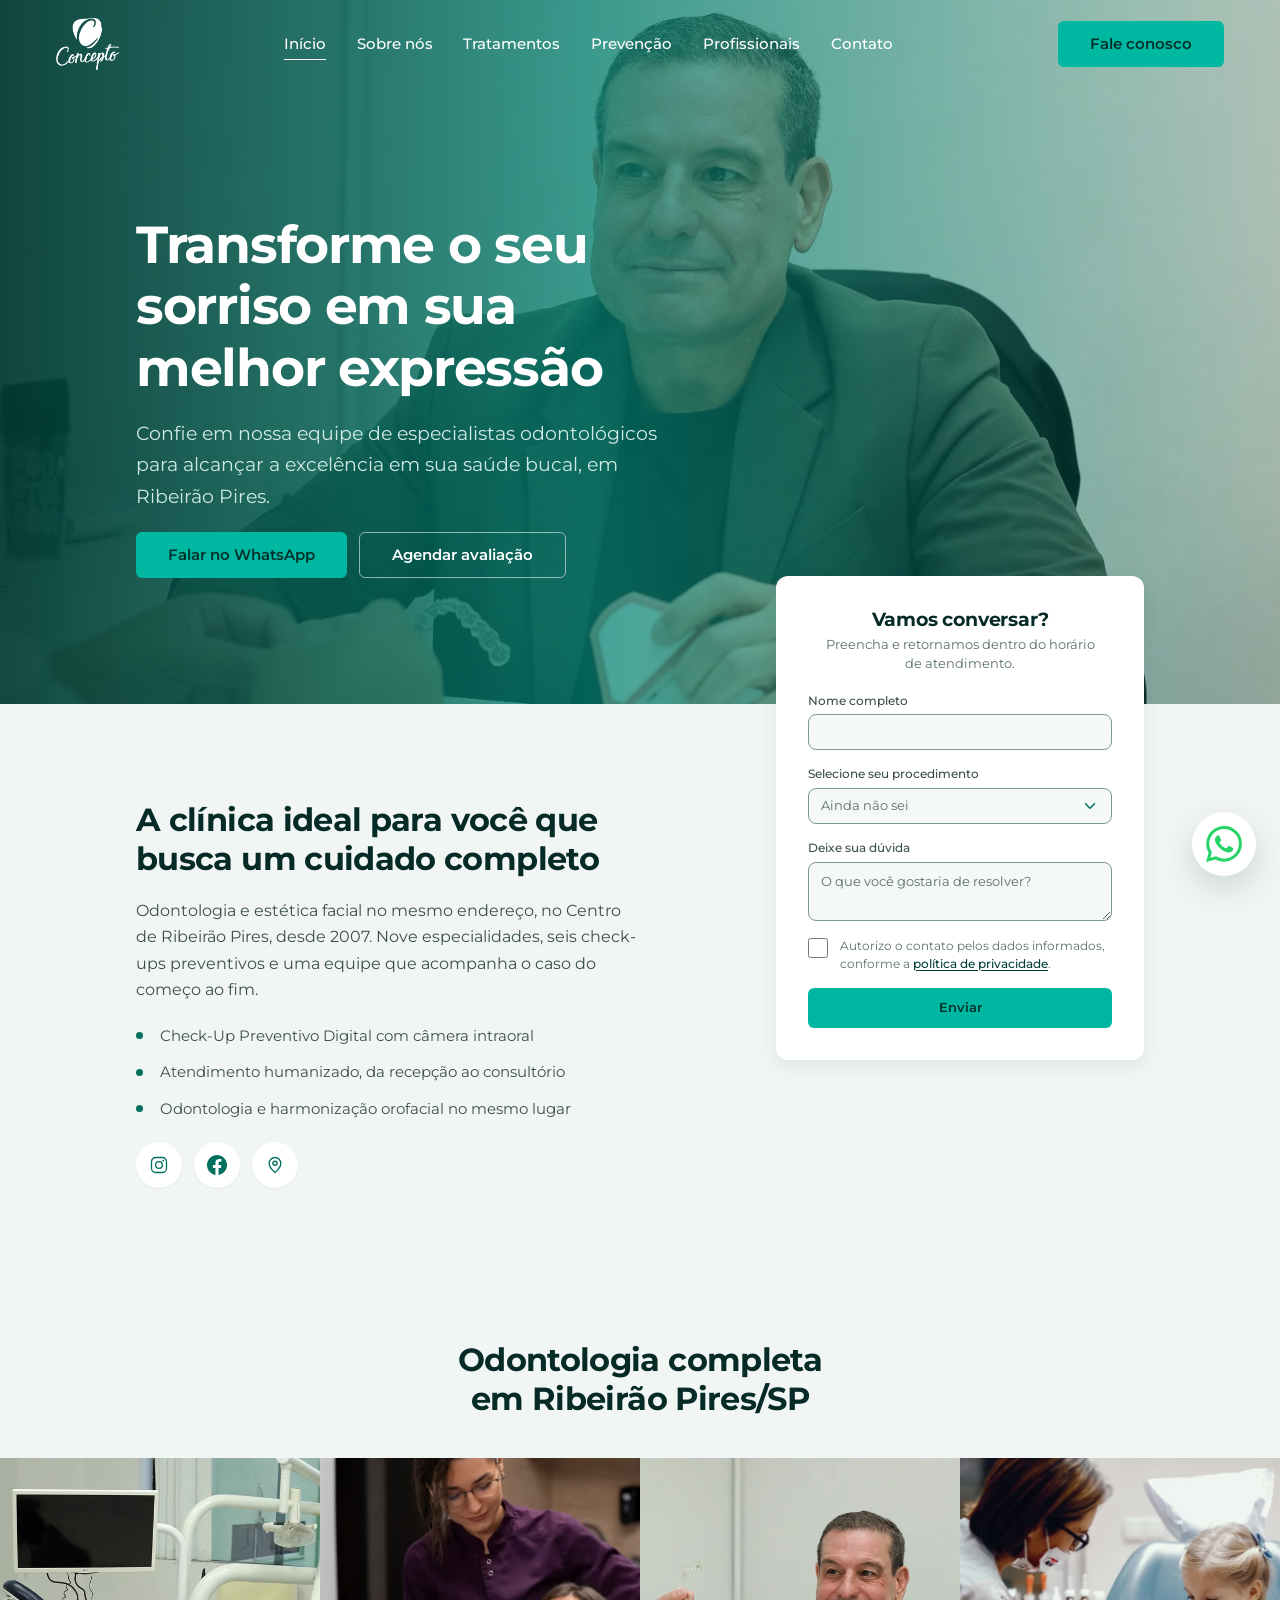
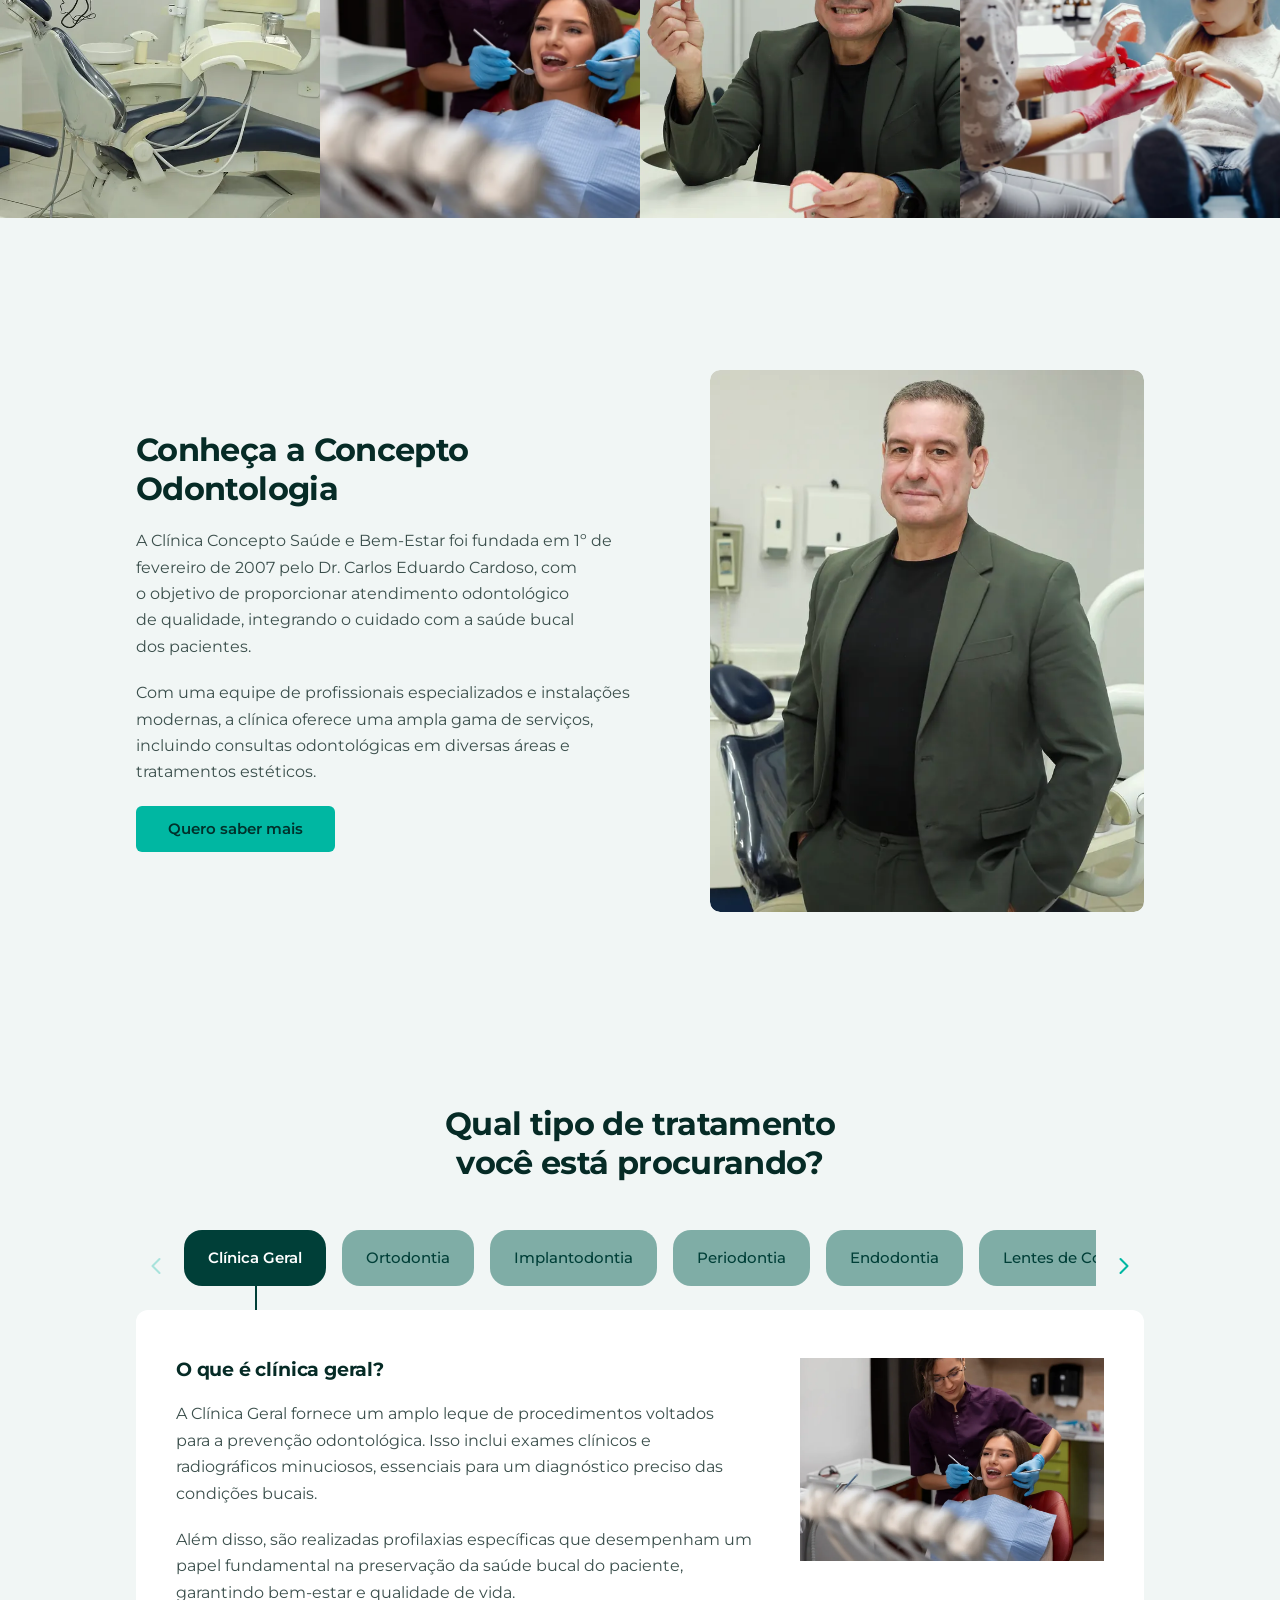
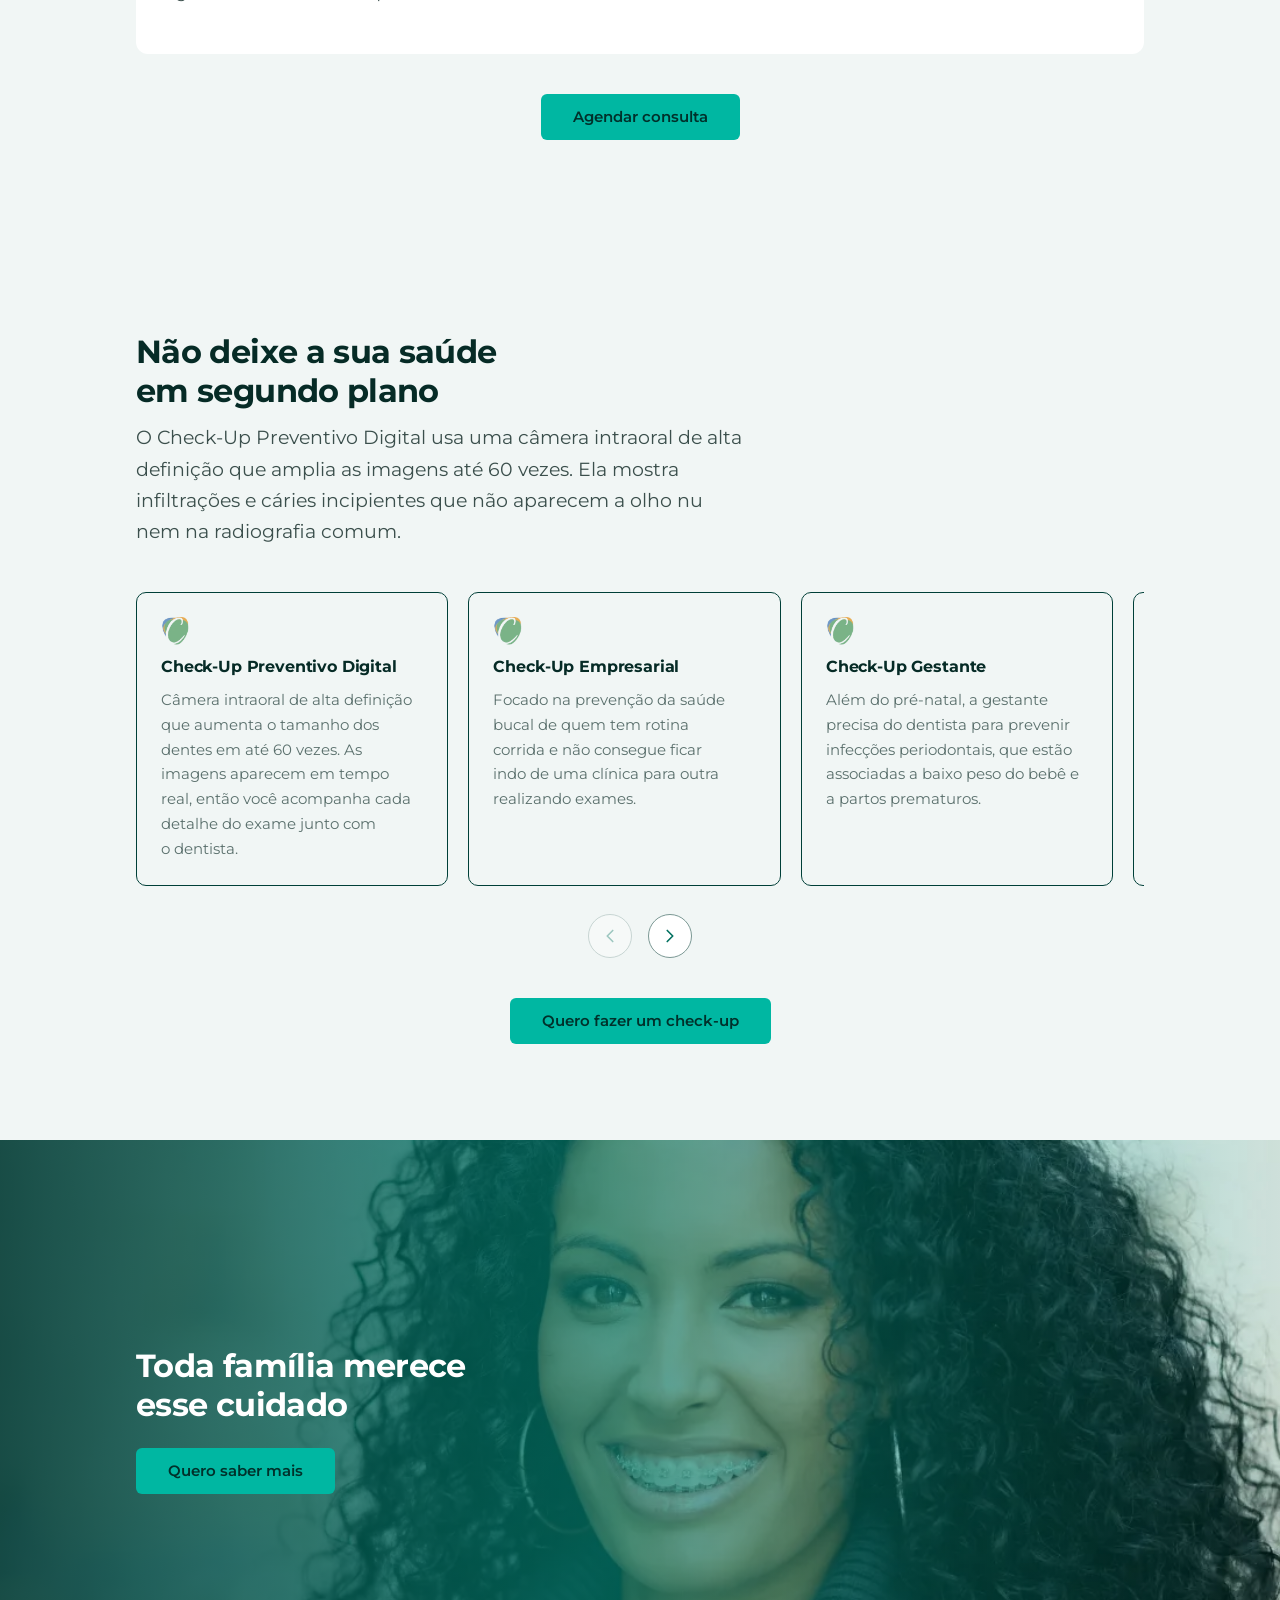
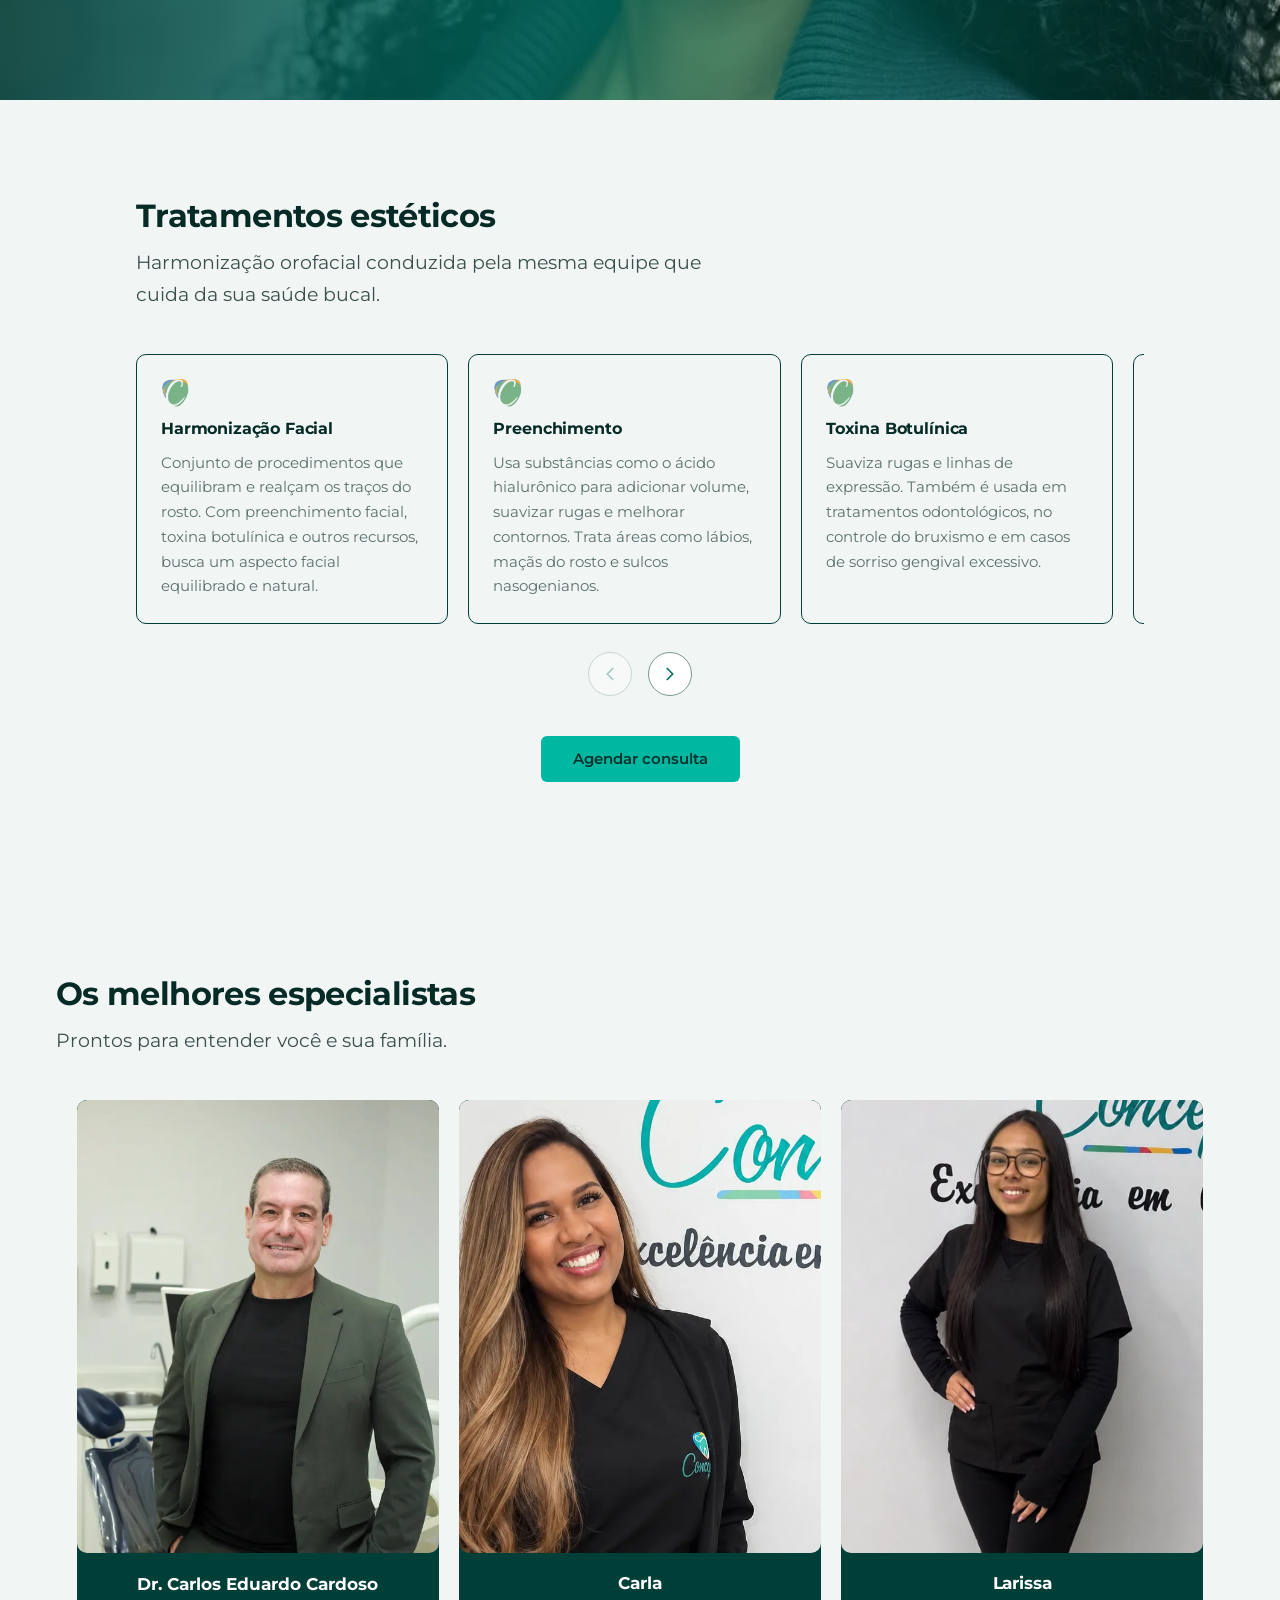
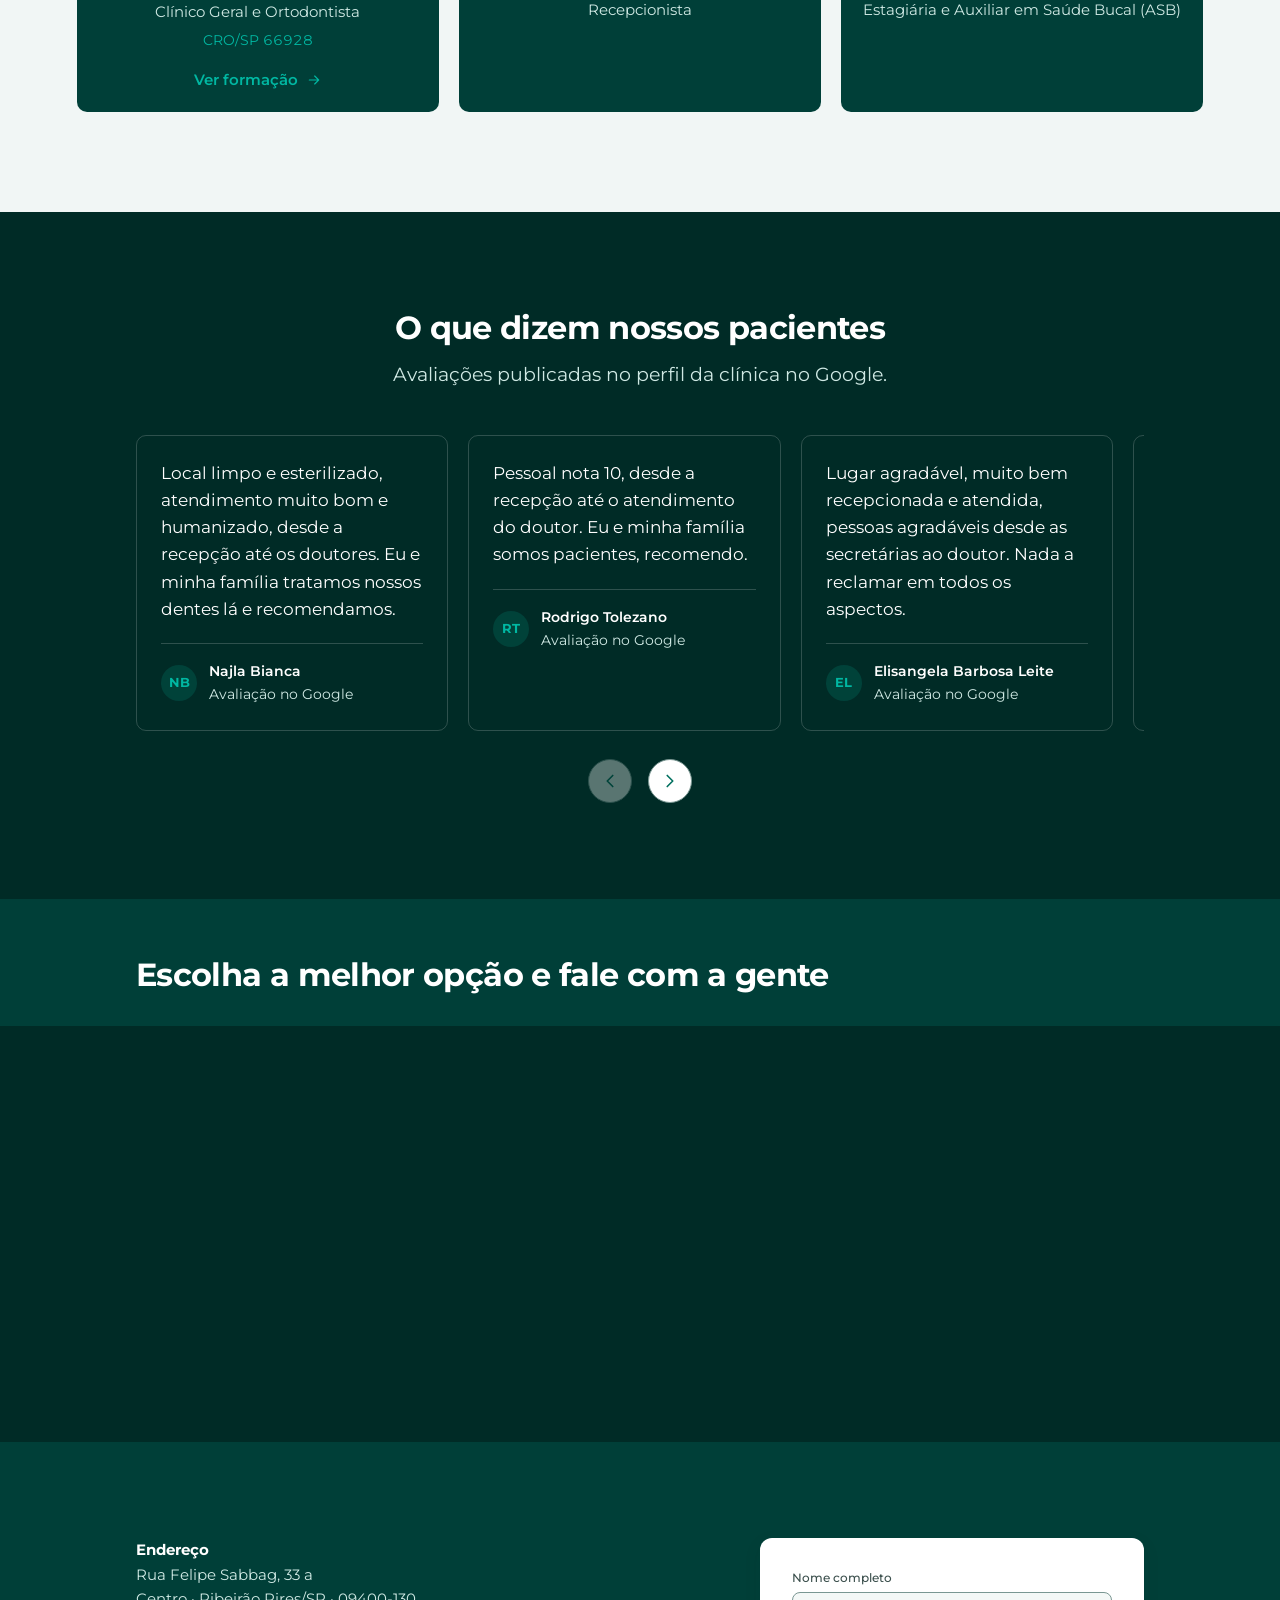
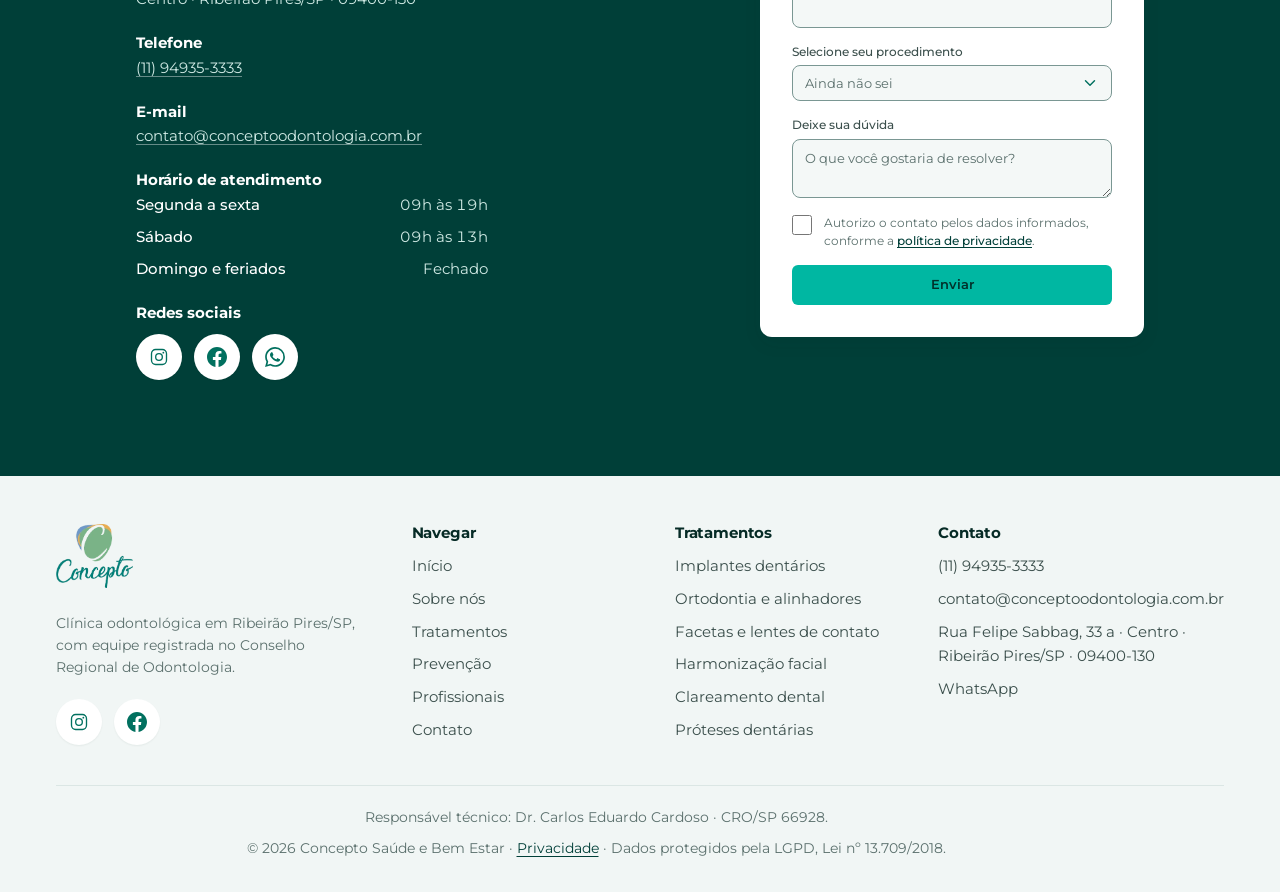
==== commit 3244084f: "feat: apply new logo symbol to cards and icons, fix testimonial contrast" ====
--- a/index.html
+++ b/index.html
@@ -8,7 +8,7 @@
     <meta name="description" content="Clínica odontológica no Centro de Ribeirão Pires desde 2007. Clínica geral, ortodontia, implantes, próteses, odontopediatria e harmonização facial. Agende pelo WhatsApp." />
     <link rel="canonical" href="https://www.conceptoodontologia.com.br/" />
     <meta name="robots" content="index, follow, max-image-preview:large, max-snippet:-1, max-video-preview:-1" />
-    <meta name="theme-color" content="#132049" />
+    <meta name="theme-color" content="#003f38" />
 
     <meta name="geo.region" content="BR-SP" />
     <meta name="geo.placename" content="São Paulo" />
@@ -27,6 +27,7 @@
     <meta name="twitter:card" content="summary_large_image" />
 
     <link rel="icon" href="favicon.svg" type="image/svg+xml" />
+    <link rel="apple-touch-icon" href="assets/img/apple-touch-icon.png" />
     <link rel="manifest" href="site.webmanifest" />
 
     <link rel="preload" href="assets/fonts/montserrat-var.woff2" as="font" type="font/woff2" crossorigin />
@@ -475,42 +476,42 @@
             <ul class="cards carrossel__trilho">
             <li>
               <a href="https://wa.me/5511965882079?text=Ol%C3%A1!%20Gostaria%20de%20saber%20mais%20sobre%20o%20Check-Up%20Preventivo%20Digital." target="_blank" rel="noopener" class="card" data-wa="Olá! Gostaria de saber mais sobre o Check-Up Preventivo Digital.">
-                <svg class="card__glyph" viewBox="0 0 34 44" fill="none" aria-hidden="true"><path d="M17 2.5c8 6 12 12.8 12 19.5 0 10.8-5.6 19.5-12 19.5S5 32.8 5 22C5 15.3 9 8.5 17 2.5Z" stroke="currentColor" stroke-width="1.7" stroke-linejoin="round"/><path d="M17 11c3.6 3.6 5.4 7.3 5.4 11s-1.8 7.4-5.4 11" stroke="currentColor" stroke-width="1.7" stroke-linecap="round"/></svg>
+                <img class="card__glyph" src="./assets/img/logo-simbolo.webp" width="101" height="96" alt="" />
                 <h3>Check-Up Preventivo Digital</h3>
                 <p>Câmera intraoral de alta definição que aumenta o tamanho dos dentes em até 60 vezes. As imagens aparecem em tempo real, então você acompanha cada detalhe do exame junto com o dentista.</p>
               </a>
             </li>
             <li>
               <a href="https://wa.me/5511965882079?text=Ol%C3%A1!%20Gostaria%20de%20saber%20mais%20sobre%20o%20Check-Up%20Empresarial." target="_blank" rel="noopener" class="card" data-wa="Olá! Gostaria de saber mais sobre o Check-Up Empresarial.">
-                <svg class="card__glyph" viewBox="0 0 34 44" fill="none" aria-hidden="true"><path d="M17 2.5c8 6 12 12.8 12 19.5 0 10.8-5.6 19.5-12 19.5S5 32.8 5 22C5 15.3 9 8.5 17 2.5Z" stroke="currentColor" stroke-width="1.7" stroke-linejoin="round"/><path d="M17 11c3.6 3.6 5.4 7.3 5.4 11s-1.8 7.4-5.4 11" stroke="currentColor" stroke-width="1.7" stroke-linecap="round"/></svg>
+                <img class="card__glyph" src="./assets/img/logo-simbolo.webp" width="101" height="96" alt="" />
                 <h3>Check-Up Empresarial</h3>
                 <p>Focado na prevenção da saúde bucal de quem tem rotina corrida e não consegue ficar indo de uma clínica para outra realizando exames.</p>
               </a>
             </li>
             <li>
               <a href="https://wa.me/5511965882079?text=Ol%C3%A1!%20Gostaria%20de%20saber%20mais%20sobre%20o%20Check-Up%20Gestante." target="_blank" rel="noopener" class="card" data-wa="Olá! Gostaria de saber mais sobre o Check-Up Gestante.">
-                <svg class="card__glyph" viewBox="0 0 34 44" fill="none" aria-hidden="true"><path d="M17 2.5c8 6 12 12.8 12 19.5 0 10.8-5.6 19.5-12 19.5S5 32.8 5 22C5 15.3 9 8.5 17 2.5Z" stroke="currentColor" stroke-width="1.7" stroke-linejoin="round"/><path d="M17 11c3.6 3.6 5.4 7.3 5.4 11s-1.8 7.4-5.4 11" stroke="currentColor" stroke-width="1.7" stroke-linecap="round"/></svg>
+                <img class="card__glyph" src="./assets/img/logo-simbolo.webp" width="101" height="96" alt="" />
                 <h3>Check-Up Gestante</h3>
                 <p>Além do pré-natal, a gestante precisa do dentista para prevenir infecções periodontais, que estão associadas a baixo peso do bebê e a partos prematuros.</p>
               </a>
             </li>
             <li>
               <a href="https://wa.me/5511965882079?text=Ol%C3%A1!%20Gostaria%20de%20saber%20mais%20sobre%20o%20Check-Up%20Kids." target="_blank" rel="noopener" class="card" data-wa="Olá! Gostaria de saber mais sobre o Check-Up Kids.">
-                <svg class="card__glyph" viewBox="0 0 34 44" fill="none" aria-hidden="true"><path d="M17 2.5c8 6 12 12.8 12 19.5 0 10.8-5.6 19.5-12 19.5S5 32.8 5 22C5 15.3 9 8.5 17 2.5Z" stroke="currentColor" stroke-width="1.7" stroke-linejoin="round"/><path d="M17 11c3.6 3.6 5.4 7.3 5.4 11s-1.8 7.4-5.4 11" stroke="currentColor" stroke-width="1.7" stroke-linecap="round"/></svg>
+                <img class="card__glyph" src="./assets/img/logo-simbolo.webp" width="101" height="96" alt="" />
                 <h3>Check-Up Kids</h3>
                 <p>Avaliação rápida para identificar problemas na saúde bucal das crianças e acompanhá-las, prevenindo o desenvolvimento de doenças.</p>
               </a>
             </li>
             <li>
               <a href="https://wa.me/5511965882079?text=Ol%C3%A1!%20Gostaria%20de%20saber%20mais%20sobre%20o%20Check-Up%20Melhor%20Idade." target="_blank" rel="noopener" class="card" data-wa="Olá! Gostaria de saber mais sobre o Check-Up Melhor Idade.">
-                <svg class="card__glyph" viewBox="0 0 34 44" fill="none" aria-hidden="true"><path d="M17 2.5c8 6 12 12.8 12 19.5 0 10.8-5.6 19.5-12 19.5S5 32.8 5 22C5 15.3 9 8.5 17 2.5Z" stroke="currentColor" stroke-width="1.7" stroke-linejoin="round"/><path d="M17 11c3.6 3.6 5.4 7.3 5.4 11s-1.8 7.4-5.4 11" stroke="currentColor" stroke-width="1.7" stroke-linecap="round"/></svg>
+                <img class="card__glyph" src="./assets/img/logo-simbolo.webp" width="101" height="96" alt="" />
                 <h3>Check-Up Melhor Idade</h3>
                 <p>Acima dos 60 anos o acompanhamento evita problemas bucais que podem se ligar a complicações como diabetes e doenças cardíacas.</p>
               </a>
             </li>
             <li>
               <a href="https://wa.me/5511965882079?text=Ol%C3%A1!%20Gostaria%20de%20saber%20mais%20sobre%20o%20Check-Up%20Atleta." target="_blank" rel="noopener" class="card" data-wa="Olá! Gostaria de saber mais sobre o Check-Up Atleta.">
-                <svg class="card__glyph" viewBox="0 0 34 44" fill="none" aria-hidden="true"><path d="M17 2.5c8 6 12 12.8 12 19.5 0 10.8-5.6 19.5-12 19.5S5 32.8 5 22C5 15.3 9 8.5 17 2.5Z" stroke="currentColor" stroke-width="1.7" stroke-linejoin="round"/><path d="M17 11c3.6 3.6 5.4 7.3 5.4 11s-1.8 7.4-5.4 11" stroke="currentColor" stroke-width="1.7" stroke-linecap="round"/></svg>
+                <img class="card__glyph" src="./assets/img/logo-simbolo.webp" width="101" height="96" alt="" />
                 <h3>Check-Up Atleta</h3>
                 <p>Além da condição física, a saúde bucal precisa ser verificada: respiração bucal e gengivite afetam o rendimento esportivo.</p>
               </a>
@@ -562,42 +563,42 @@
             <ul class="cards carrossel__trilho">
             <li>
               <a href="https://wa.me/5511965882079?text=Ol%C3%A1!%20Gostaria%20de%20saber%20mais%20sobre%20Harmoniza%C3%A7%C3%A3o%20Facial." target="_blank" rel="noopener" class="card" data-wa="Olá! Gostaria de saber mais sobre Harmonização Facial.">
-                <svg class="card__glyph" viewBox="0 0 34 44" fill="none" aria-hidden="true"><path d="M17 2.5c8 6 12 12.8 12 19.5 0 10.8-5.6 19.5-12 19.5S5 32.8 5 22C5 15.3 9 8.5 17 2.5Z" stroke="currentColor" stroke-width="1.7" stroke-linejoin="round"/><path d="M17 11c3.6 3.6 5.4 7.3 5.4 11s-1.8 7.4-5.4 11" stroke="currentColor" stroke-width="1.7" stroke-linecap="round"/></svg>
+                <img class="card__glyph" src="./assets/img/logo-simbolo.webp" width="101" height="96" alt="" />
                 <h3>Harmonização Facial</h3>
                 <p>Conjunto de procedimentos que equilibram e realçam os traços do rosto. Com preenchimento facial, toxina botulínica e outros recursos, busca um aspecto facial equilibrado e natural.</p>
               </a>
             </li>
             <li>
               <a href="https://wa.me/5511965882079?text=Ol%C3%A1!%20Gostaria%20de%20saber%20mais%20sobre%20Preenchimento." target="_blank" rel="noopener" class="card" data-wa="Olá! Gostaria de saber mais sobre Preenchimento.">
-                <svg class="card__glyph" viewBox="0 0 34 44" fill="none" aria-hidden="true"><path d="M17 2.5c8 6 12 12.8 12 19.5 0 10.8-5.6 19.5-12 19.5S5 32.8 5 22C5 15.3 9 8.5 17 2.5Z" stroke="currentColor" stroke-width="1.7" stroke-linejoin="round"/><path d="M17 11c3.6 3.6 5.4 7.3 5.4 11s-1.8 7.4-5.4 11" stroke="currentColor" stroke-width="1.7" stroke-linecap="round"/></svg>
+                <img class="card__glyph" src="./assets/img/logo-simbolo.webp" width="101" height="96" alt="" />
                 <h3>Preenchimento</h3>
                 <p>Usa substâncias como o ácido hialurônico para adicionar volume, suavizar rugas e melhorar contornos. Trata áreas como lábios, maçãs do rosto e sulcos nasogenianos.</p>
               </a>
             </li>
             <li>
               <a href="https://wa.me/5511965882079?text=Ol%C3%A1!%20Gostaria%20de%20saber%20mais%20sobre%20Toxina%20Botul%C3%ADnica." target="_blank" rel="noopener" class="card" data-wa="Olá! Gostaria de saber mais sobre Toxina Botulínica.">
-                <svg class="card__glyph" viewBox="0 0 34 44" fill="none" aria-hidden="true"><path d="M17 2.5c8 6 12 12.8 12 19.5 0 10.8-5.6 19.5-12 19.5S5 32.8 5 22C5 15.3 9 8.5 17 2.5Z" stroke="currentColor" stroke-width="1.7" stroke-linejoin="round"/><path d="M17 11c3.6 3.6 5.4 7.3 5.4 11s-1.8 7.4-5.4 11" stroke="currentColor" stroke-width="1.7" stroke-linecap="round"/></svg>
+                <img class="card__glyph" src="./assets/img/logo-simbolo.webp" width="101" height="96" alt="" />
                 <h3>Toxina Botulínica</h3>
                 <p>Suaviza rugas e linhas de expressão. Também é usada em tratamentos odontológicos, no controle do bruxismo e em casos de sorriso gengival excessivo.</p>
               </a>
             </li>
             <li>
               <a href="https://wa.me/5511965882079?text=Ol%C3%A1!%20Gostaria%20de%20saber%20mais%20sobre%20Microagulhamento." target="_blank" rel="noopener" class="card" data-wa="Olá! Gostaria de saber mais sobre Microagulhamento.">
-                <svg class="card__glyph" viewBox="0 0 34 44" fill="none" aria-hidden="true"><path d="M17 2.5c8 6 12 12.8 12 19.5 0 10.8-5.6 19.5-12 19.5S5 32.8 5 22C5 15.3 9 8.5 17 2.5Z" stroke="currentColor" stroke-width="1.7" stroke-linejoin="round"/><path d="M17 11c3.6 3.6 5.4 7.3 5.4 11s-1.8 7.4-5.4 11" stroke="currentColor" stroke-width="1.7" stroke-linecap="round"/></svg>
+                <img class="card__glyph" src="./assets/img/logo-simbolo.webp" width="101" height="96" alt="" />
                 <h3>Microagulhamento</h3>
                 <p>Estimula a produção de colágeno e a regeneração celular. Eficaz no tratamento de cicatrizes, rugas, poros dilatados e manchas, deixando a pele mais firme.</p>
               </a>
             </li>
             <li>
               <a href="https://wa.me/5511965882079?text=Ol%C3%A1!%20Gostaria%20de%20saber%20mais%20sobre%20Fios%20de%20PDO." target="_blank" rel="noopener" class="card" data-wa="Olá! Gostaria de saber mais sobre Fios de PDO.">
-                <svg class="card__glyph" viewBox="0 0 34 44" fill="none" aria-hidden="true"><path d="M17 2.5c8 6 12 12.8 12 19.5 0 10.8-5.6 19.5-12 19.5S5 32.8 5 22C5 15.3 9 8.5 17 2.5Z" stroke="currentColor" stroke-width="1.7" stroke-linejoin="round"/><path d="M17 11c3.6 3.6 5.4 7.3 5.4 11s-1.8 7.4-5.4 11" stroke="currentColor" stroke-width="1.7" stroke-linecap="round"/></svg>
+                <img class="card__glyph" src="./assets/img/logo-simbolo.webp" width="101" height="96" alt="" />
                 <h3>Fios de PDO</h3>
                 <p>Inseridos na pele para promover efeito lifting, estimulando colágeno e melhorando a firmeza. Técnica minimamente invasiva para flacidez facial.</p>
               </a>
             </li>
             <li>
               <a href="https://wa.me/5511965882079?text=Ol%C3%A1!%20Gostaria%20de%20saber%20mais%20sobre%20os%20procedimentos%20est%C3%A9ticos." target="_blank" rel="noopener" class="card" data-wa="Olá! Gostaria de saber mais sobre os procedimentos estéticos.">
-                <svg class="card__glyph" viewBox="0 0 34 44" fill="none" aria-hidden="true"><path d="M17 2.5c8 6 12 12.8 12 19.5 0 10.8-5.6 19.5-12 19.5S5 32.8 5 22C5 15.3 9 8.5 17 2.5Z" stroke="currentColor" stroke-width="1.7" stroke-linejoin="round"/><path d="M17 11c3.6 3.6 5.4 7.3 5.4 11s-1.8 7.4-5.4 11" stroke="currentColor" stroke-width="1.7" stroke-linecap="round"/></svg>
+                <img class="card__glyph" src="./assets/img/logo-simbolo.webp" width="101" height="96" alt="" />
                 <h3>Outros procedimentos</h3>
                 <p>Skinbooster, Bichectomia, Rinomodelação e o que mais fizer sentido para o seu caso, com dentista habilitado.</p>
               </a>
--- a/assets/css/site.css
+++ b/assets/css/site.css
@@ -1346,11 +1346,12 @@
   transition: background-color var(--t) var(--ease), color var(--t) var(--ease);
 }
 
+/* O símbolo da logo, sem o nome: no tamanho do cartão o "Concepto"
+   ficaria ilegível. */
 .card__glyph {
-  width: 30px;
-  height: 42px;
-  color: var(--navy);
-  transition: color var(--t) var(--ease);
+  width: auto;
+  height: 1.75rem;
+  background: none;
 }
 
 .card h3 {
@@ -1372,11 +1373,6 @@
 
 .card:hover h3,
 .card:focus-visible h3,
-.card:hover .card__glyph,
-.card:focus-visible .card__glyph {
-  color: var(--on-navy);
-}
-
 .card:hover p,
 .card:focus-visible p {
   color: var(--on-navy-muted);
@@ -1677,6 +1673,11 @@
   color: var(--on-navy);
 }
 
+/* O .lead padrão é --body, pensado para fundo claro: aqui sumia. */
+.proof .section-head .lead {
+  color: var(--on-navy-muted);
+}
+
 .proof .quote {
   background: transparent;
   border: 1px solid var(--on-navy-line);
@@ -1696,9 +1697,11 @@
   color: var(--on-navy);
 }
 
+/* Sobre a faixa escura o turquesa pode ser texto; o --gold-deep, feito
+   para fundo claro, quase não aparecia. */
 .proof .quote__initials {
-  background: rgba(1, 112, 95, 0.14);
-  color: var(--gold-deep);
+  background: rgba(0, 183, 162, 0.16);
+  color: var(--gold);
 }
 
 /* ---------------------------------------------------------
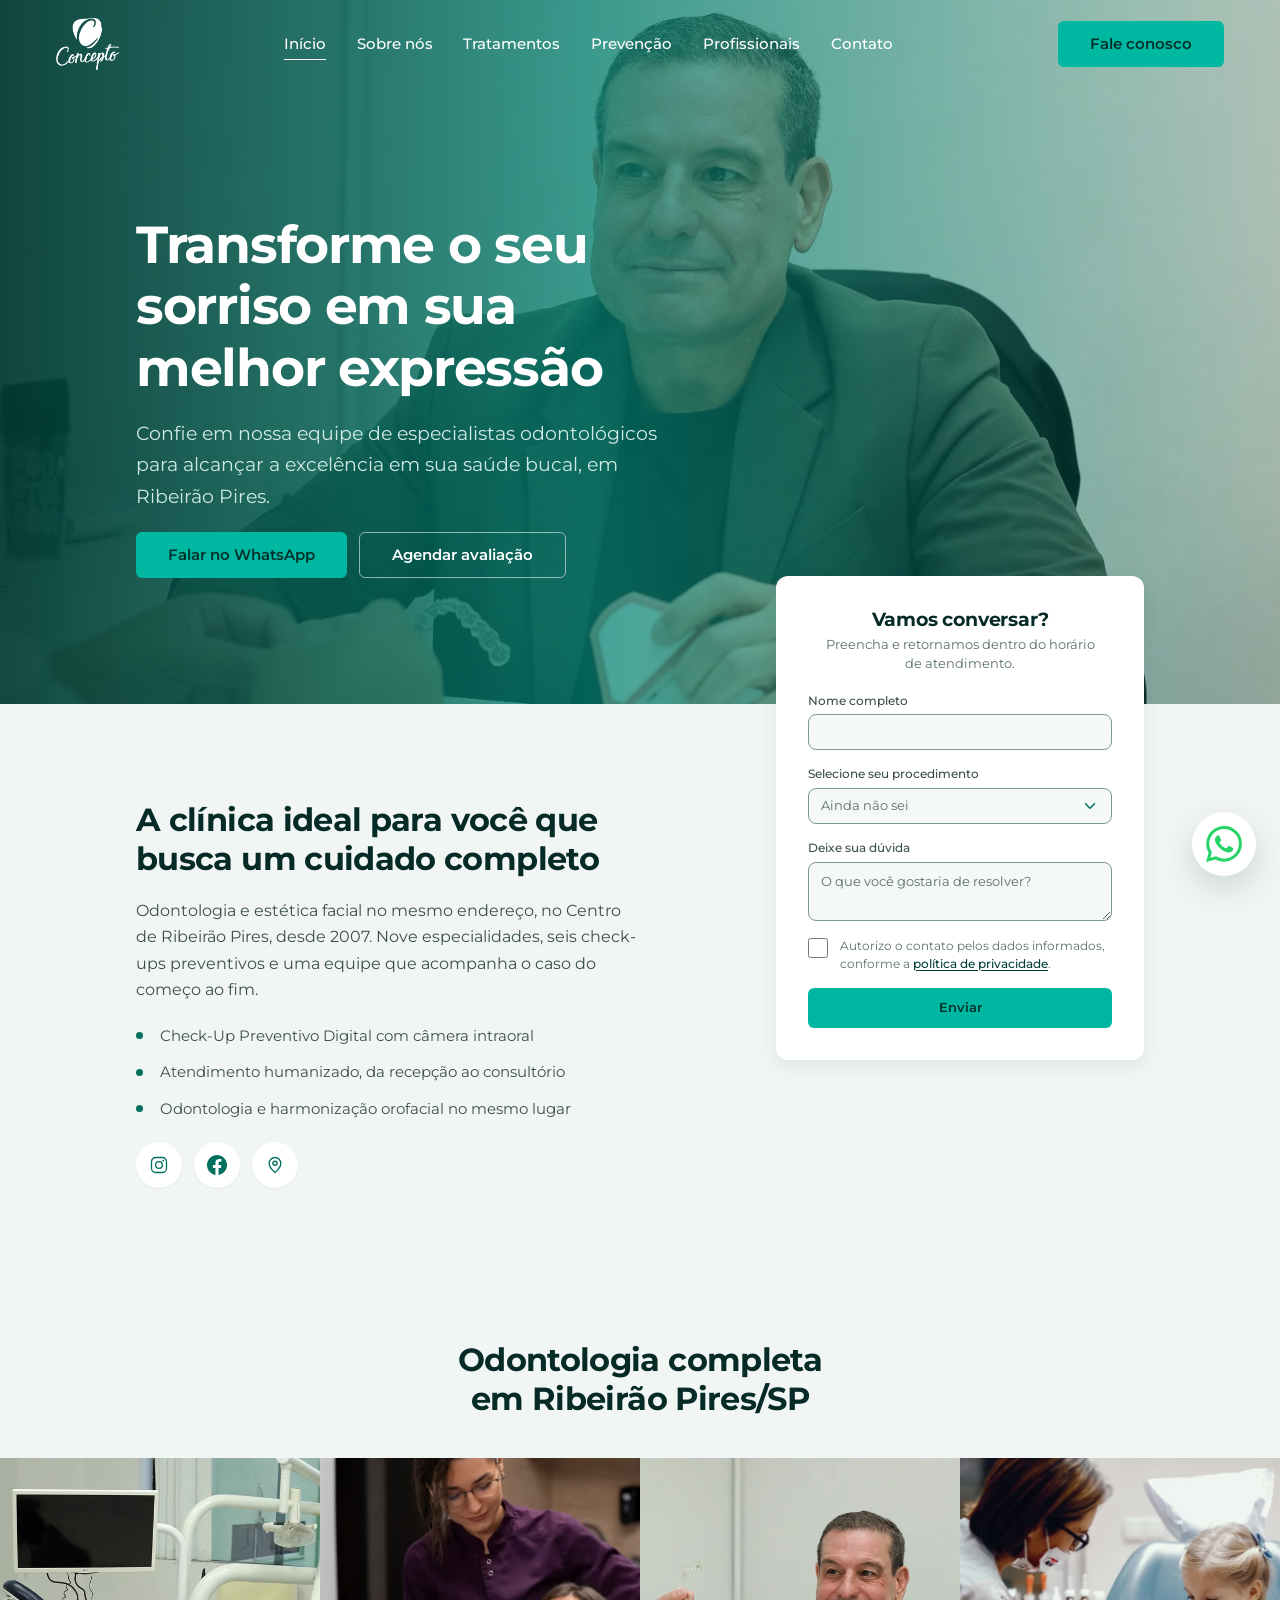
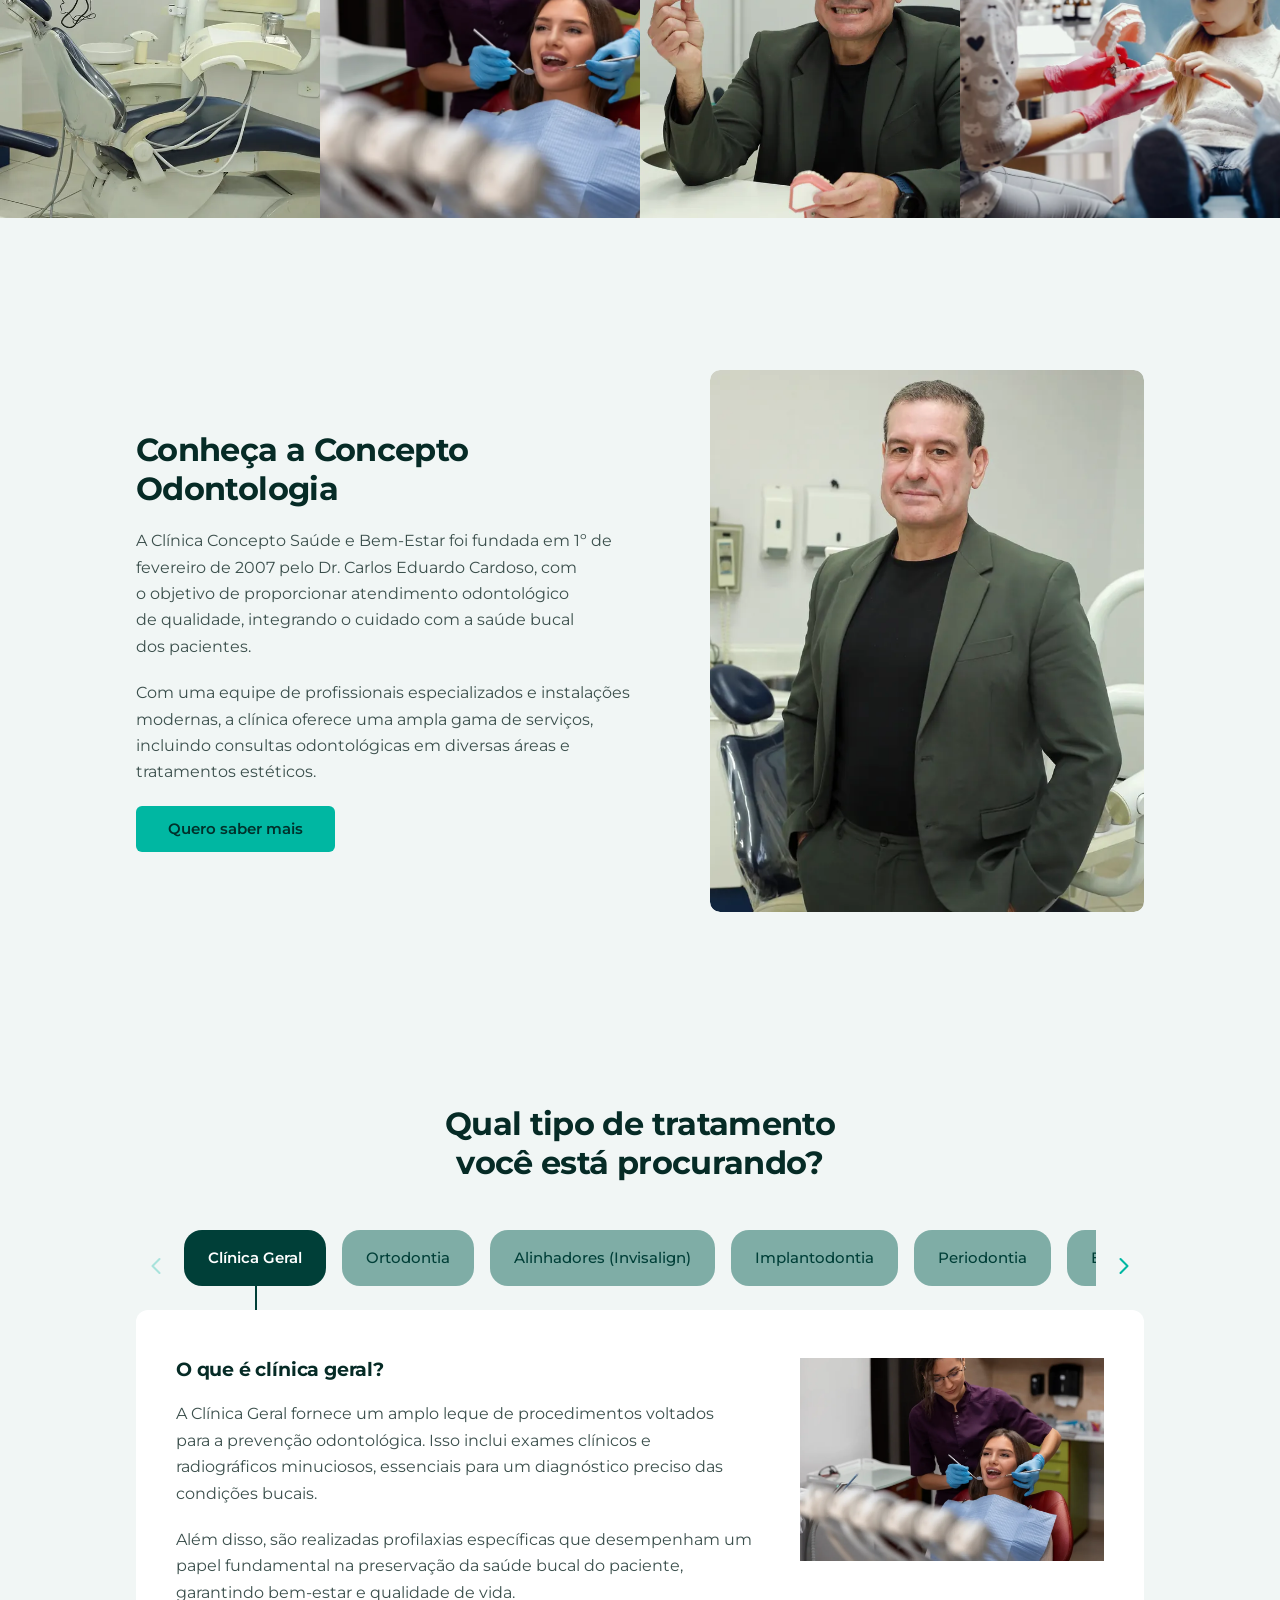
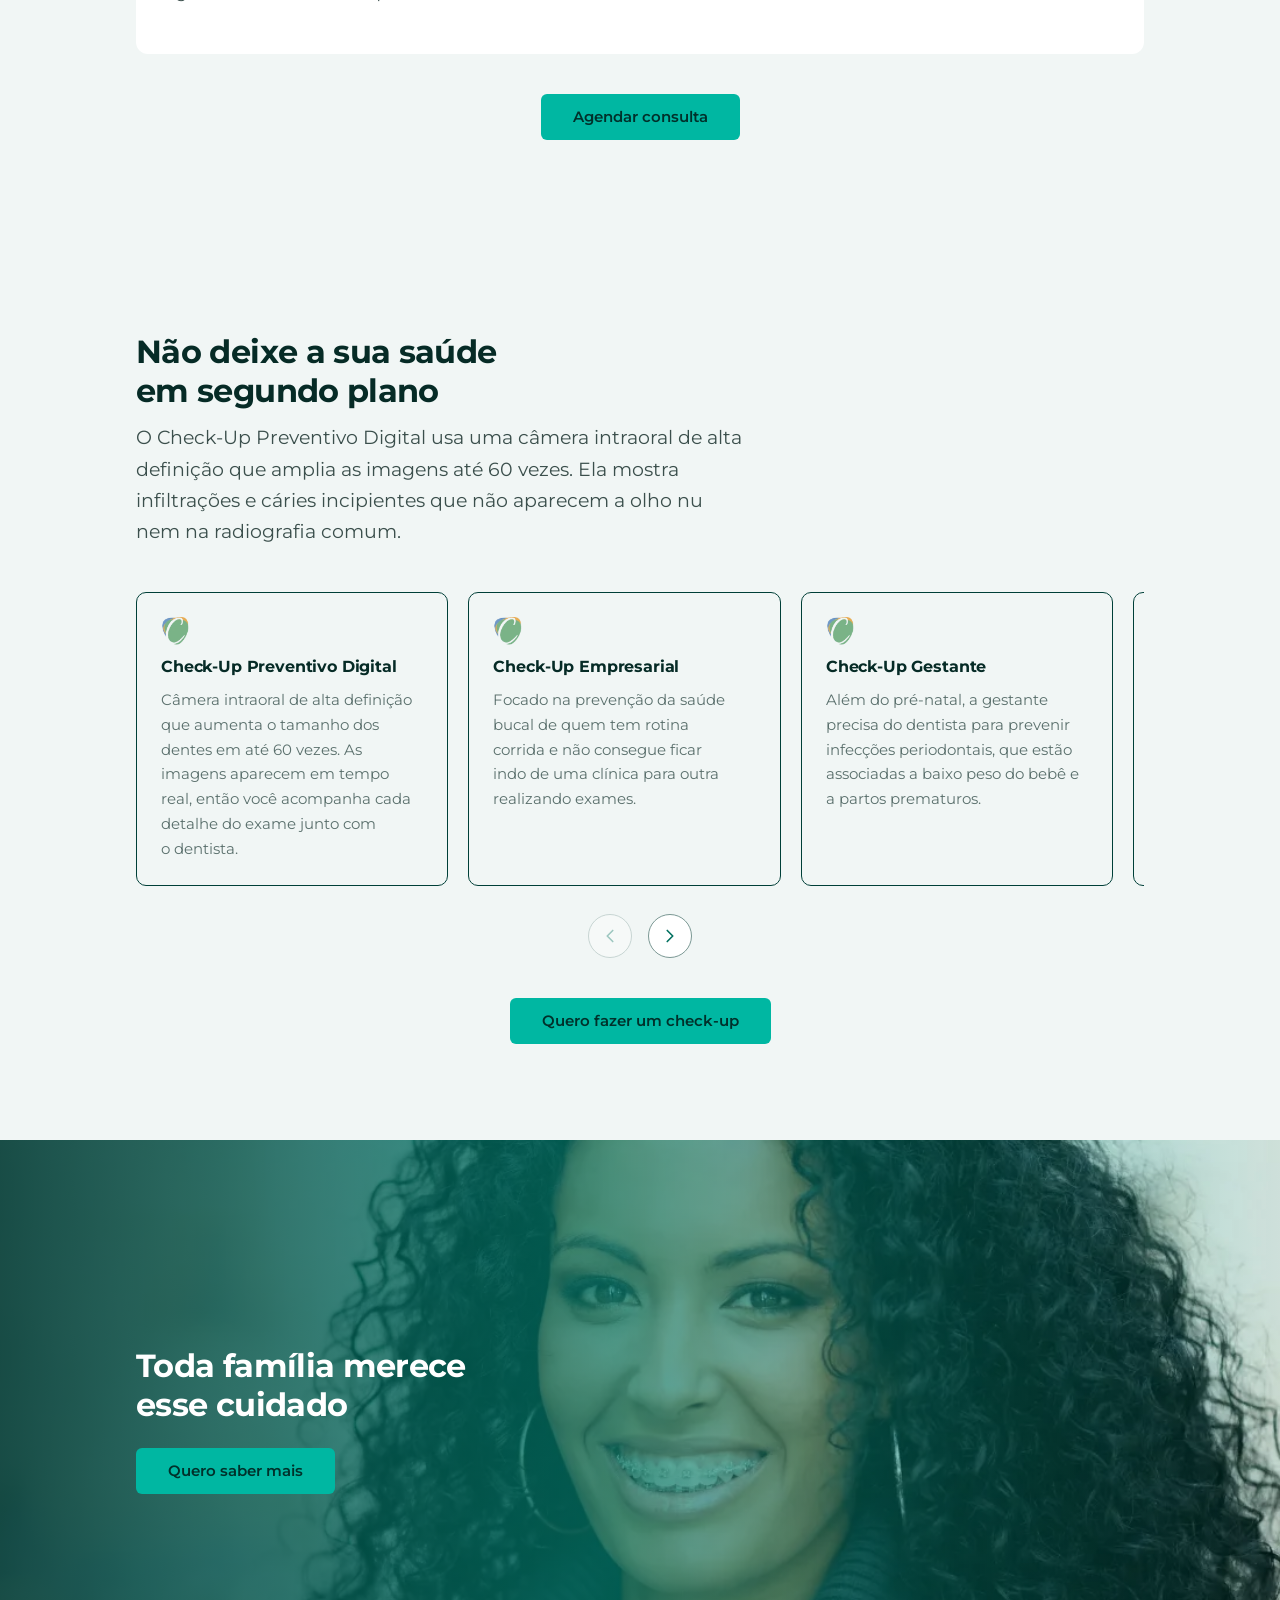
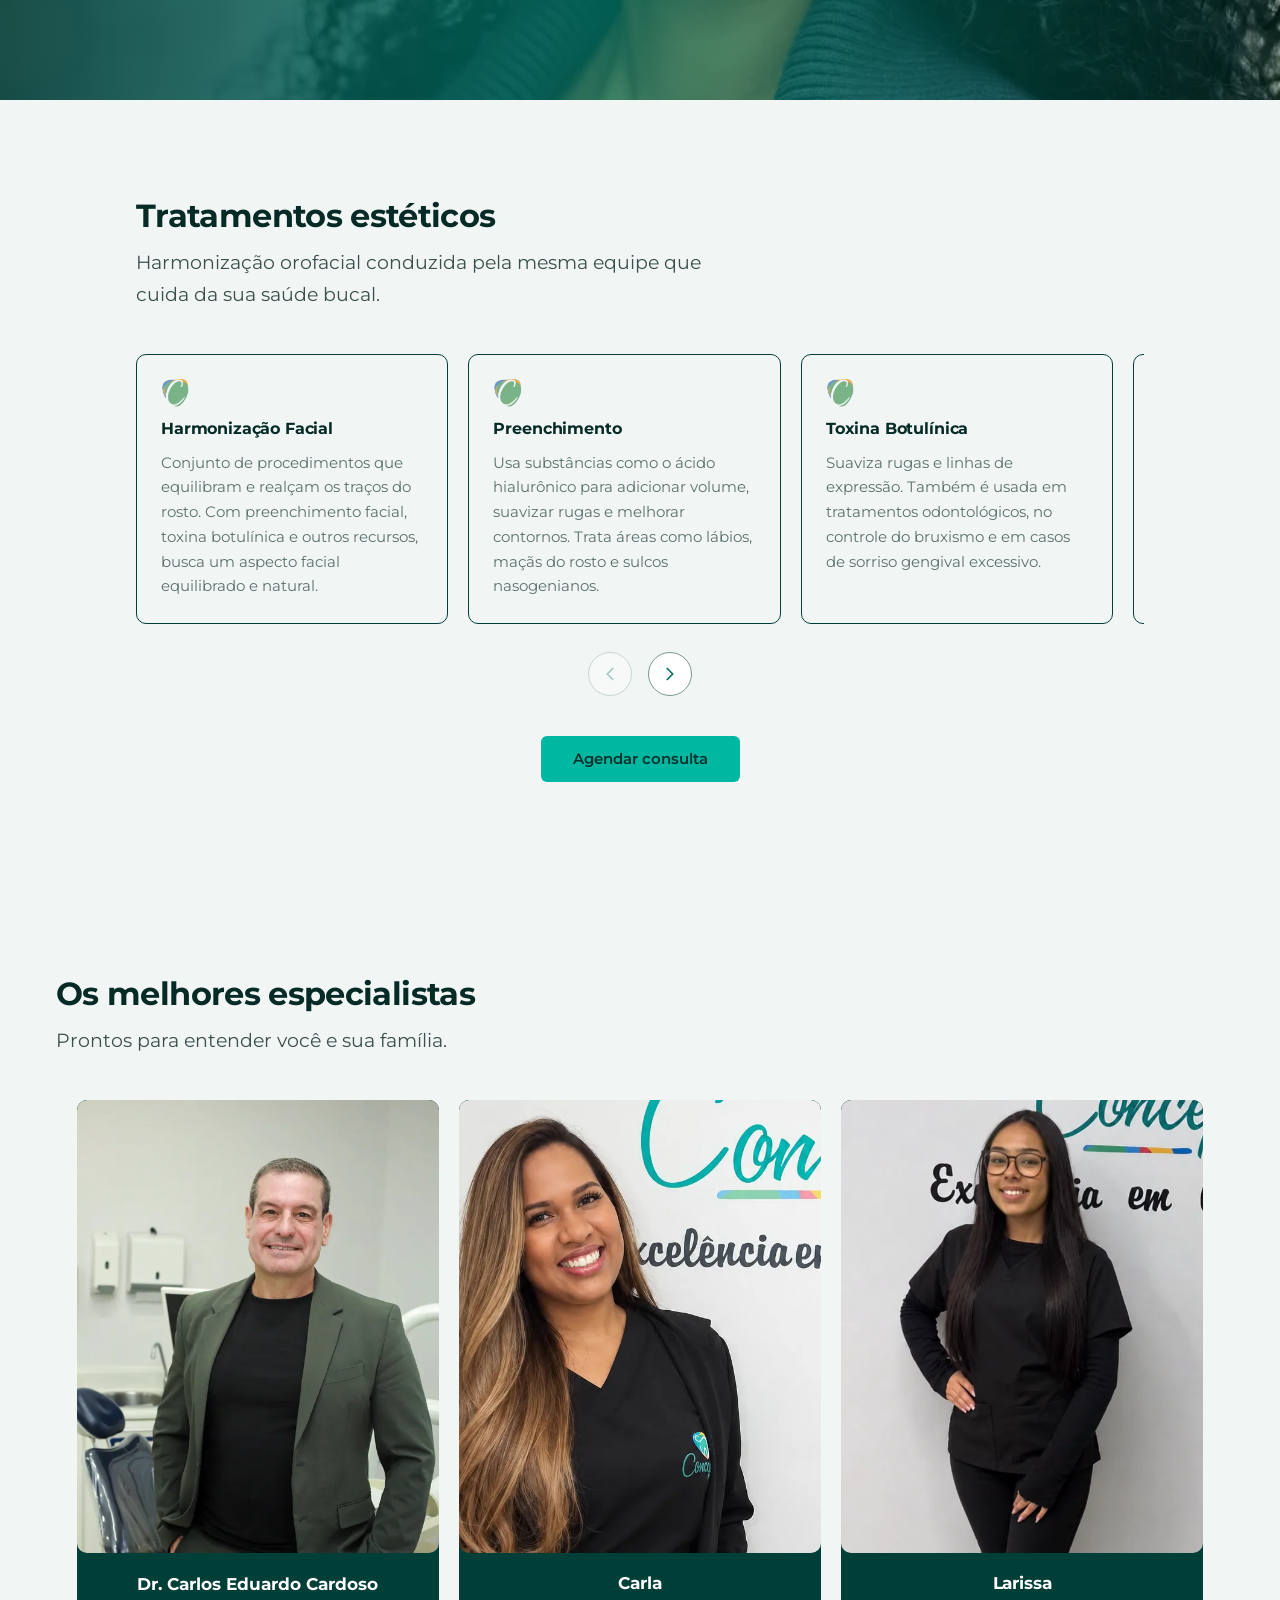
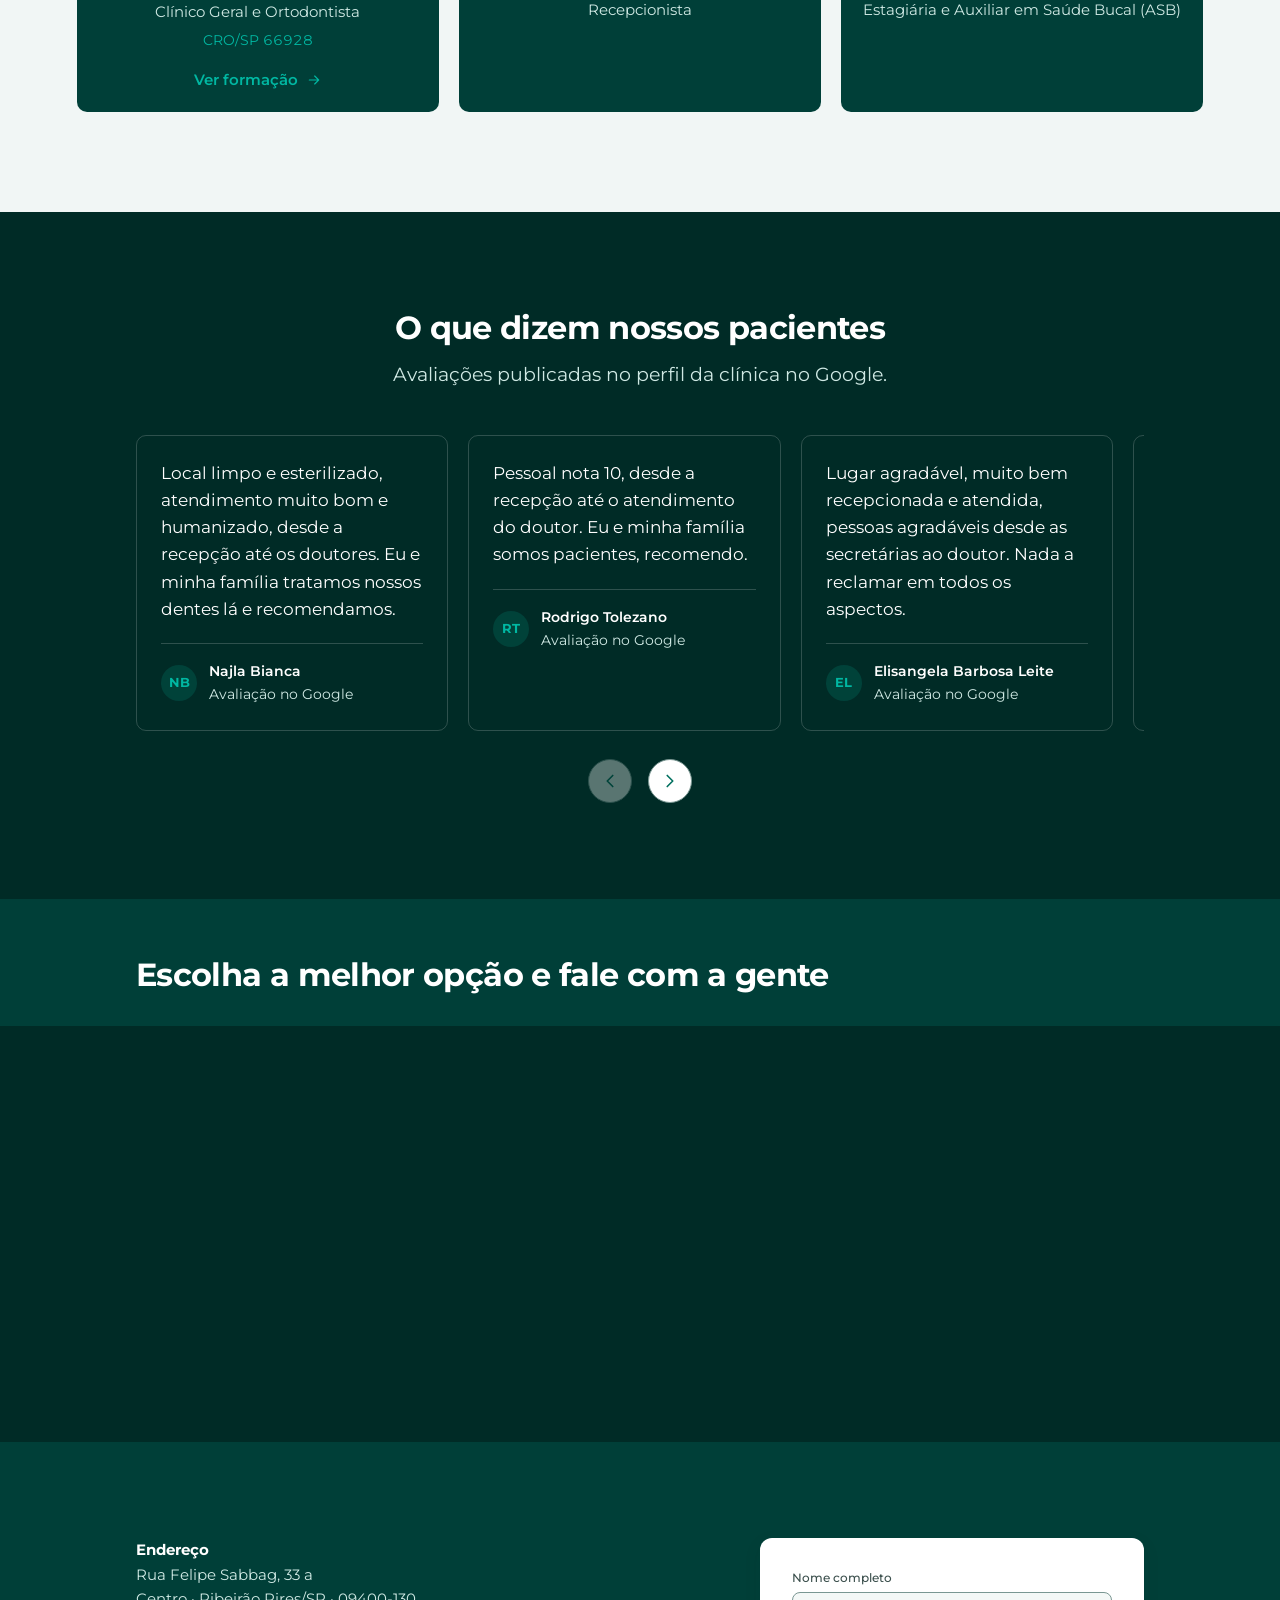
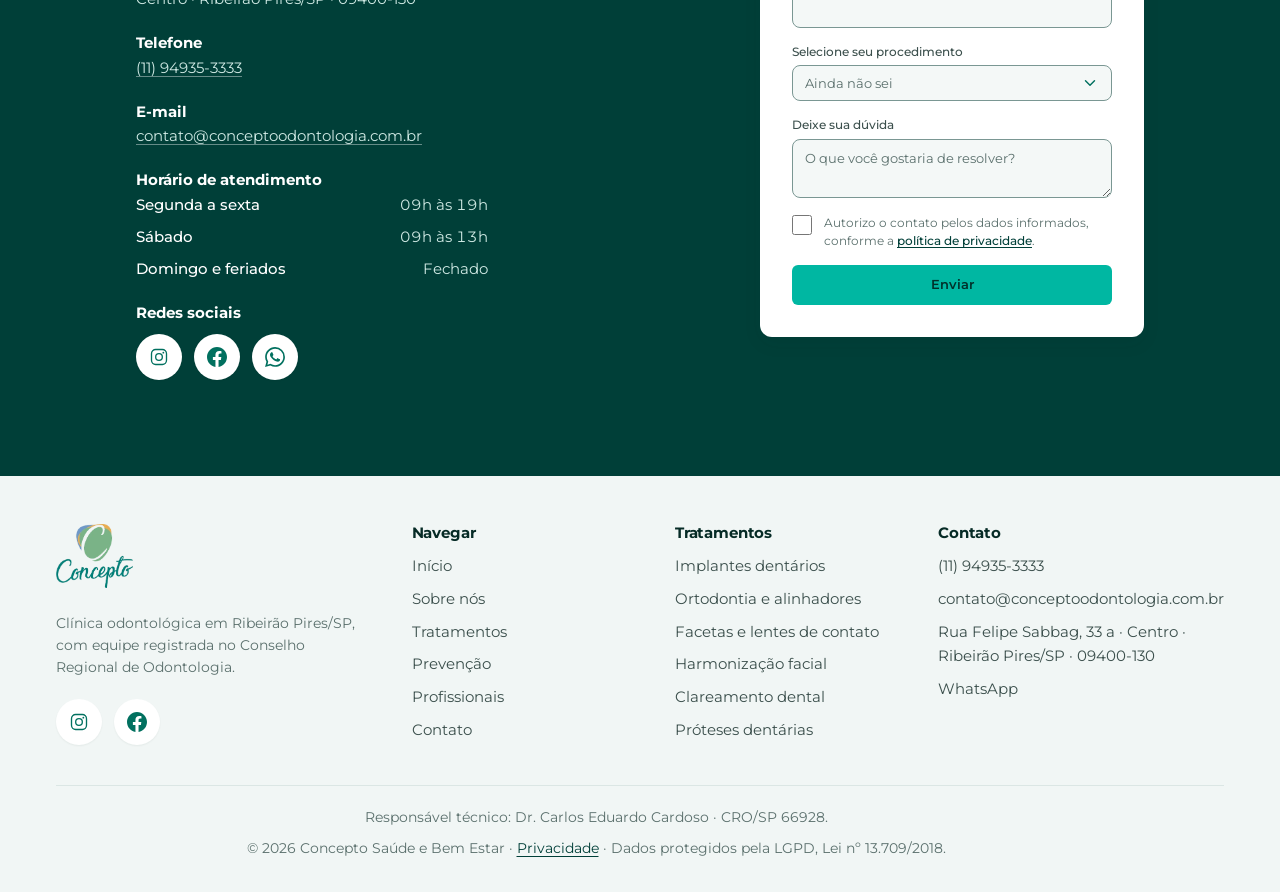
==== commit f702166e: "feat: add clear aligners (Invisalign) treatment tab" ====
--- a/index.html
+++ b/index.html
@@ -169,6 +169,7 @@
                       <option value="">Ainda não sei</option>
                       <option>Clínica Geral</option>
                       <option>Ortodontia</option>
+                      <option>Alinhadores (Invisalign)</option>
                       <option>Implantodontia</option>
                       <option>Periodontia</option>
                       <option>Endodontia</option>
@@ -315,6 +316,9 @@
                 </li>
                 <li role="presentation">
                   <button class="tabs__btn" type="button" role="tab" id="aba-ortodontia" aria-controls="painel-ortodontia" aria-selected="false">Ortodontia</button>
+                </li>
+                <li role="presentation">
+                  <button class="tabs__btn" type="button" role="tab" id="aba-alinhadores" aria-controls="painel-alinhadores" aria-selected="false">Alinhadores (Invisalign)</button>
                 </li>
                 <li role="presentation">
                   <button class="tabs__btn" type="button" role="tab" id="aba-implantodontia" aria-controls="painel-implantodontia" aria-selected="false">Implantodontia</button>
@@ -365,6 +369,19 @@
                 </div>
                 <div class="tabs__foto">
                   <img src="./assets/img/trat/ortodontia.webp" width="560" height="420" loading="lazy" decoding="async" alt="Close de um sorriso com aparelho ortodôntico fixo instalado" />
+                </div>
+              </div>
+            </div>
+            <div class="tabs__panel" role="tabpanel" id="painel-alinhadores" aria-labelledby="aba-alinhadores" data-servico="Alinhadores (Invisalign)" hidden>
+              <div class="tabs__inner">
+                <div class="prose">
+                  <h3>O que são alinhadores (Invisalign)?</h3>
+                  <p>Os alinhadores são placas transparentes e removíveis, feitas sob medida a partir do modelo dos seus dentes. Trocadas em sequência, movem os dentes aos poucos até a posição planejada.</p>
+                  <p>Por serem discretos e removíveis na hora de comer e escovar, são uma alternativa ao aparelho fixo. O plano de trocas e o tempo de uso por dia são definidos pelo dentista.</p>
+                </div>
+                <div class="tabs__foto">
+                  <!-- Foto de banco: Unsplash, Harold Hisona (@harold_angus), licença Unsplash. -->
+                  <img src="./assets/img/trat/alinhadores.webp" width="560" height="420" loading="lazy" decoding="async" alt="Paciente encaixando um alinhador transparente sobre os dentes" />
                 </div>
               </div>
             </div>
@@ -833,6 +850,7 @@
                       <option value="">Ainda não sei</option>
                       <option>Clínica Geral</option>
                       <option>Ortodontia</option>
+                      <option>Alinhadores (Invisalign)</option>
                       <option>Implantodontia</option>
                       <option>Periodontia</option>
                       <option>Endodontia</option>
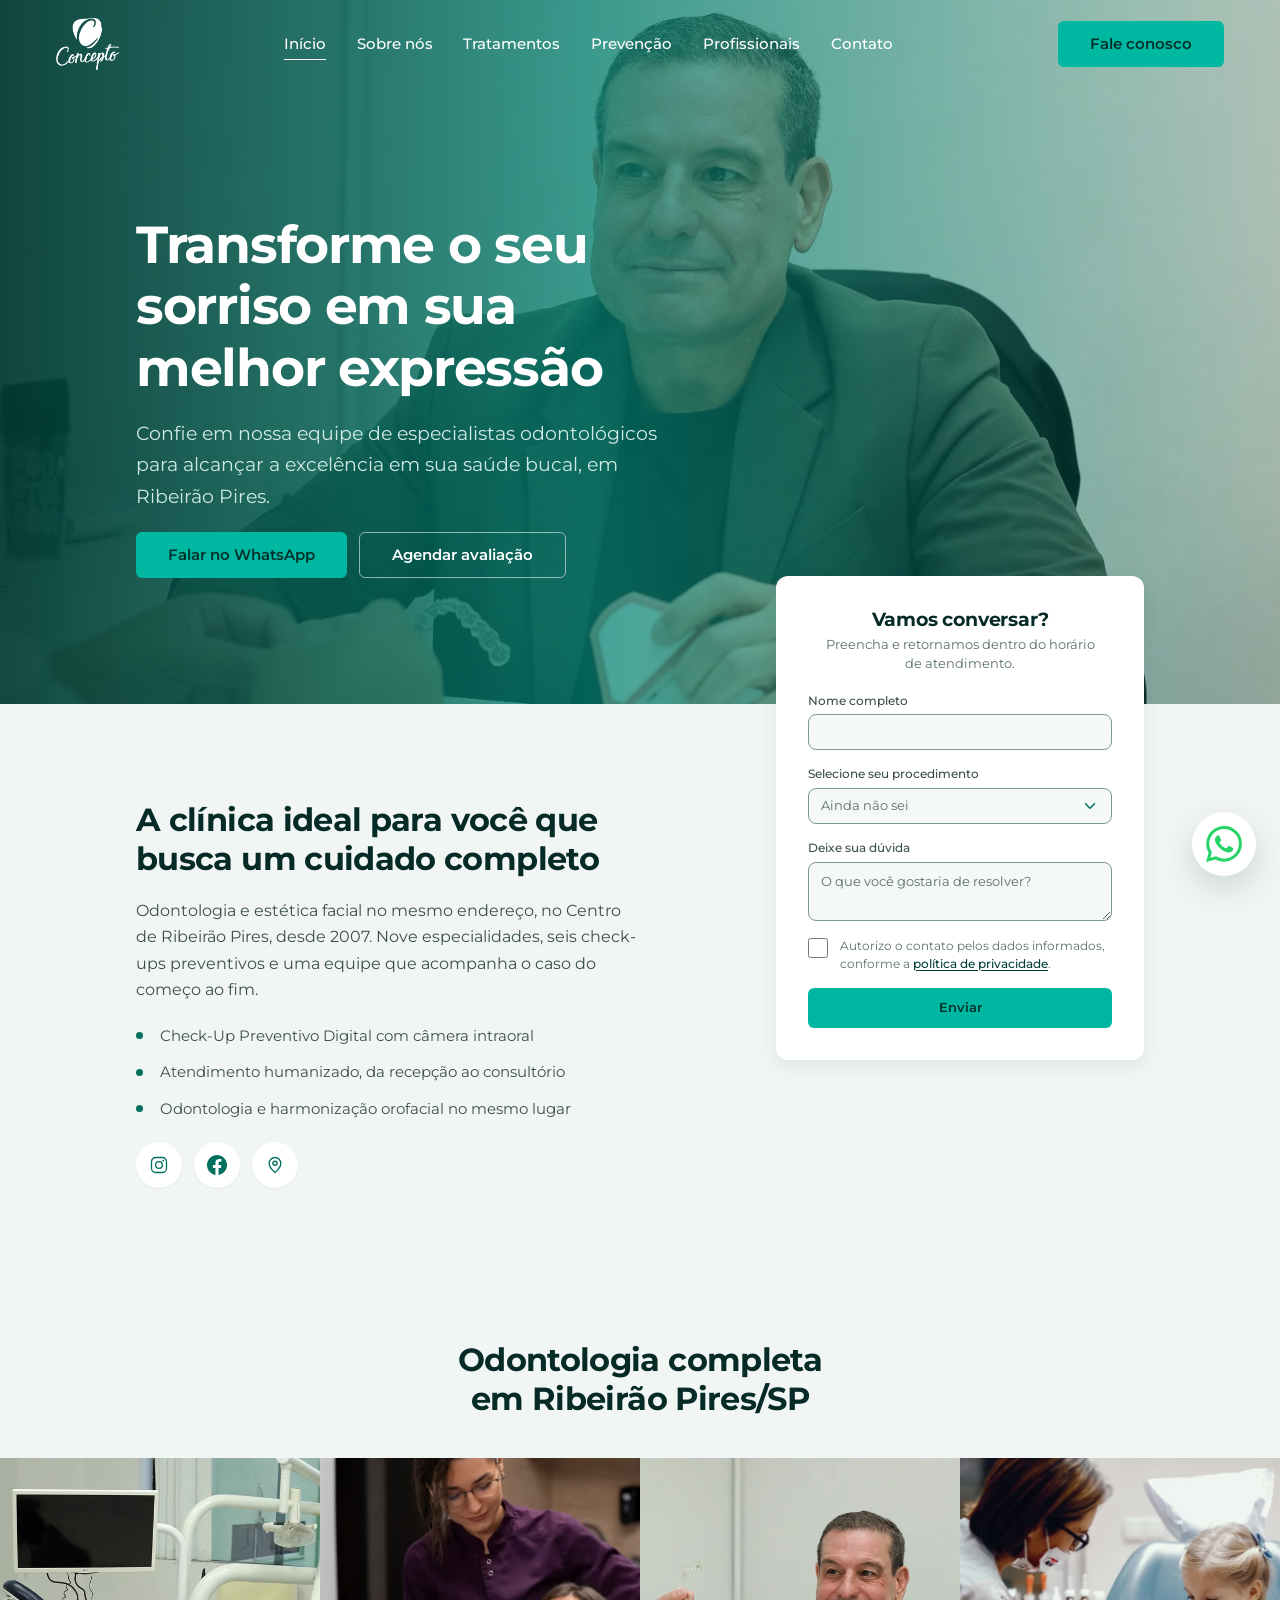
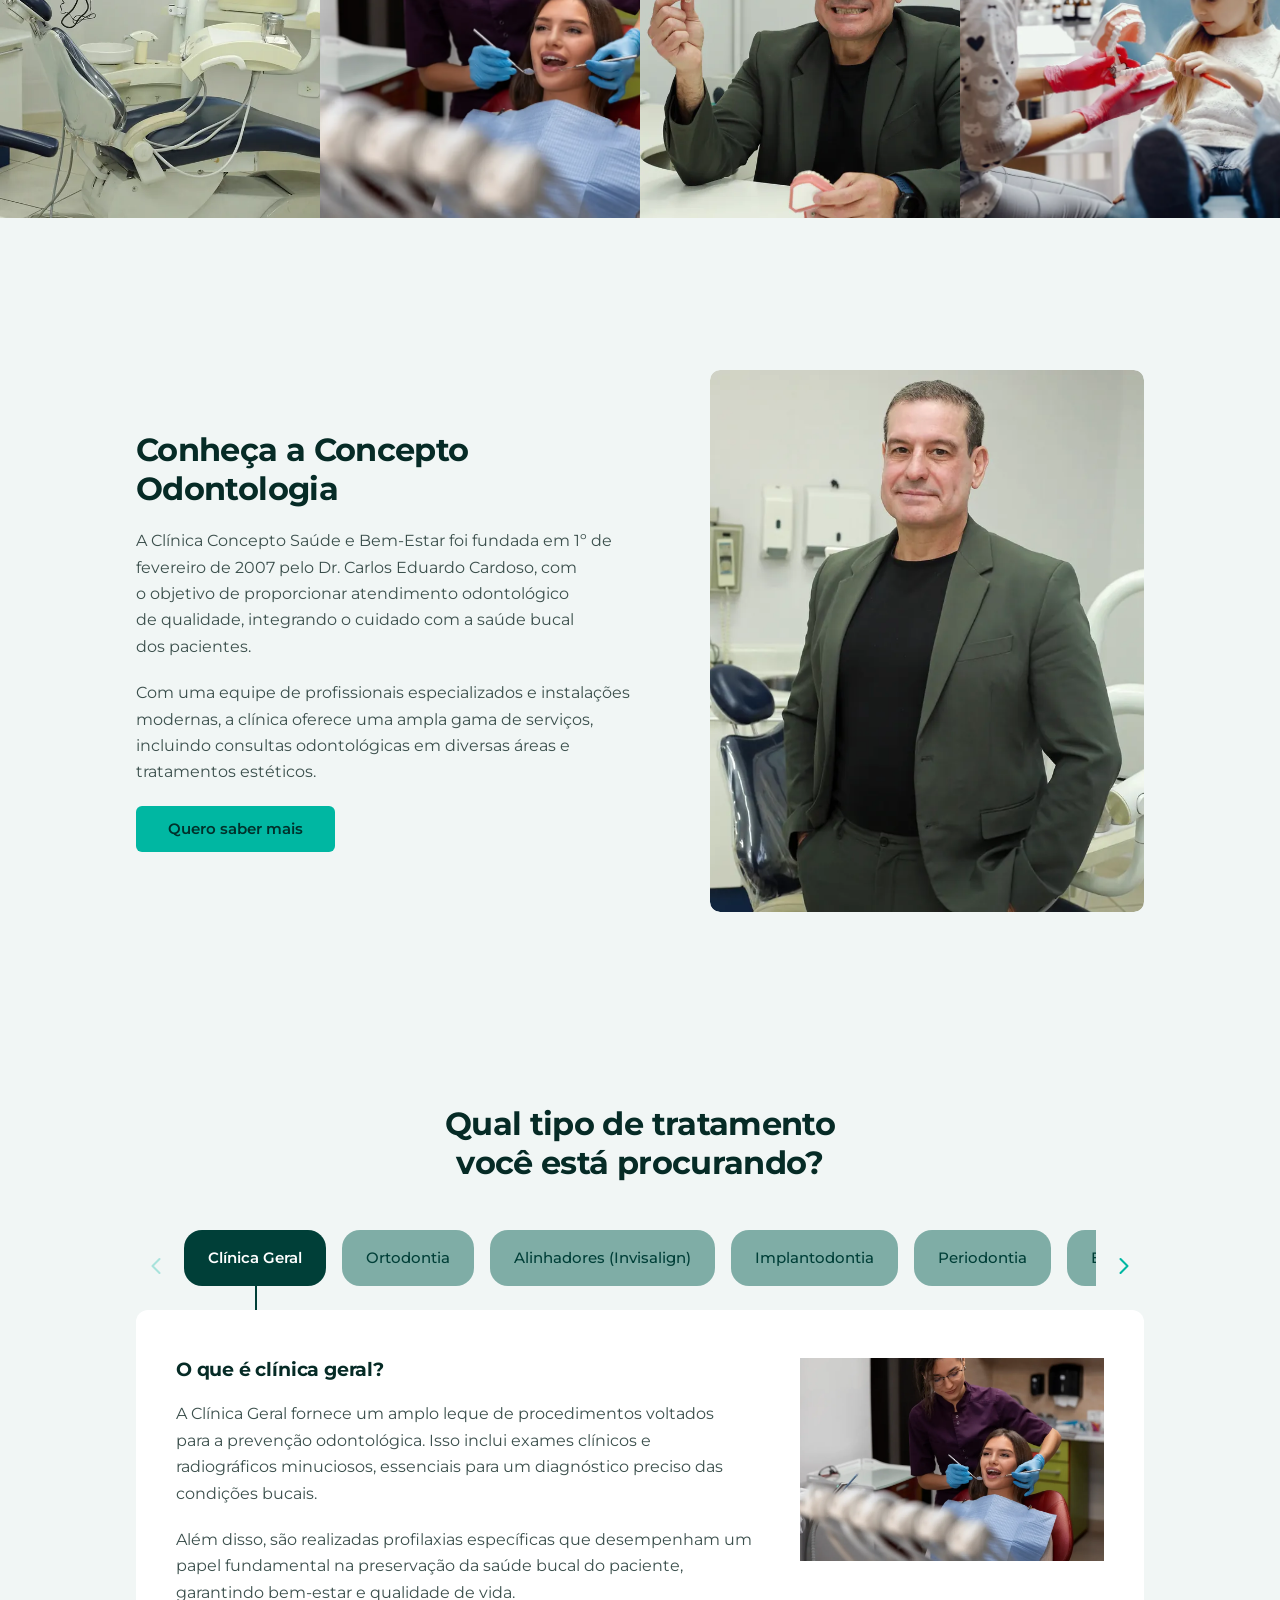
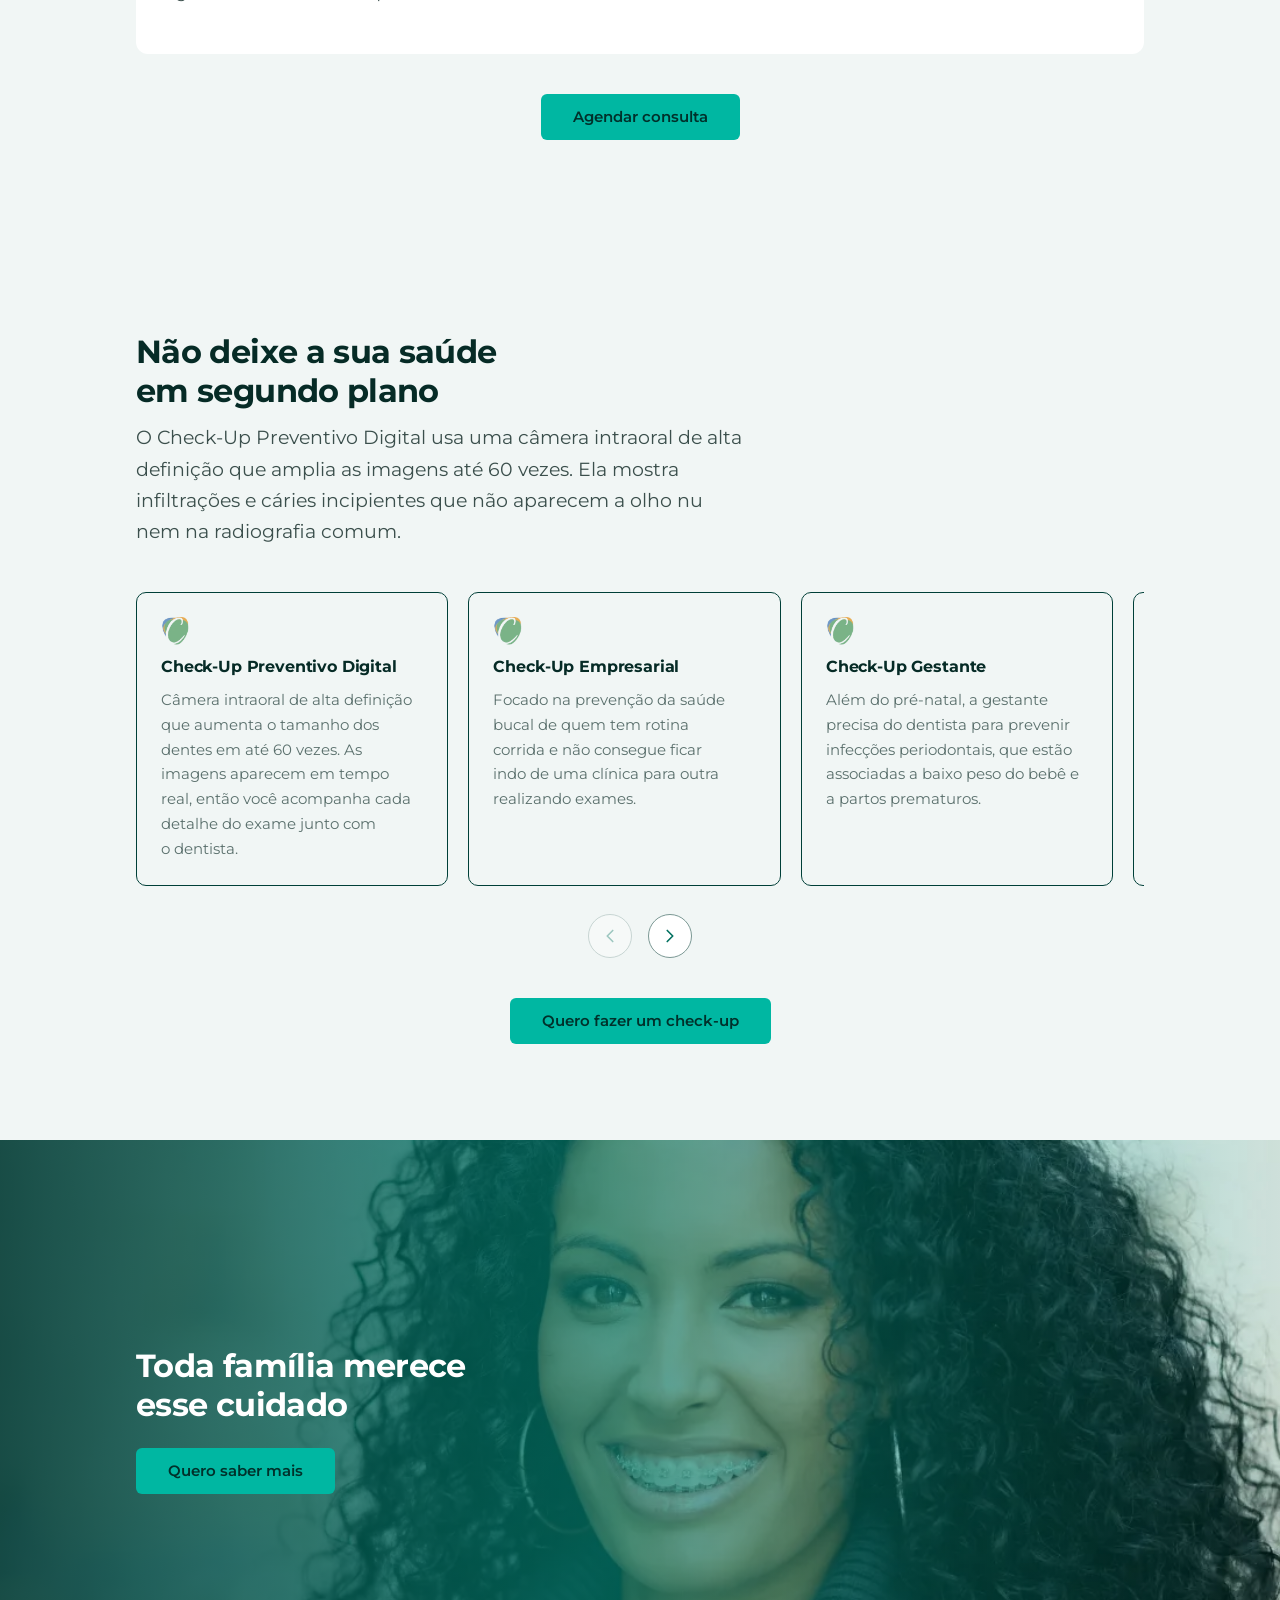
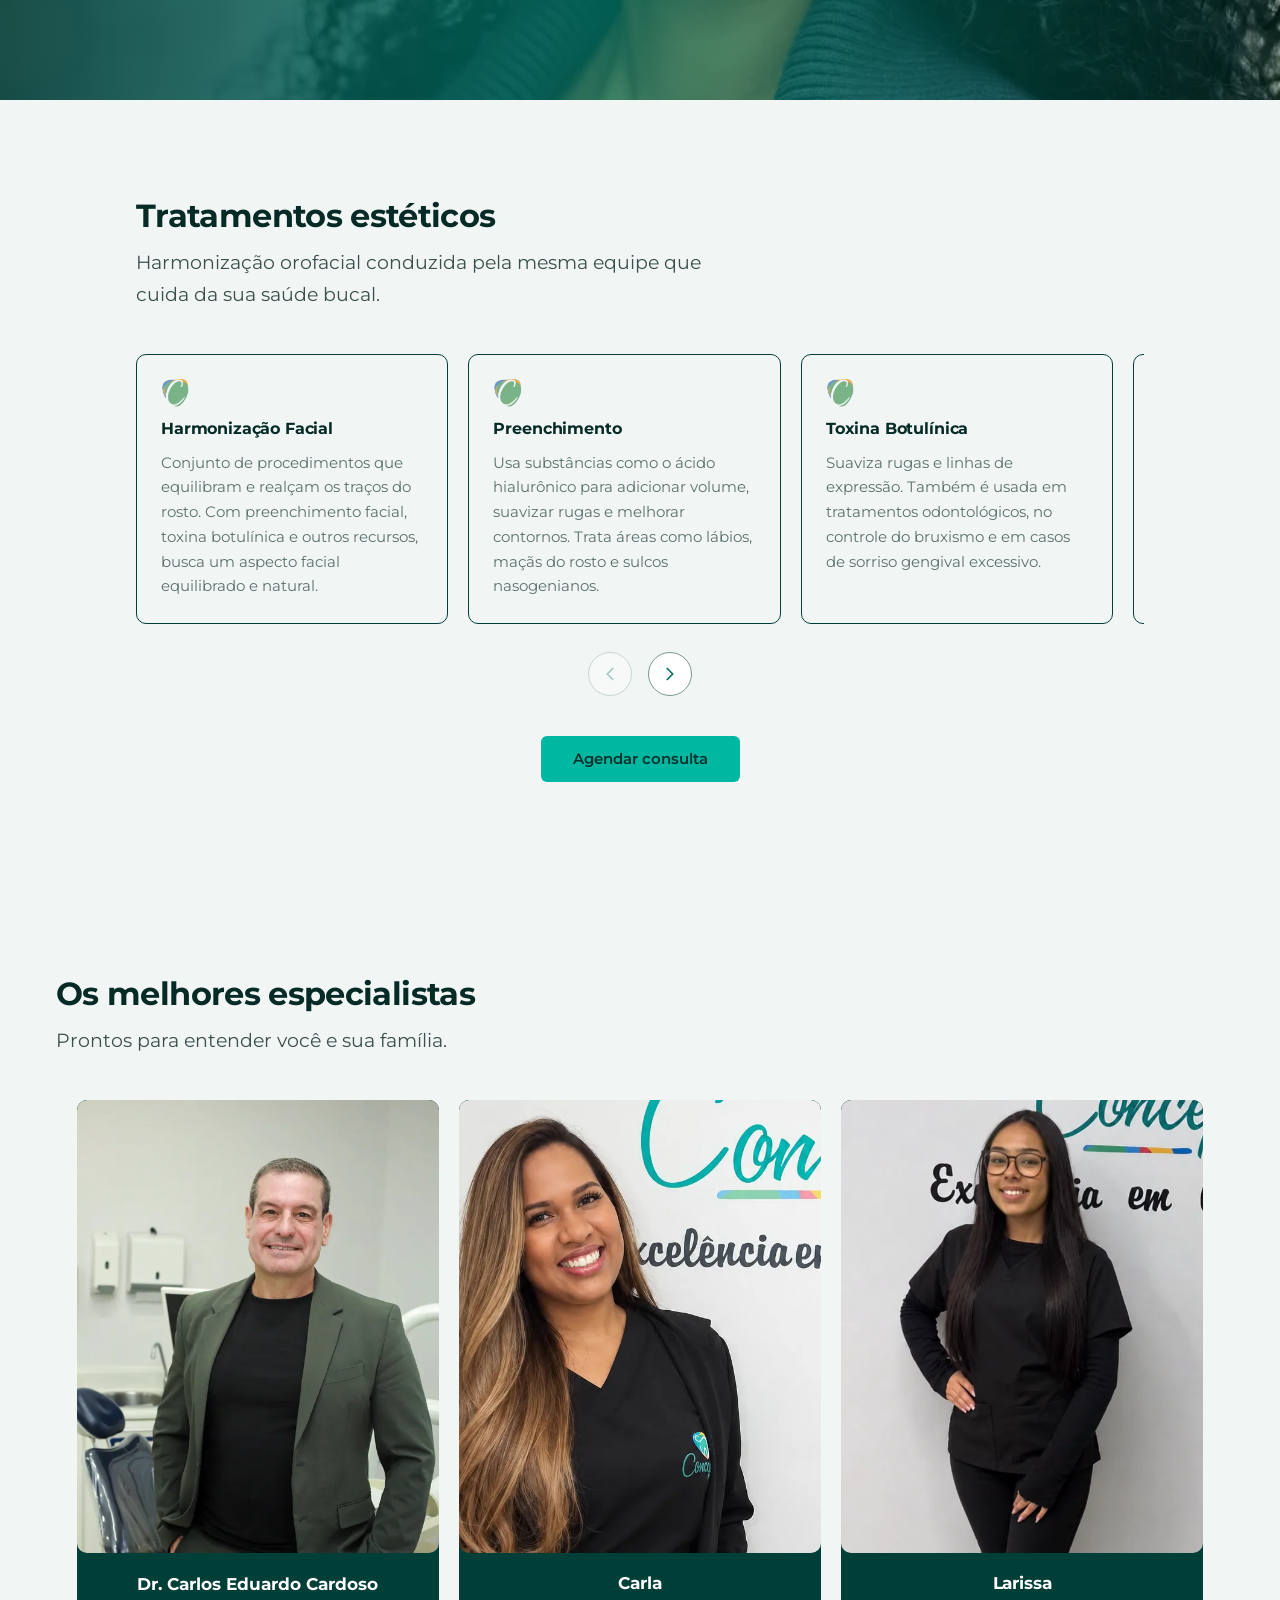
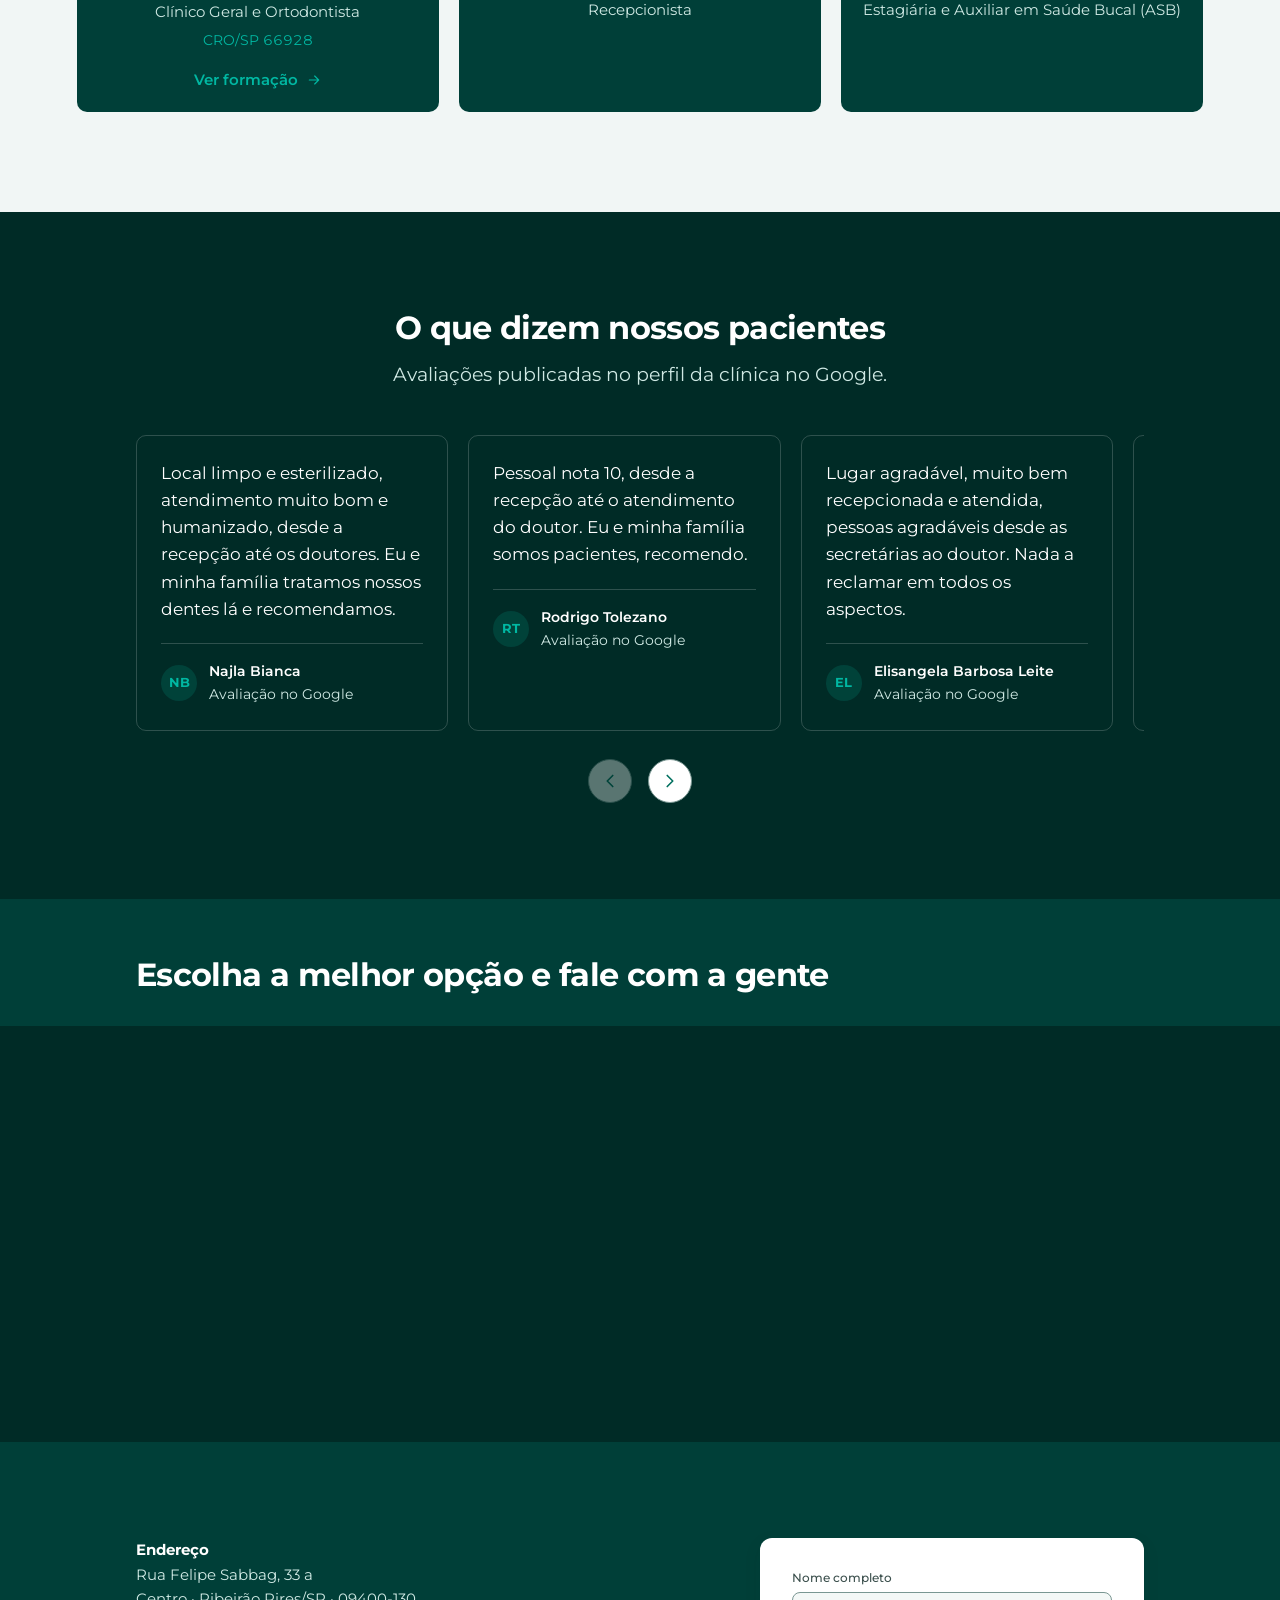
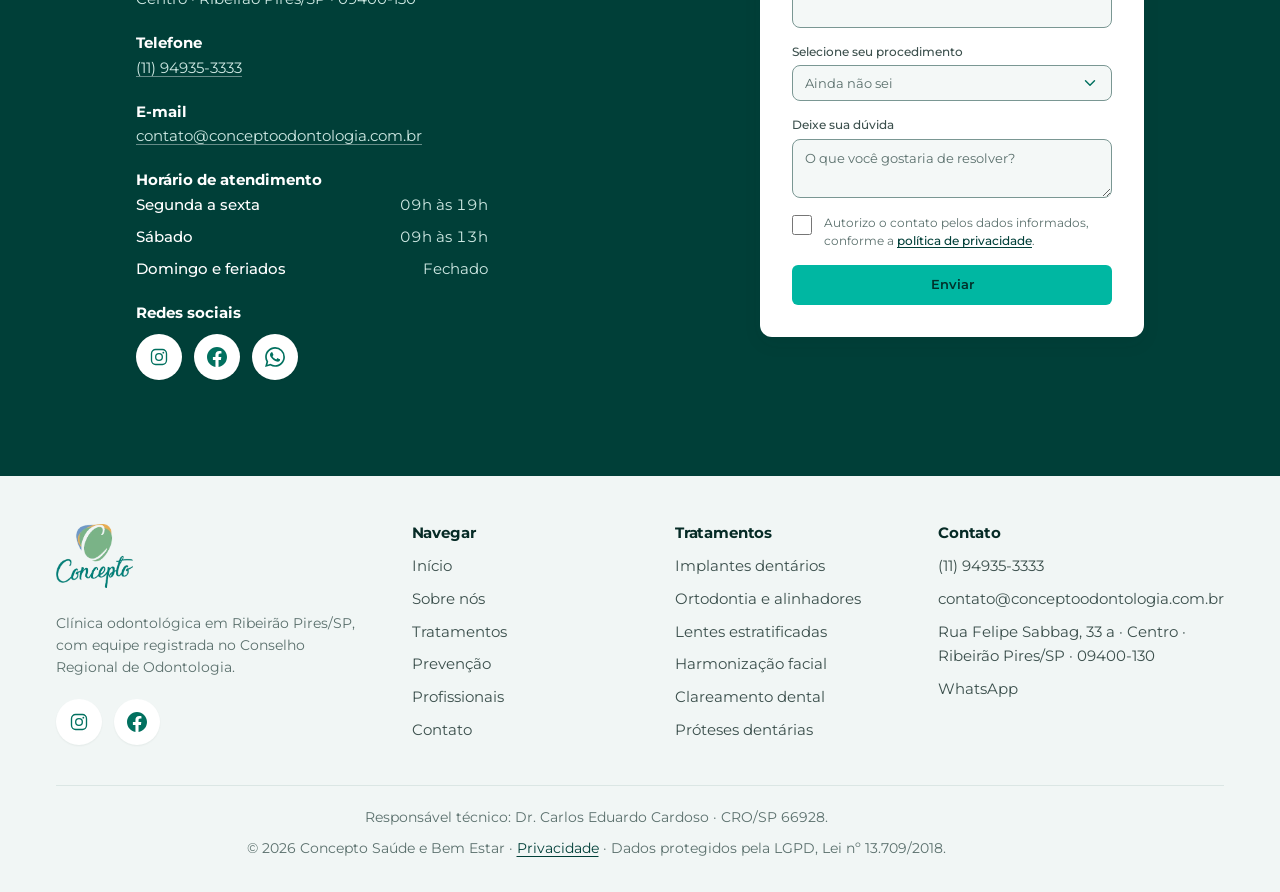
==== commit 53ca7f9a: "feat: rename dental veneers treatment to layered composite veneers" ====
--- a/index.html
+++ b/index.html
@@ -173,7 +173,7 @@
                       <option>Implantodontia</option>
                       <option>Periodontia</option>
                       <option>Endodontia</option>
-                      <option>Lentes de Contato Dentais</option>
+                      <option>Lentes Estratificadas</option>
                       <option>Odontopediatria</option>
                       <option>Próteses Dentárias</option>
                       <option>Clareamento Dental</option>
@@ -330,7 +330,7 @@
                   <button class="tabs__btn" type="button" role="tab" id="aba-endodontia" aria-controls="painel-endodontia" aria-selected="false">Endodontia</button>
                 </li>
                 <li role="presentation">
-                  <button class="tabs__btn" type="button" role="tab" id="aba-lentes-de-contato" aria-controls="painel-lentes-de-contato" aria-selected="false">Lentes de Contato Dentais</button>
+                  <button class="tabs__btn" type="button" role="tab" id="aba-lentes-estratificadas" aria-controls="painel-lentes-estratificadas" aria-selected="false">Lentes Estratificadas</button>
                 </li>
                 <li role="presentation">
                   <button class="tabs__btn" type="button" role="tab" id="aba-odontopediatria" aria-controls="painel-odontopediatria" aria-selected="false">Odontopediatria</button>
@@ -421,15 +421,15 @@
                 </div>
               </div>
             </div>
-            <div class="tabs__panel" role="tabpanel" id="painel-lentes-de-contato" aria-labelledby="aba-lentes-de-contato" data-servico="Lentes de Contato Dentais" hidden>
+            <div class="tabs__panel" role="tabpanel" id="painel-lentes-estratificadas" aria-labelledby="aba-lentes-estratificadas" data-servico="Lentes Estratificadas" hidden>
               <div class="tabs__inner">
                 <div class="prose">
-                  <h3>O que é lentes de contato dentais?</h3>
-                  <p>As lentes de contato dentais são finas camadas de porcelana ou resina colocadas sobre os dentes para melhorar a aparência estética.</p>
-                  <p>Elas corrigem imperfeições como manchas, desalinhamentos e espaçamentos, proporcionando um sorriso harmonioso e natural. São duráveis, personalizadas e exigem pouco desgaste dental.</p>
+                  <h3>O que são lentes estratificadas?</h3>
+                  <p>As lentes estratificadas são feitas em resina composta aplicada sobre o próprio dente, camada por camada, e esculpida e polida na consulta.</p>
+                  <p>Cada camada ajusta cor e translucidez, então o resultado acompanha o tom dos dentes vizinhos. Corrigem manchas, formato, pequenos espaços e desalinhamentos, com pouco desgaste do dente.</p>
                 </div>
                 <div class="tabs__foto">
-                  <img src="./assets/img/trat/lentes.webp" width="560" height="420" loading="lazy" decoding="async" alt="Lâminas de porcelana finíssimas sobre a bancada antes da cimentação" />
+                  <img src="./assets/img/trat/lentes.webp" width="560" height="420" loading="lazy" decoding="async" alt="Dentista comparando a escala de cores com os dentes da paciente" />
                 </div>
               </div>
             </div>
@@ -854,7 +854,7 @@
                       <option>Implantodontia</option>
                       <option>Periodontia</option>
                       <option>Endodontia</option>
-                      <option>Lentes de Contato Dentais</option>
+                      <option>Lentes Estratificadas</option>
                       <option>Odontopediatria</option>
                       <option>Próteses Dentárias</option>
                       <option>Clareamento Dental</option>
@@ -930,7 +930,7 @@
             <ul>
               <li><a href="index.html#tratamentos">Implantes dentários</a></li>
               <li><a href="index.html#tratamentos">Ortodontia e alinhadores</a></li>
-              <li><a href="index.html#tratamentos">Facetas e lentes de contato</a></li>
+              <li><a href="index.html#tratamentos">Lentes estratificadas</a></li>
               <li><a href="index.html#tratamentos">Harmonização facial</a></li>
               <li><a href="index.html#tratamentos">Clareamento dental</a></li>
               <li><a href="index.html#tratamentos">Próteses dentárias</a></li>
